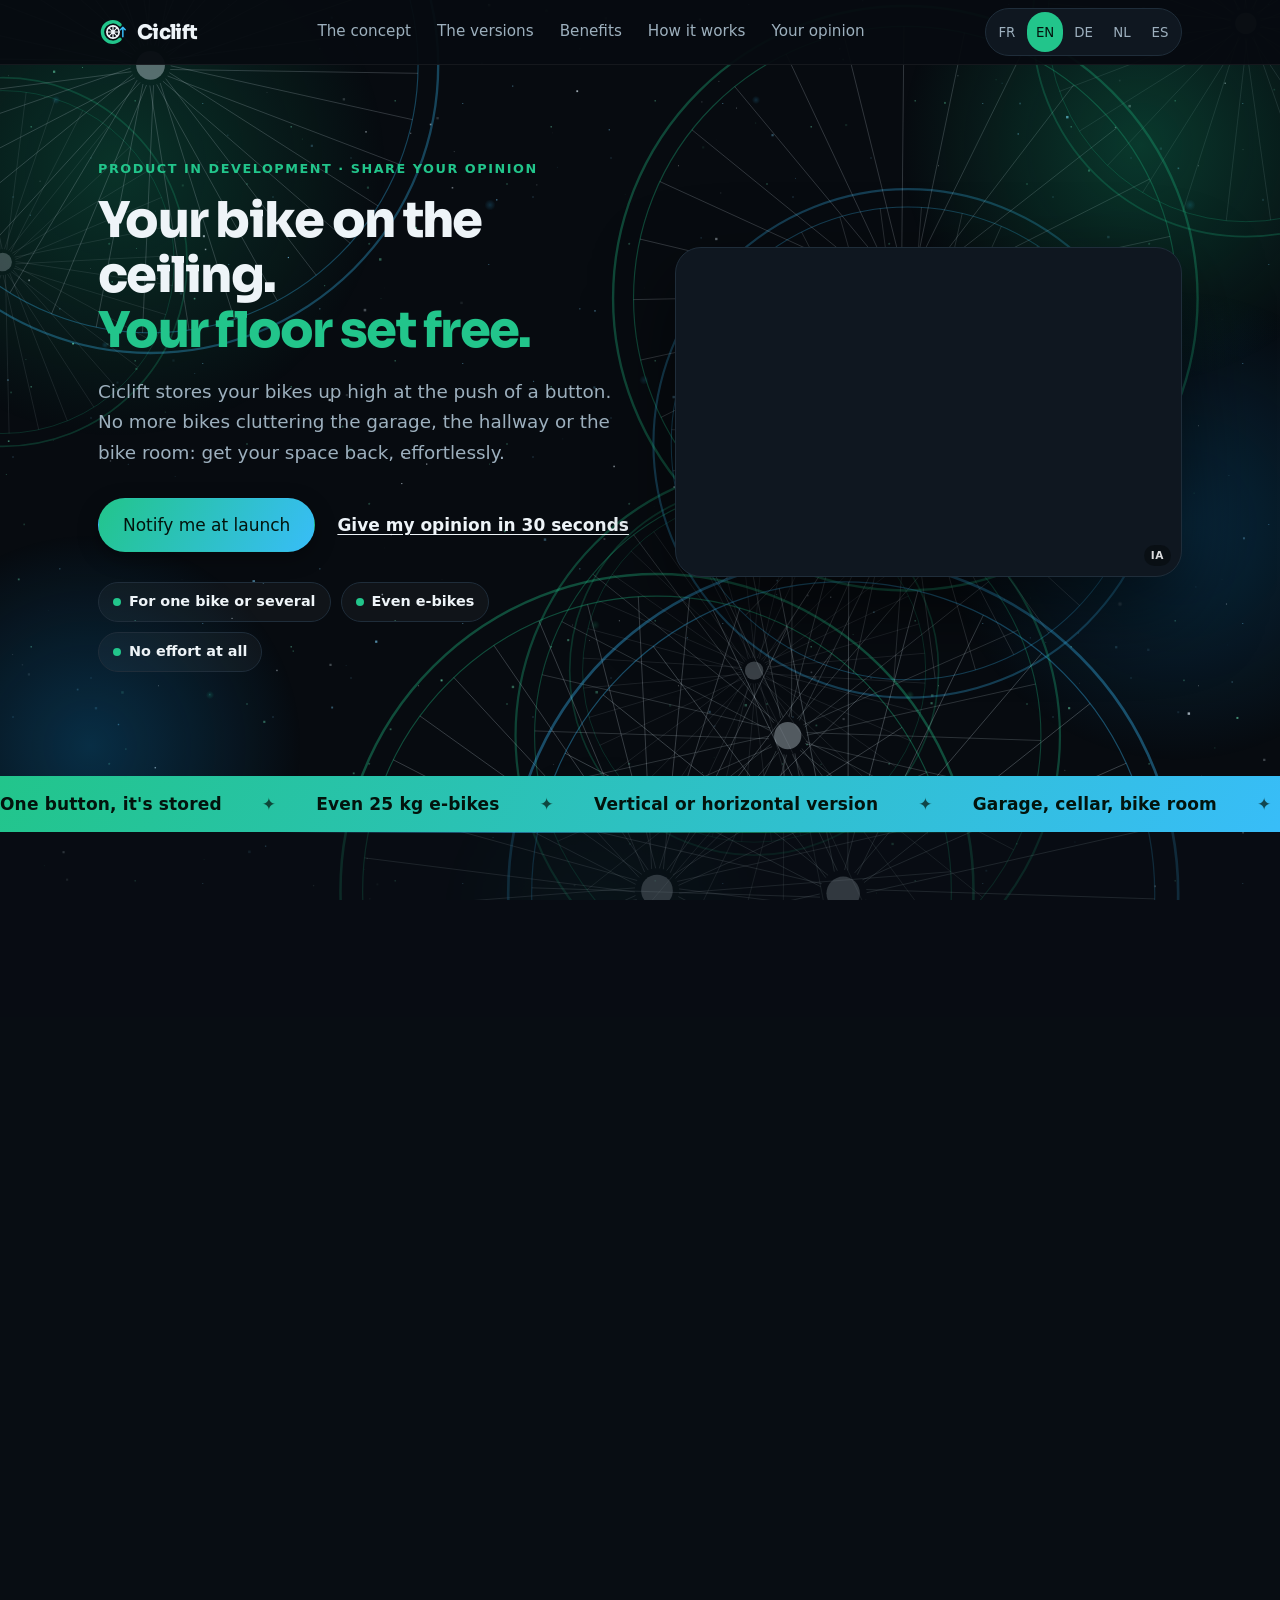
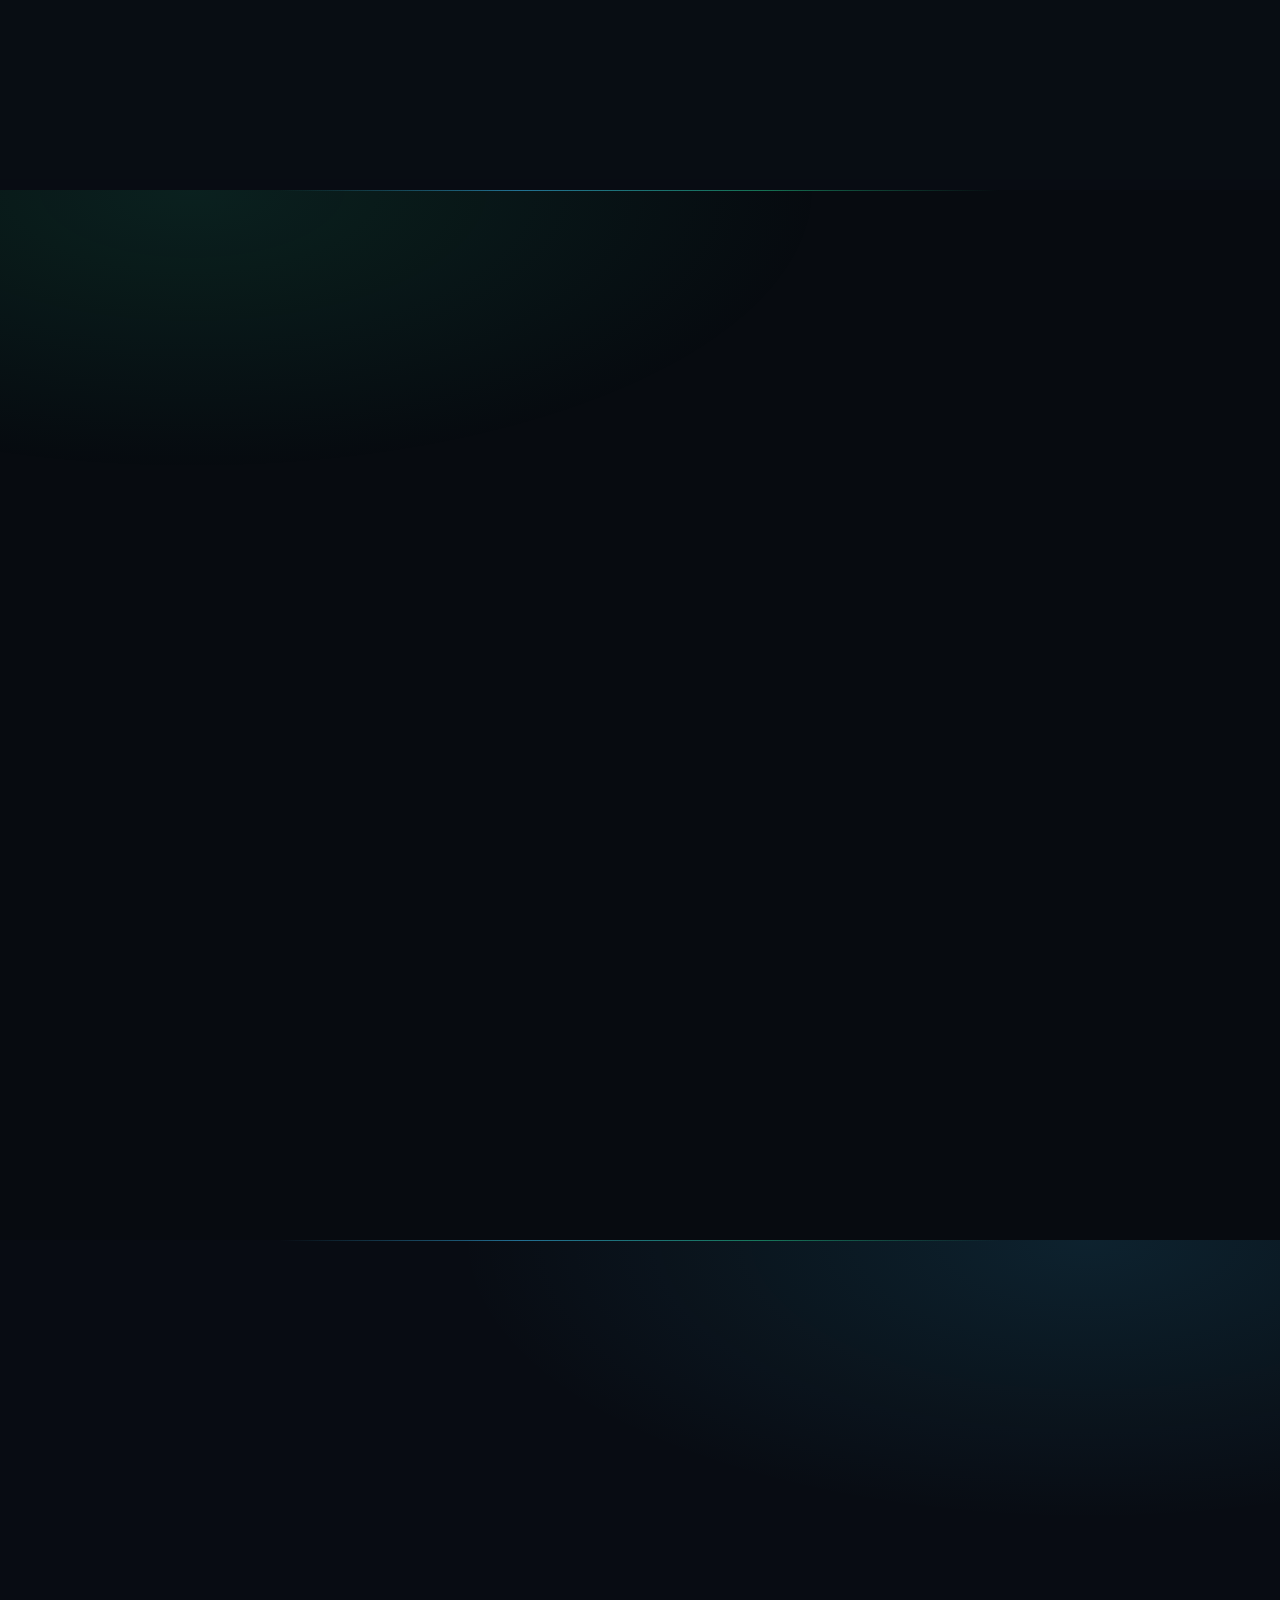
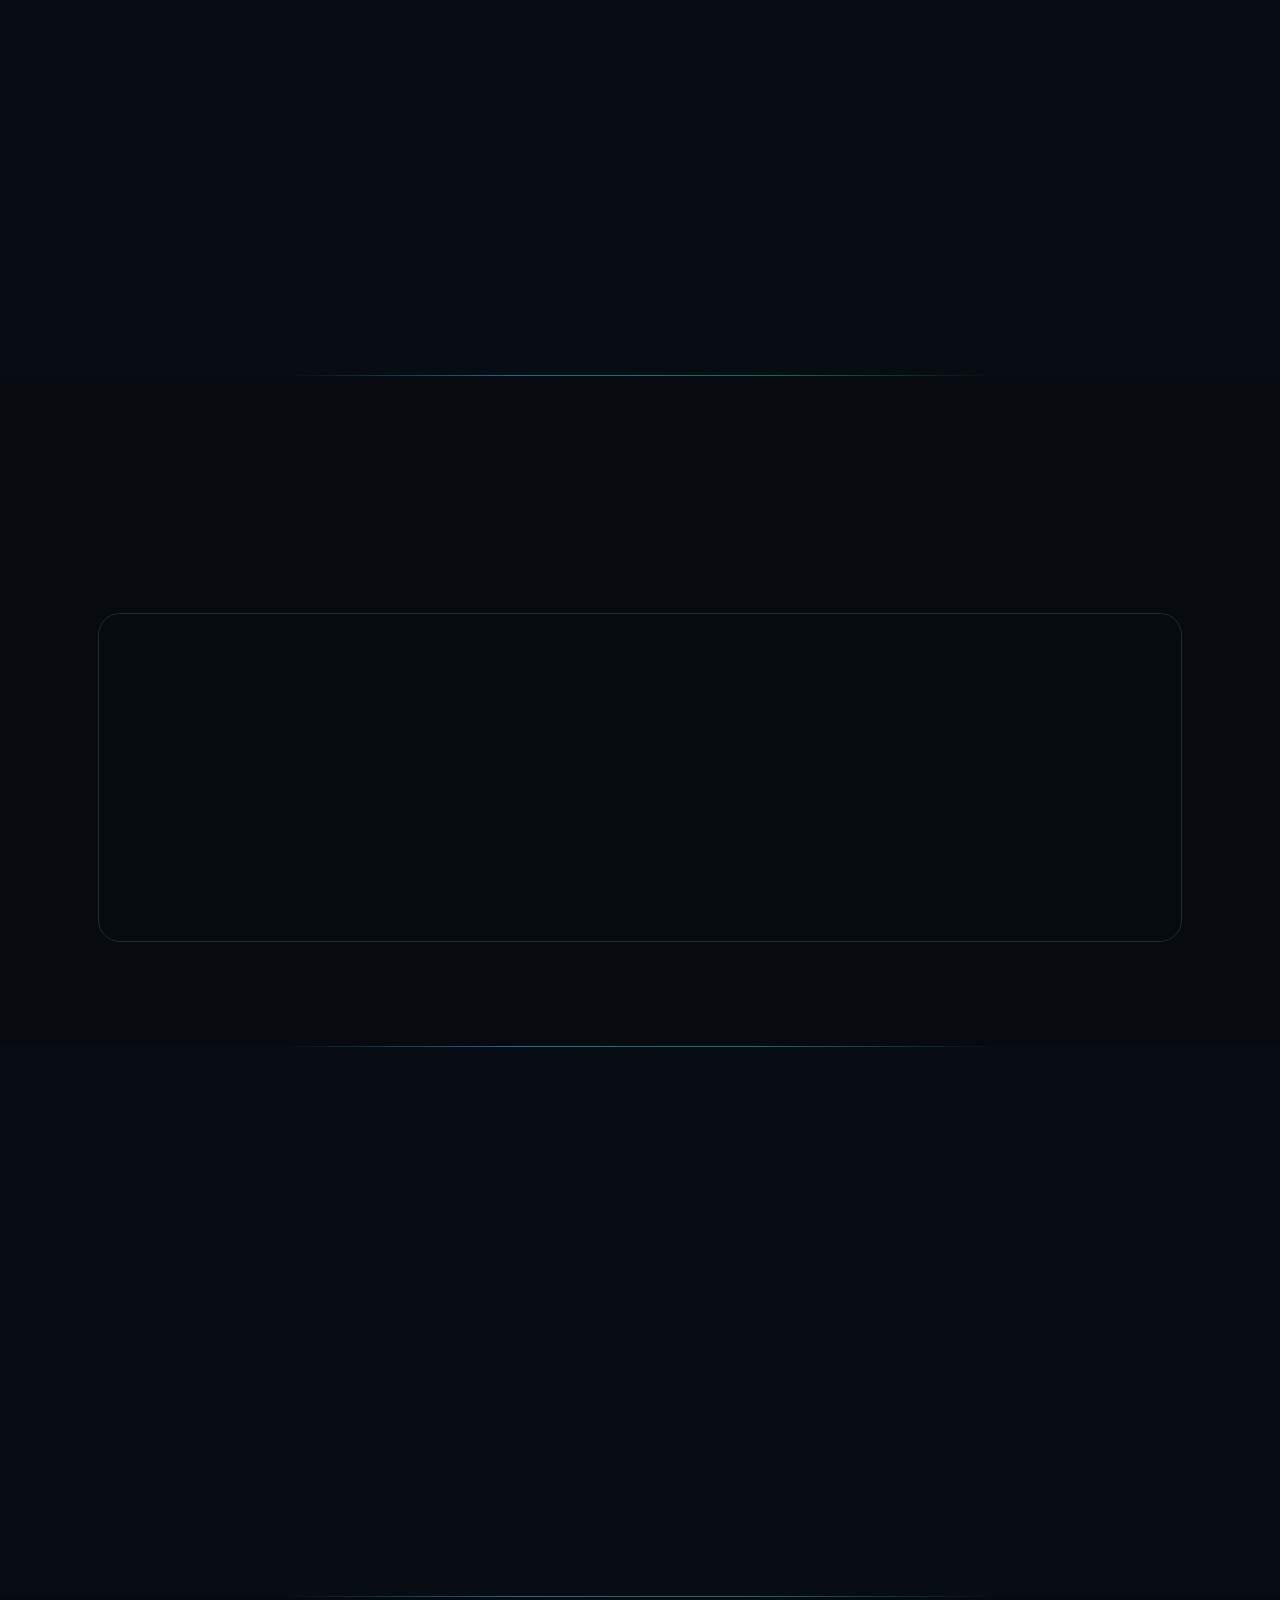
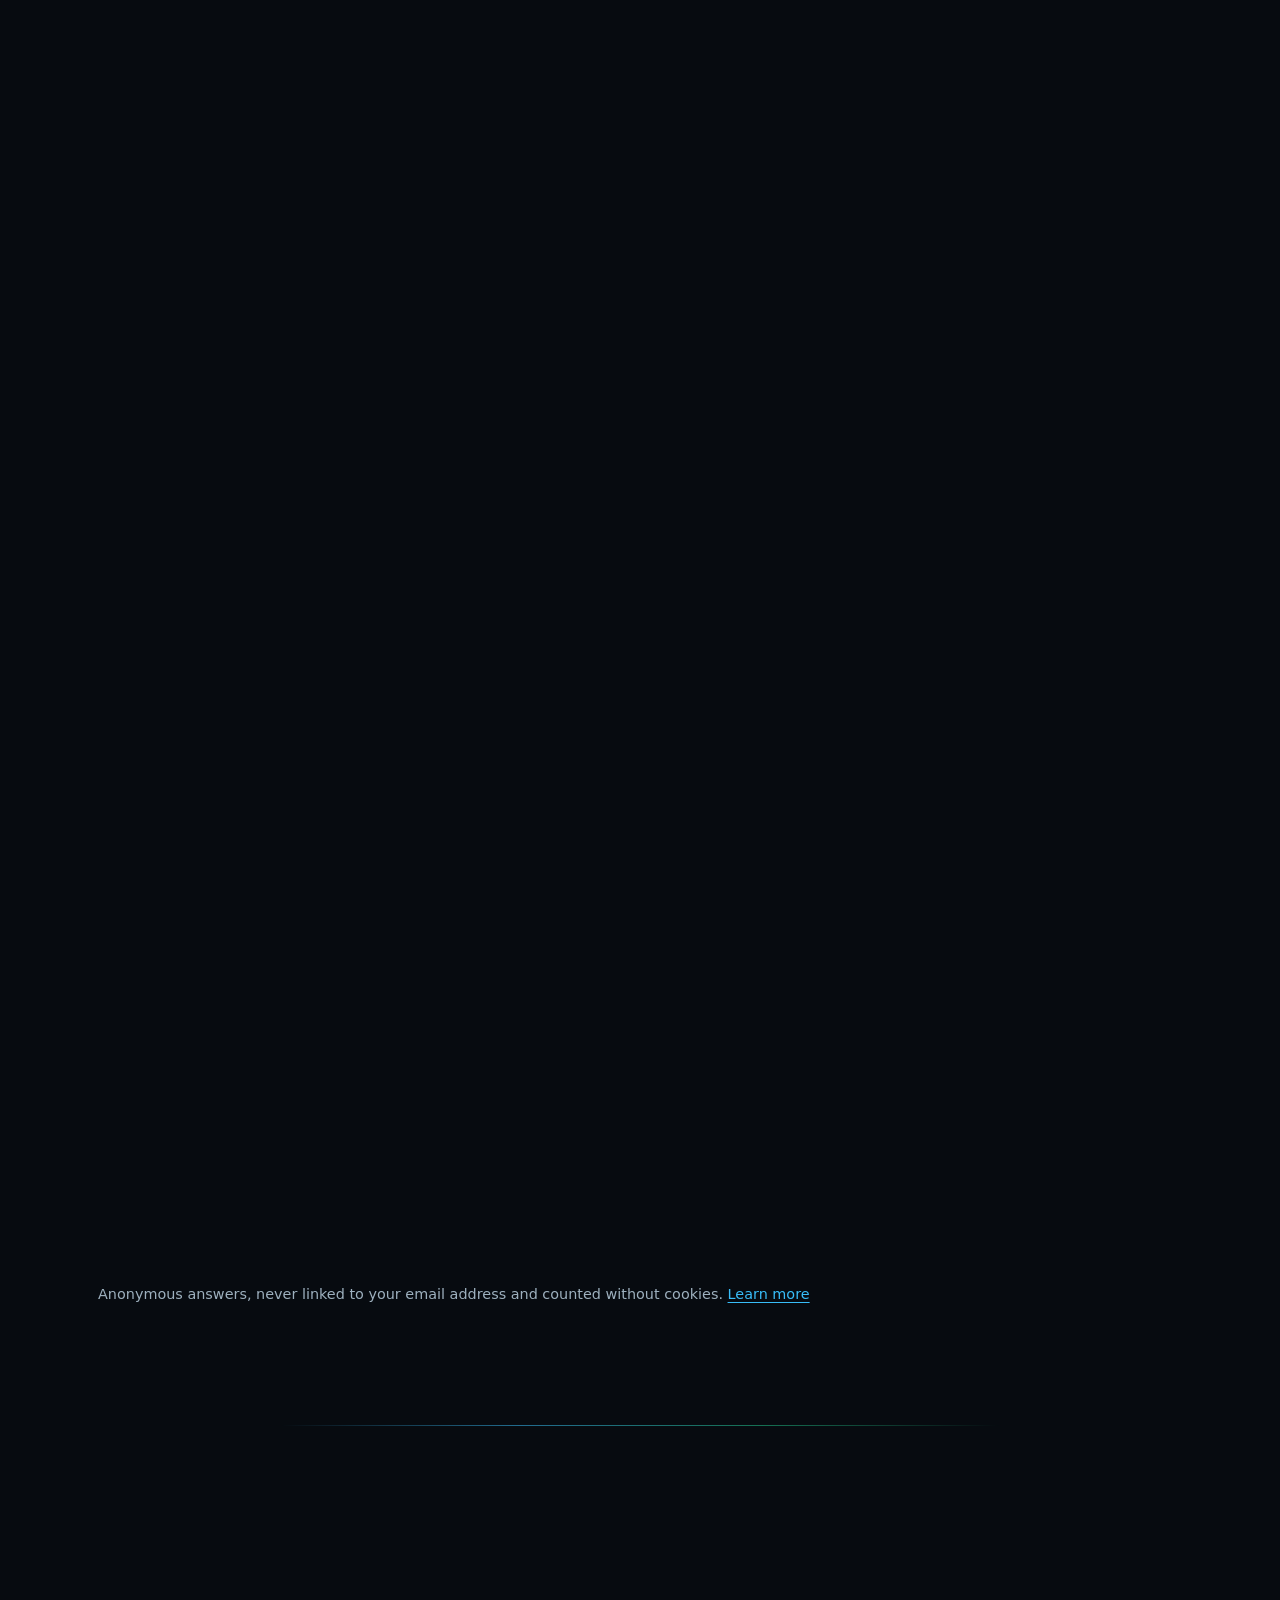
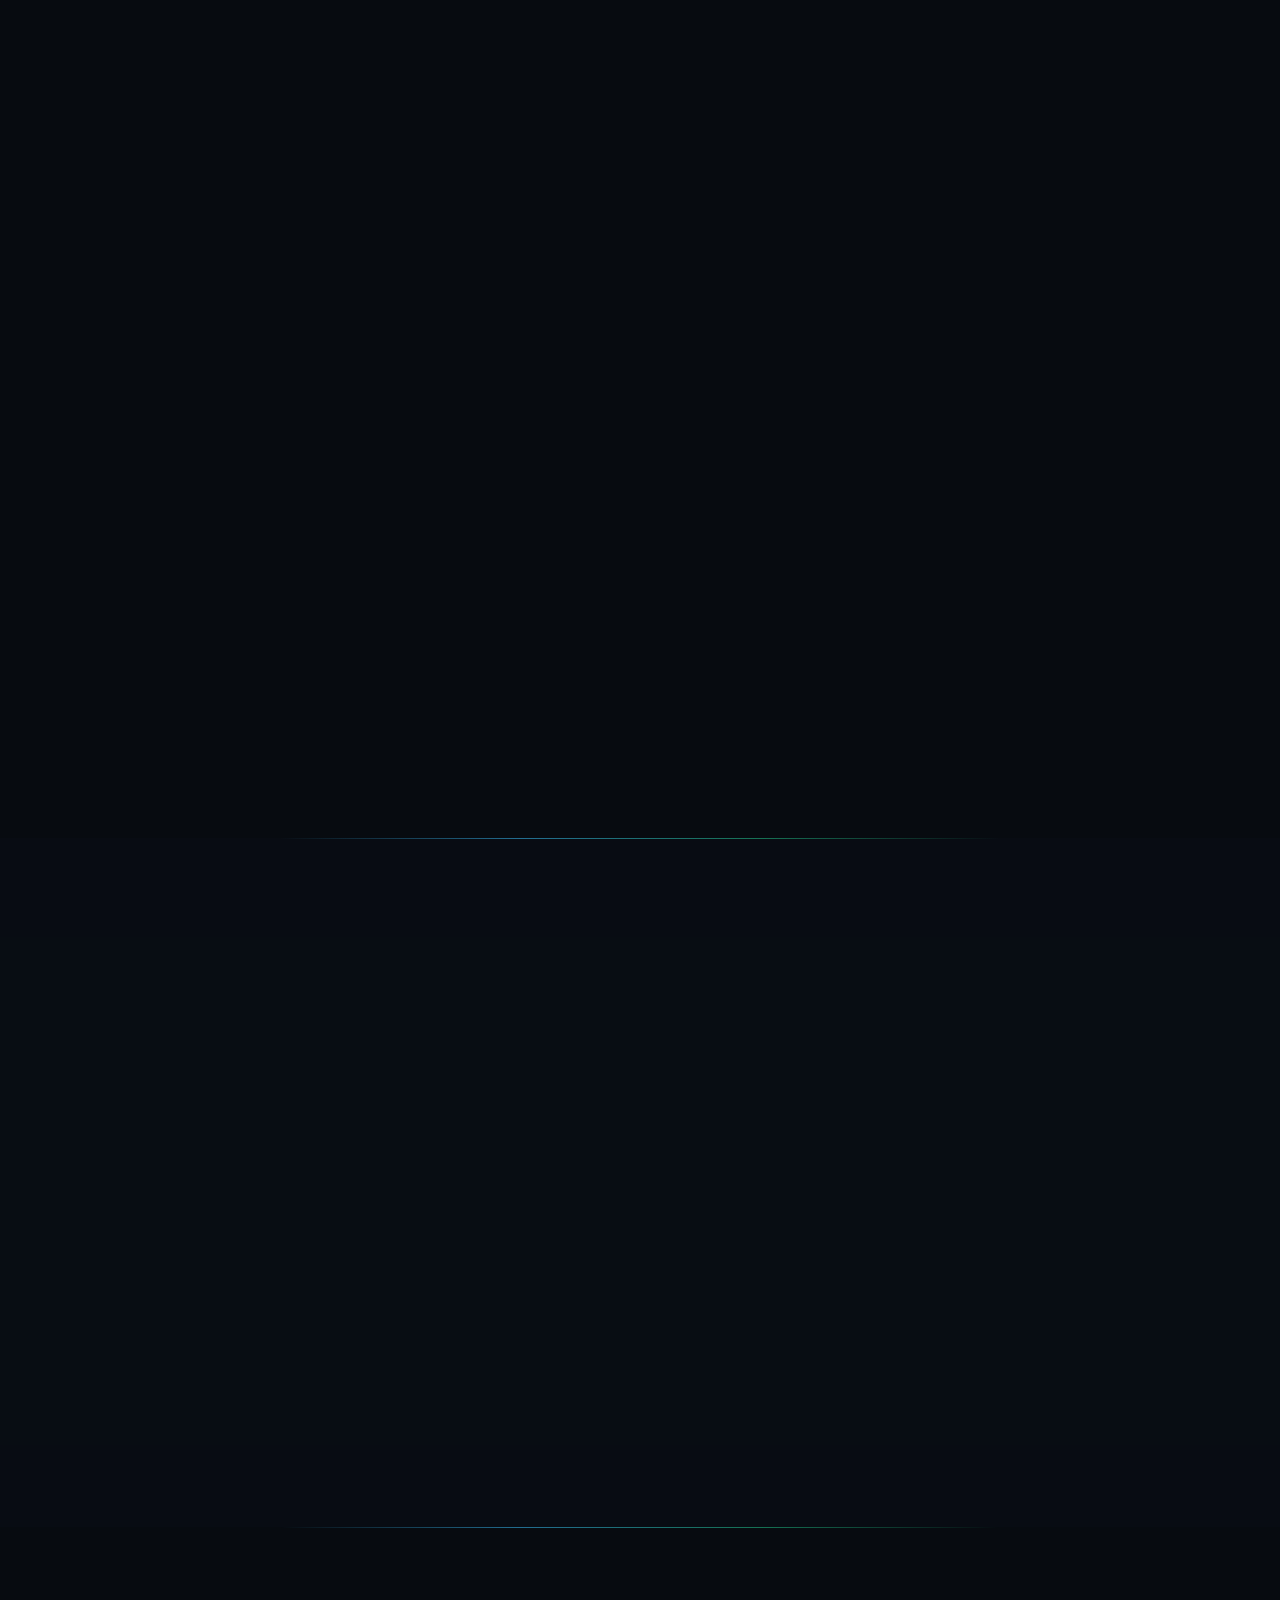
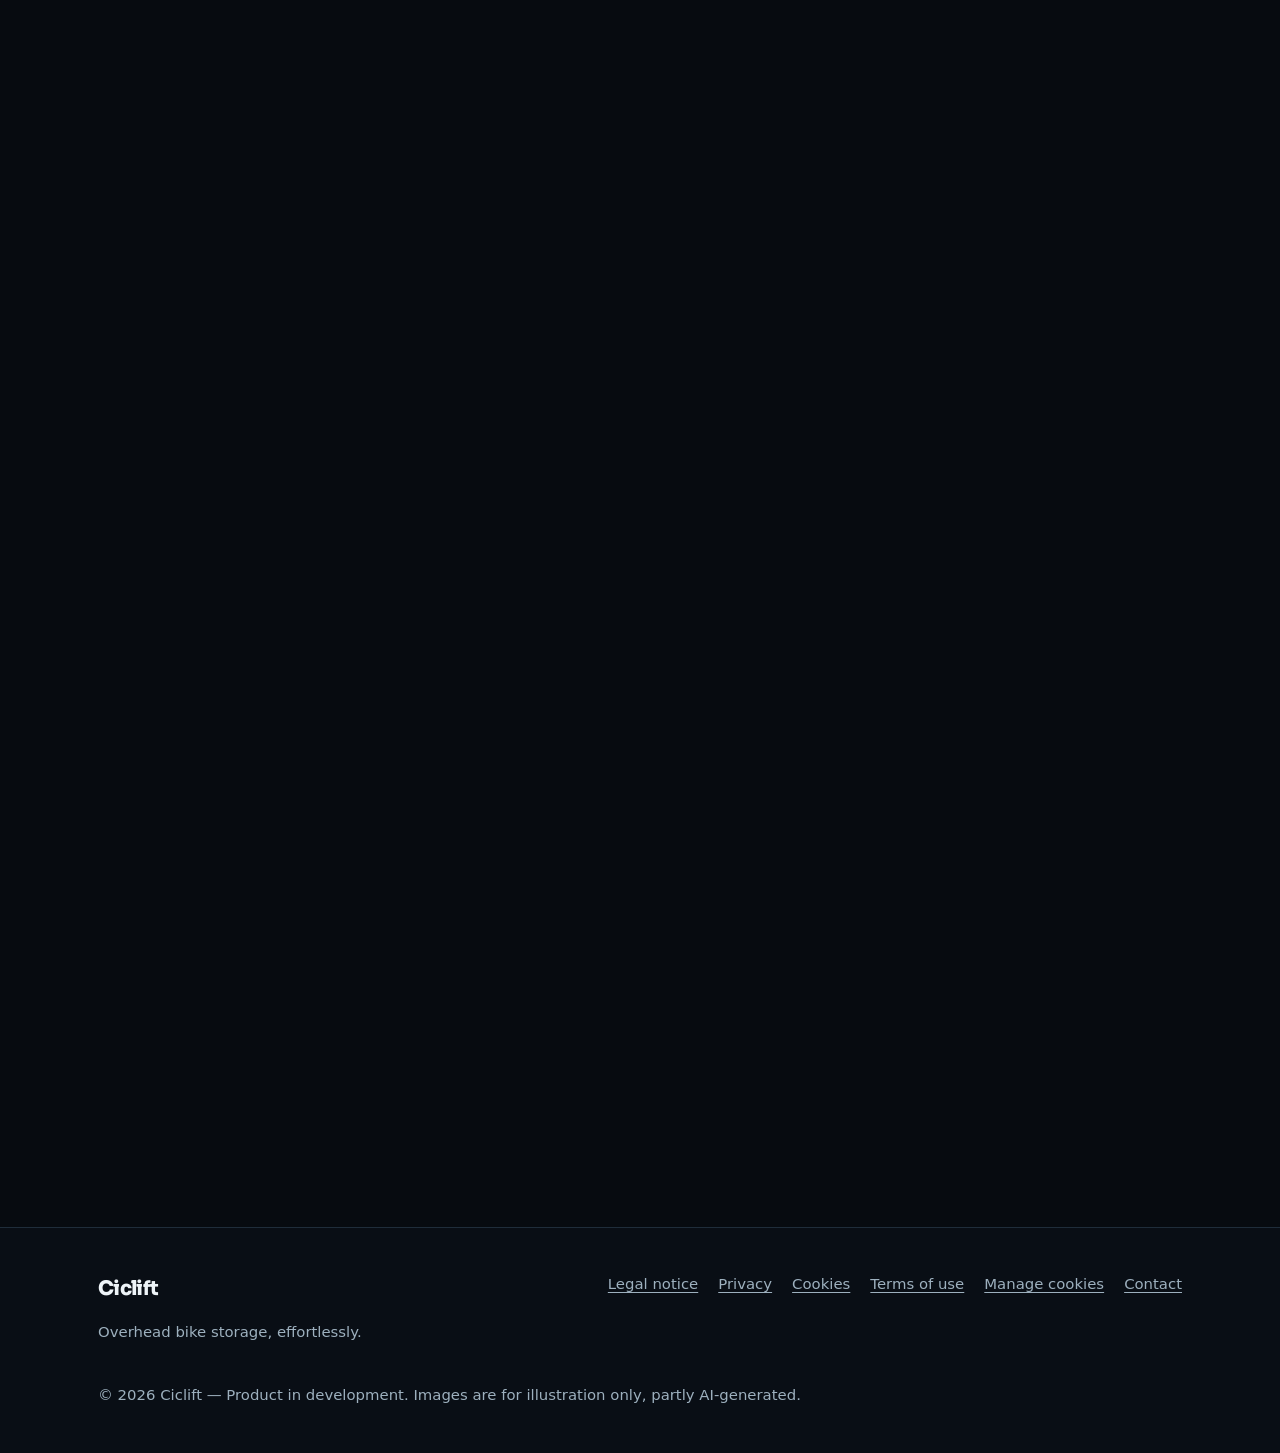
==== index.html @ 85c477ce "Version anti-cache après mesure d'audience exemptée" ====
<!doctype html>
<html lang="fr" data-root="./">
<head>
  <meta charset="utf-8">
  <meta name="viewport" content="width=device-width, initial-scale=1">
  <meta http-equiv="Content-Security-Policy" content="default-src 'self'; script-src 'self' https://gc.zgo.at; connect-src 'self' https://*.goatcounter.com https://*.sibforms.com https://api.web3forms.com; img-src 'self' data: https://*.goatcounter.com; style-src 'self'; font-src 'self'; form-action 'self' https://*.sibforms.com; base-uri 'self'; object-src 'none'">
  <meta name="referrer" content="strict-origin-when-cross-origin">
  <title>Ciclift – Votre vélo au plafond, d'un simple bouton</title>
  <meta name="description" content="Ciclift range vos vélos en hauteur d'une simple pression sur un bouton. Libérez votre garage, même avec un vélo électrique. Projet en développement : donnez votre avis.">
  <meta name="theme-color" content="#070b10">
  <link rel="canonical" href="https://ciclift.fr/">
  <link rel="alternate" hreflang="fr" href="https://ciclift.fr/">
  <link rel="alternate" hreflang="en" href="https://ciclift.fr/?lang=en">
  <link rel="alternate" hreflang="de" href="https://ciclift.fr/?lang=de">
  <link rel="alternate" hreflang="nl" href="https://ciclift.fr/?lang=nl">
  <link rel="alternate" hreflang="es" href="https://ciclift.fr/?lang=es">
  <link rel="alternate" hreflang="x-default" href="https://ciclift.fr/">
  <meta property="og:type" content="website">
  <meta property="og:site_name" content="Ciclift">
  <meta property="og:title" content="Ciclift – Votre vélo au plafond, d'un simple bouton">
  <meta property="og:description" content="Rangez vos vélos en hauteur sans effort et libérez votre sol. Donnez votre avis sur ce projet en développement.">
  <meta property="og:url" content="https://ciclift.fr/">
  <meta property="og:image" content="https://ciclift.fr/assets/img/og-image.png">
  <meta property="og:image:width" content="1200">
  <meta property="og:image:height" content="630">
  <meta property="og:image:alt" content="Ciclift – votre vélo au plafond, d'un simple bouton">
  <meta property="og:locale" content="fr_FR">
  <meta name="twitter:card" content="summary_large_image">
  <link rel="icon" href="assets/img/favicon.svg" type="image/svg+xml">
  <link rel="icon" href="assets/img/favicon-32.png" sizes="32x32" type="image/png">
  <link rel="apple-touch-icon" href="assets/img/apple-touch-icon.png">
  <link rel="preload" href="assets/fonts/sora-latin-wght-normal.woff2" as="font" type="font/woff2" crossorigin>
  <link rel="stylesheet" href="assets/css/style.css?v=202610181421">
  <script src="assets/js/config.js?v=202610181421" defer></script>
  <script src="assets/js/lang/fr.js?v=202610181421" defer></script>
  <script src="assets/js/i18n.js?v=202610181421" defer></script>
  <script src="assets/js/consent.js?v=202610181421" defer></script>
  <script src="assets/js/main.js?v=202610181421" defer></script>
</head>
<body data-page="index">
  <a class="skip-link" href="#contenu" data-i18n="skip">Aller au contenu</a>

  <header class="site-header">
    <div class="container">
      <a class="logo" href="./" data-keep-lang aria-label="Ciclift">
        <svg viewBox="0 0 32 32" aria-hidden="true"><path d="M23.5 8.2A11 11 0 1 0 23.5 23.8" fill="none" stroke="#22c58b" stroke-width="3.6" stroke-linecap="round"/><g stroke="#eef4f8" stroke-width="1.3" stroke-linecap="round"><path d="M16 9.5v13M9.5 16h13M11.4 11.4l9.2 9.2M20.6 11.4l-9.2 9.2"/></g><circle cx="16" cy="16" r="6.5" fill="none" stroke="#eef4f8" stroke-width="1.8"/><circle cx="16" cy="16" r="1.8" fill="#eef4f8"/><path d="M26.5 21V11M24 13.5l2.5-2.5 2.5 2.5" fill="none" stroke="#38bdf8" stroke-width="1.6" stroke-linecap="round" stroke-linejoin="round"/></svg>
        Ciclift
      </a>
      <nav class="nav" aria-label="Navigation principale" data-i18n-attr="aria-label:nav.label">
        <a href="#concept" data-i18n="nav.concept">Le concept</a>
        <a href="#versions" data-i18n="nav.versions">Les versions</a>
        <a href="#avantages" data-i18n="nav.benefits">Avantages</a>
        <a href="#fonctionnement" data-i18n="nav.how">Comment ça marche</a>
        <a href="#avis" data-i18n="nav.opinion">Votre avis</a>
      </nav>
      <div class="header-right">
        <div class="lang-switch" role="group" aria-label="Langue / Language"></div>
        <button type="button" class="menu-toggle" aria-expanded="false" aria-controls="mobile-menu" aria-label="Menu" data-i18n-attr="aria-label:nav.menu">
          <span></span><span></span><span></span>
        </button>
      </div>
    </div>
    <nav id="mobile-menu" class="mobile-menu" aria-label="Menu" data-i18n-attr="aria-label:nav.menu" hidden>
      <a href="#concept" data-i18n="nav.concept">Le concept</a>
      <a href="#versions" data-i18n="nav.versions">Les versions</a>
      <a href="#velos" data-i18n="nav.bikes">Pour tous les vélos</a>
      <a href="#avantages" data-i18n="nav.benefits">Avantages</a>
      <a href="#fonctionnement" data-i18n="nav.how">Comment ça marche</a>
      <a href="#avis" data-i18n="nav.opinion">Votre avis</a>
      <a href="#faq" data-i18n="nav.faq">Questions fréquentes</a>
      <a href="#inscription" class="btn btn-primary" data-i18n="hero.cta">Être prévenu du lancement</a>
    </nav>
  </header>

  <main id="contenu">
    <!-- ===== Accroche ===== -->
    <section class="hero">
      <div class="container">
        <div class="reveal from-left">
          <p class="eyebrow" data-i18n="hero.eyebrow">Projet en développement · Donnez votre avis</p>
          <h1 data-i18n="hero.title">Votre vélo au plafond. <span class="hl">Votre sol libéré.</span></h1>
          <p class="lead" data-i18n="hero.text">Ciclift range vos vélos en hauteur d'une simple pression sur un bouton. Fini les vélos qui encombrent le garage, l'entrée ou le local : récupérez votre espace, sans effort.</p>
          <div class="hero-actions">
            <a class="btn btn-primary" href="#inscription" data-i18n="hero.cta">Être prévenu du lancement</a>
            <a href="#avis" data-i18n="hero.secondary">Donner mon avis en 30 secondes</a>
          </div>
          <ul class="hero-points">
            <li data-i18n="hero.p1">Pour un ou plusieurs vélos</li>
            <li data-i18n="hero.p2">Même les vélos électriques</li>
            <li data-i18n="hero.p3">Sans aucun effort</li>
          </ul>
        </div>
        <div class="hero-visual reveal zoom d2" data-photo="hero">
          <svg viewBox="0 0 480 360" role="img" aria-label="Illustration : un vélo rangé près du plafond, le sol du garage est entièrement libre" data-i18n-attr="aria-label:hero.imgLabel">
            <defs>
              <symbol id="bike" viewBox="0 0 120 70">
                <circle cx="24" cy="48" r="19"/><circle cx="96" cy="48" r="19"/>
                <path d="M24 48 L52 48 L44 22 Z M52 48 L82 24 L44 22 M82 24 L96 48 M79 14 L82 24 M73 13 H85 M38 19 H51"/>
              </symbol>
            </defs>
            <rect class="ill-room" x="10" y="10" width="460" height="340" rx="18"/>
            <path class="ill-line" d="M30 40 H450"/>
            <path class="ill-line" d="M30 320 H450"/>
            <rect class="ill-floor" x="40" y="296" width="400" height="20" rx="6"/>
            <ellipse class="ill-glow" cx="240" cy="110" rx="160" ry="62"/>
            <use href="#bike" class="ill-bike-up float" x="150" y="58" width="180" height="105"/>
            <path class="ill-arrow" d="M240 286 V196"/>
            <polygon class="ill-arrow-head" points="240,180 230,198 250,198"/>
          </svg>
        </div>
      </div>
    </section>

    <!-- ===== Bandeau défilant ===== -->
    <div class="ribbon" aria-hidden="true">
      <div class="ribbon-track">
        <span data-i18n="ribbon.1">Un bouton, c'est rangé</span><span data-i18n="ribbon.2">Même les VAE de 25 kg</span><span data-i18n="ribbon.3">Version verticale ou horizontale</span><span data-i18n="ribbon.4">Garage, cave, local vélo</span><span data-i18n="ribbon.5">Plusieurs vélos, une télécommande</span>
        <span data-i18n="ribbon.1">Un bouton, c'est rangé</span><span data-i18n="ribbon.2">Même les VAE de 25 kg</span><span data-i18n="ribbon.3">Version verticale ou horizontale</span><span data-i18n="ribbon.4">Garage, cave, local vélo</span><span data-i18n="ribbon.5">Plusieurs vélos, une télécommande</span>
      </div>
    </div>

    <!-- ===== Avant / après ===== -->
    <section id="concept" class="section-alt">
      <div class="container">
        <div class="section-head reveal">
          <p class="eyebrow" data-i18n="problem.eyebrow">Le constat</p>
          <h2 data-i18n="problem.title">Les vélos prennent toute la place</h2>
          <p class="lead" data-i18n="problem.text">Garage, cave, entrée, local vélo : un vélo occupe plus d'un mètre carré au sol. Avec deux ou trois vélos, c'est vite l'encombrement. Ciclift utilise l'espace que personne n'utilise : le plafond.</p>
        </div>
        <div class="compare">
          <figure class="reveal from-left" data-photo="before">
            <span class="tag tag-before" data-i18n="before.tag">Avant</span>
            <svg viewBox="0 0 300 200" role="img" aria-label="Avant : trois vélos encombrent le sol du garage" data-i18n-attr="aria-label:before.imgLabel">
              <rect class="ill-room" x="0" y="0" width="300" height="200" rx="12"/>
              <path class="ill-line" d="M12 22 H288 M12 182 H288"/>
              <use href="#bike" class="ill-bike" x="8" y="115" width="110" height="64"/>
              <use href="#bike" class="ill-bike" x="78" y="112" width="110" height="64"/>
              <use href="#bike" class="ill-bike" x="150" y="116" width="110" height="64"/>
              <path class="ill-mess" d="M70 96 l10 -10 M84 96 l10 -10 M150 92 l10 -10 M164 92 l10 -10 M226 98 l10 -10"/>
            </svg>
            <figcaption><strong data-i18n="before.title">Le sol encombré</strong><span data-i18n="before.text">On se cogne dans les pédales, on manœuvre la voiture en évitant les guidons, on soulève 25 kg pour accrocher un vélo électrique.</span></figcaption>
          </figure>
          <figure class="reveal from-right d1" data-photo="after">
            <span class="tag tag-after" data-i18n="after.tag">Avec Ciclift</span>
            <svg viewBox="0 0 300 200" role="img" aria-label="Avec Ciclift : les vélos sont rangés en hauteur et la voiture a toute la place" data-i18n-attr="aria-label:after.imgLabel">
              <rect class="ill-room" x="0" y="0" width="300" height="200" rx="12"/>
              <path class="ill-line" d="M12 22 H288 M12 182 H288"/>
              <ellipse class="ill-glow" cx="150" cy="48" rx="140" ry="30"/>
              <use href="#bike" class="ill-bike-up" x="14" y="26" width="86" height="50"/>
              <use href="#bike" class="ill-bike-up" x="107" y="26" width="86" height="50"/>
              <use href="#bike" class="ill-bike-up" x="200" y="26" width="86" height="50"/>
              <rect class="ill-floor" x="20" y="168" width="260" height="12" rx="4"/>
              <path class="ill-car" d="M70 176 V150 Q76 124 110 121 H180 Q214 124 228 150 V176 Z"/>
              <circle class="ill-car" cx="100" cy="178" r="11"/><circle class="ill-car" cx="198" cy="178" r="11"/>
            </svg>
            <figcaption><strong data-i18n="after.title">Le sol libéré</strong><span data-i18n="after.text">Les vélos attendent en hauteur. Le sol est libre pour la voiture, les rangements… ou rien du tout.</span></figcaption>
          </figure>
        </div>
      </div>
    </section>

    <!-- ===== Deux versions ===== -->
    <section id="versions" class="section-sun">
      <div class="container">
        <div class="section-head reveal">
          <p class="eyebrow" data-i18n="versions.eyebrow">Deux versions</p>
          <h2 data-i18n="versions.title">Vertical ou horizontal : à vous de choisir</h2>
          <p class="lead" data-i18n="versions.text">Selon la hauteur sous plafond, Ciclift existera en deux versions.</p>
        </div>
        <div class="versions">
          <article class="version v-vertical reveal from-left">
            <span class="badge" data-i18n="vv.badge">Ultra compact</span>
            <div class="version-visual" data-photo="vertical">
              <svg viewBox="0 0 300 220" role="img" aria-label="Version verticale : le vélo est rangé debout, en hauteur, le long du mur" data-i18n-attr="aria-label:vv.imgLabel">
                <rect class="ill-room" x="0" y="0" width="300" height="220" rx="12"/>
                <path class="ill-line" d="M12 22 H288 M12 202 H262 M262 22 V202"/>
                <ellipse class="ill-glow" cx="214" cy="92" rx="58" ry="72"/>
                <g class="float"><use href="#bike" class="ill-bike-up" x="0" y="0" width="120" height="70" transform="translate(250 30) rotate(90)"/></g>
                <rect class="ill-floor" x="22" y="186" width="230" height="12" rx="4"/>
                <path class="ill-arrow" d="M110 176 V96"/>
                <polygon class="ill-arrow-head" points="110,82 101,98 119,98"/>
              </svg>
            </div>
            <h3 data-i18n="vv.title">Ciclift Vertical</h3>
            <p data-i18n="vv.text">Le vélo se range à la verticale, en hauteur, le long du mur. Une solution simple et compacte, idéale quand le plafond est haut.</p>
            <ul>
              <li data-i18n="vv.l1">Roue avant en haut ou en bas, au choix</li>
              <li data-i18n="vv.l2">Idéal avec une bonne hauteur sous plafond</li>
              <li data-i18n="vv.l3">Très peu de place prise, au sol comme en largeur</li>
            </ul>
          </article>
          <article class="version v-horizontal reveal from-right d1">
            <span class="badge" data-i18n="vh.badge">Spécial plafonds bas</span>
            <div class="version-visual" data-photo="horizontal">
              <svg viewBox="0 0 300 220" role="img" aria-label="Version horizontale : le vélo reste à plat, juste sous un plafond bas" data-i18n-attr="aria-label:vh.imgLabel">
                <rect class="ill-room" x="0" y="0" width="300" height="220" rx="12"/>
                <path class="ill-line" d="M12 62 H288 M12 202 H288"/>
                <path class="ill-wall" d="M12 40 H288"/>
                <ellipse class="ill-glow" cx="160" cy="98" rx="110" ry="36"/>
                <g class="float"><use href="#bike" class="ill-bike-up" x="100" y="66" width="120" height="70"/></g>
                <rect class="ill-floor" x="22" y="186" width="256" height="12" rx="4"/>
                <path class="ill-arrow" d="M48 192 V80"/>
                <polygon class="ill-arrow-head" points="48,66 40,80 56,80"/>
                <polygon class="ill-arrow-head" points="48,200 40,186 56,186"/>
              </svg>
            </div>
            <h3 data-i18n="vh.title">Ciclift Horizontal</h3>
            <p data-i18n="vh.text">Le vélo reste à plat et vient se ranger juste sous le plafond. La solution quand la hauteur est limitée.</p>
            <ul>
              <li data-i18n="vh.l1">Adapté aux plafonds bas</li>
              <li data-i18n="vh.l2">Le vélo reste à plat, comme au sol</li>
              <li data-i18n="vh.l3">Passage libre juste en dessous</li>
            </ul>
          </article>
        </div>
        <p class="swipe-hint" data-i18n="swipe">Faites glisser pour voir la suite</p>
      </div>
    </section>

    <!-- ===== Types de vélos ===== -->
    <section id="velos" class="section-sky">
      <div class="container">
        <div class="section-head reveal">
          <p class="eyebrow" data-i18n="types.eyebrow">Pour tous les vélos</p>
          <h2 data-i18n="types.title">VTT, vélo de ville ou électrique</h2>
          <p class="lead" data-i18n="types.text">Ciclift est pensé pour les vélos que vous utilisez vraiment, y compris les plus lourds.</p>
        </div>
        <div class="bike-types">
          <article class="bike-type reveal d1">
            <div class="bt-visual" data-photo="vtt">
              <svg class="bt-svg" viewBox="0 0 160 100" role="img" aria-label="Un VTT avec de gros pneus et une fourche suspendue" data-i18n-attr="aria-label:t1.imgLabel">
                <circle class="tyre-fat" cx="38" cy="68" r="25"/><circle class="tyre-fat" cx="122" cy="68" r="25"/>
                <path class="frame" d="M38 68 L72 70 L62 38 Z M72 70 L106 40 L62 38 M54 32 H70 M110 28 L106 40 M100 26 H120"/>
                <path class="accent-line" d="M106 40 L122 68"/>
              </svg>
            </div>
            <h3 data-i18n="t1.title">VTT</h3>
            <p data-i18n="t1.text">Pneus larges, suspensions, un peu de boue : Ciclift range aussi les vélos tout-terrain.</p>
          </article>
          <article class="bike-type reveal d2">
            <div class="bt-visual" data-photo="ville">
              <svg class="bt-svg" viewBox="0 0 160 100" role="img" aria-label="Un vélo de ville avec panier et garde-boue" data-i18n-attr="aria-label:t2.imgLabel">
                <circle class="tyre" cx="38" cy="68" r="25"/><circle class="tyre" cx="122" cy="68" r="25"/>
                <path class="frame" d="M38 68 L74 70 L64 36 M38 68 L64 36 M74 70 Q88 56 110 38 L122 68 M56 32 H72 M110 38 Q108 24 96 24"/>
                <path class="accent-line" d="M9.8 57.7 A30 30 0 0 1 53 42 M107 42 A30 30 0 0 1 150.2 57.7"/>
                <rect class="accent" x="112" y="20" width="30" height="16" rx="3"/>
              </svg>
            </div>
            <h3 data-i18n="t2.title">Vélo de ville</h3>
            <p data-i18n="t2.text">Panier, garde-boue, cadre bas : Ciclift range aussi le vélo du quotidien.</p>
          </article>
          <article class="bike-type reveal d3">
            <div class="bt-visual" data-photo="vae">
              <svg class="bt-svg" viewBox="0 0 160 100" role="img" aria-label="Un vélo électrique avec sa batterie" data-i18n-attr="aria-label:t3.imgLabel">
                <circle class="tyre" cx="38" cy="68" r="25"/><circle class="tyre" cx="122" cy="68" r="25"/>
                <circle class="accent" cx="38" cy="68" r="6"/>
                <path class="frame" d="M38 68 L74 70 L64 36 Z M74 70 L108 40 L64 36 M108 40 L122 68 M56 32 H72 M112 28 L108 40 M104 26 H120"/>
                <rect class="battery" x="79" y="50" width="24" height="10" rx="3" transform="rotate(-41.4 91 55)"/>
                <path class="bolt" d="M88 4 l-8 14 h7 l-3 12 l10 -16 h-7 l4 -10z"/>
              </svg>
            </div>
            <h3 data-i18n="t3.title">Vélo électrique</h3>
            <p data-i18n="t3.text">Plus besoin de soulever 25 kg au-dessus de votre tête : c'est Ciclift qui fait l'effort.</p>
          </article>
        </div>
        <p class="swipe-hint" data-i18n="swipe">Faites glisser pour voir la suite</p>
      </div>
    </section>

    <!-- ===== Avantages ===== -->
    <section id="avantages">
      <div class="container">
        <div class="section-head reveal">
          <p class="eyebrow" data-i18n="benefits.eyebrow">Les avantages</p>
          <h2 data-i18n="benefits.title">Pensé pour la vraie vie</h2>
        </div>
        <div class="cards cards-4">
          <article class="card reveal d1">
            <div class="card-icon"><svg viewBox="0 0 24 24" aria-hidden="true"><circle cx="12" cy="12" r="9"/><path d="M12 16V8M8.5 11.5 12 8l3.5 3.5"/></svg></div>
            <h3 data-i18n="b1.title">Un bouton, c'est rangé</h3>
            <p data-i18n="b1.text">Une pression sur la télécommande : le vélo monte tout seul. Une autre : il redescend à hauteur de main. Une application smartphone est aussi à l'étude.</p>
          </article>
          <article class="card reveal d2">
            <div class="card-icon"><svg viewBox="0 0 24 24" aria-hidden="true"><path d="M13 2 4 14h7l-1 8 9-12h-7z"/></svg></div>
            <h3 data-i18n="b2.title">Même les vélos lourds</h3>
            <p data-i18n="b2.text">Vélo électrique, VTT, vélo de ville : plus besoin de soulever 25 kg au-dessus de votre tête.</p>
          </article>
          <article class="card reveal d3">
            <div class="card-icon"><svg viewBox="0 0 24 24" aria-hidden="true"><rect x="3" y="4" width="18" height="4" rx="1"/><rect x="3" y="10" width="18" height="4" rx="1"/><rect x="3" y="16" width="18" height="4" rx="1"/></svg></div>
            <h3 data-i18n="b3.title">Plusieurs vélos, une télécommande</h3>
            <p data-i18n="b3.text">Chaque vélo se commande indépendamment, depuis la même télécommande.</p>
          </article>
          <article class="card reveal d4">
            <div class="card-icon"><svg viewBox="0 0 24 24" aria-hidden="true"><path d="M14.7 6.3a4 4 0 0 0-5.4 5.4L3 18l3 3 6.3-6.3a4 4 0 0 0 5.4-5.4l-2.5 2.5-2.4-.6-.6-2.4z"/></svg></div>
            <h3 data-i18n="b4.title">Installation simple</h3>
            <p data-i18n="b4.text">Se fixe au plafond et se règle tout seul à la première utilisation. Aucun réglage compliqué.</p>
          </article>
        </div>
        <p class="swipe-hint" data-i18n="swipe">Faites glisser pour voir la suite</p>
      </div>
    </section>

    <!-- ===== Fonctionnement ===== -->
    <section id="fonctionnement" class="section-alt">
      <div class="container">
        <div class="section-head reveal">
          <p class="eyebrow" data-i18n="how.eyebrow">Comment ça marche</p>
          <h2 data-i18n="how.title">Trois étapes, c'est tout</h2>
        </div>
        <div class="cards cards-3">
          <article class="card reveal d1"><span class="step-num">1</span><h3 data-i18n="s1.title">Installez</h3><p data-i18n="s1.text">Fixez Ciclift au plafond de votre garage, de votre cave ou de votre local vélo.</p></article>
          <article class="card reveal d2"><span class="step-num">2</span><h3 data-i18n="s2.title">Appuyez</h3><p data-i18n="s2.text">Accrochez votre vélo et appuyez sur le bouton de la télécommande.</p></article>
          <article class="card reveal d3"><span class="step-num">3</span><h3 data-i18n="s3.title">Profitez</h3><p data-i18n="s3.text">Votre vélo monte se ranger tout seul. Le sol est à vous.</p></article>
        </div>
        <p class="swipe-hint" data-i18n="swipe">Faites glisser pour voir la suite</p>
      </div>
    </section>

    <!-- ===== Avis / sondage ===== -->
    <section id="avis">
      <div class="container">
        <div class="section-head reveal">
          <p class="eyebrow" data-i18n="opinion.eyebrow">Votre avis</p>
          <h2 data-i18n="opinion.title">Aidez-nous à construire Ciclift</h2>
          <p class="lead" data-i18n="opinion.text">Ciclift est encore en développement. Répondez à quelques questions en 30 secondes : vos réponses, totalement anonymes, nous permettront de savoir si le projet répond à un vrai besoin.</p>
        </div>
        <div class="poll-grid">
          <div class="poll poll-interest reveal zoom" data-poll="interet">
            <p data-i18n="interest.q">Ce produit vous intéresse ?</p>
            <div class="poll-options">
              <button type="button" data-value="oui" data-i18n="interest.yes">👍 Oui, ça m'intéresse</button>
              <button type="button" data-value="non" data-i18n="interest.no">Pas pour moi</button>
            </div>
            <p class="poll-feedback" aria-live="polite"></p>
          </div>

          <div class="poll reveal" data-poll="prix">
            <fieldset>
              <legend data-i18n="price.q">Combien seriez-vous prêt à payer pour ranger un vélo avec Ciclift ?</legend>
              <div class="poll-options">
                <button type="button" data-value="moins-150" data-i18n="price.o1">Moins de 150 €</button>
                <button type="button" data-value="150-250" data-i18n="price.o2">150 à 250 €</button>
                <button type="button" data-value="250-400" data-i18n="price.o3">250 à 400 €</button>
                <button type="button" data-value="plus-400" data-i18n="price.o4">Plus de 400 €</button>
              </div>
            </fieldset>
            <p class="poll-feedback" aria-live="polite"></p>
          </div>

          <div class="poll reveal" data-poll="version">
            <fieldset>
              <legend data-i18n="version.q">Quelle version vous intéresse le plus ?</legend>
              <div class="poll-options">
                <button type="button" data-value="verticale" data-i18n="version.o1">Verticale</button>
                <button type="button" data-value="horizontale" data-i18n="version.o2">Horizontale (plafond bas)</button>
                <button type="button" data-value="les-deux" data-i18n="version.o3">Les deux me vont</button>
                <button type="button" data-value="ne-sait-pas" data-i18n="version.o4">Je ne sais pas</button>
              </div>
            </fieldset>
            <p class="poll-feedback" aria-live="polite"></p>
          </div>

          <div class="poll reveal" data-poll="hauteur">
            <fieldset>
              <legend data-i18n="height.q">De quelle hauteur sous plafond disposez-vous ?</legend>
              <div class="measure">
                <label class="measure-field" for="ceiling-height">
                  <span class="visually-hidden" data-i18n="height.label">Hauteur en mètres</span>
                  <input id="ceiling-height" type="text" inputmode="decimal" autocomplete="off" maxlength="5" placeholder="2,50" data-poll-input aria-describedby="ceiling-hint">
                  <span class="unit" aria-hidden="true">m</span>
                </label>
                <button type="button" class="btn btn-primary" data-poll-send data-i18n="height.send">Envoyer</button>
              </div>
              <p id="ceiling-hint" class="measure-hint" data-i18n="height.hint">Mesurez du sol au plafond, à l'endroit où vous rangez vos vélos (ex. 2,50).</p>
              <div class="poll-options">
                <button type="button" data-value="ne-sait-pas" data-i18n="height.o4">Je ne sais pas</button>
              </div>
            </fieldset>
            <p class="poll-feedback" aria-live="polite"></p>
          </div>

          <div class="poll reveal" data-poll="nombre">
            <fieldset>
              <legend data-i18n="bikes.q">Combien de vélos avez-vous à ranger ?</legend>
              <div class="poll-options">
                <button type="button" data-value="1">1</button>
                <button type="button" data-value="2">2</button>
                <button type="button" data-value="3">3</button>
                <button type="button" data-value="4-plus" data-i18n="bikes.o4">4 ou plus</button>
              </div>
            </fieldset>
            <p class="poll-feedback" aria-live="polite"></p>
          </div>

          <div class="poll reveal" data-poll="lieu">
            <fieldset>
              <legend data-i18n="place.q">Où rangez-vous vos vélos ?</legend>
              <div class="poll-options">
                <button type="button" data-value="garage" data-i18n="place.o1">Garage</button>
                <button type="button" data-value="cave" data-i18n="place.o2">Cave ou cellier</button>
                <button type="button" data-value="local" data-i18n="place.o3">Local vélo / parking</button>
                <button type="button" data-value="appartement" data-i18n="place.o4">Appartement</button>
                <button type="button" data-value="abri" data-i18n="place.o5">Abri de jardin</button>
              </div>
            </fieldset>
            <p class="poll-feedback" aria-live="polite"></p>
          </div>

          <div class="poll reveal" data-poll="type">
            <fieldset>
              <legend data-i18n="type.q">Quel est votre vélo principal ?</legend>
              <div class="poll-options">
                <button type="button" data-value="vae" data-i18n="type.o1">Électrique (VAE)</button>
                <button type="button" data-value="vtt" data-i18n="type.o2">VTT</button>
                <button type="button" data-value="route" data-i18n="type.o3">Route</button>
                <button type="button" data-value="ville" data-i18n="type.o4">Ville / loisir</button>
              </div>
            </fieldset>
            <p class="poll-feedback" aria-live="polite"></p>
          </div>
        </div>
        <p class="poll-note" data-i18n="poll.note">Réponses anonymes, jamais reliées à votre adresse email, et comptées sans cookie. <a href="confidentialite.html" data-keep-lang>En savoir plus</a></p>
      </div>
    </section>

    <!-- ===== Qui porte le projet ? (vraies photos : pas de pastille IA) ===== -->
    <section id="porteur">
      <div class="container founder">
        <figure class="founder-photo reveal from-left">
          <img src="assets/img/photos/louis-vtt.jpg" width="1400" height="933" loading="lazy" decoding="async" alt="Louis en VTT au bord d'un lac de montagne, pendant la Mégavalanche à l'Alpe d'Huez" data-i18n-attr="alt:founder.photoAlt">
        </figure>
        <div class="founder-text reveal from-right">
          <p class="eyebrow" data-i18n="founder.eyebrow">Le porteur du projet</p>
          <h2 data-i18n="founder.title">Qui porte le projet ?</h2>
          <div class="founder-id">
            <img class="founder-avatar" src="assets/img/photos/louis.jpg" width="400" height="400" loading="lazy" decoding="async" alt="">
            <p><strong data-cfg="ownerName">Louis Desarmenien</strong><span data-i18n="founder.role">Créateur de Ciclift · Lyon</span></p>
          </div>
          <p data-i18n="founder.p1">Je m'appelle Louis, j'habite à Lyon, et Ciclift est né dans mon propre garage. Passionné de VTT, j'ai couru plusieurs fois la Mégavalanche à l'Alpe d'Huez.</p>
          <p data-i18n="founder.p2">Les vélos dont on ne se sert presque jamais, je les ai montés au grenier. C'est contraignant, mais on y va rarement. Pour ceux qu'on prend tous les week-ends, il me fallait autre chose : un rangement qui ne gêne pas au quotidien, mais qui rend le vélo sans effort, dès qu'on veut rouler.</p>
          <p data-i18n="founder.p3">Une partie de mon garage avait près de 4 mètres de hauteur libre. Je me suis dit : et si le vélo montait tout seul là-haut, et redescendait d'une simple pression ?</p>
          <p data-i18n="founder.p4">Avant d'aller plus loin, je veux savoir si cette idée peut aussi vous rendre service. <strong>Je lis toutes vos réponses et toutes vos questions.</strong></p>
        </div>
      </div>
    </section>

    <!-- ===== Inscription ===== -->
    <section id="inscription" class="section-alt">
      <div class="container">
        <div class="signup reveal zoom">
          <div>
            <p class="eyebrow" data-i18n="signup.eyebrow">Lancement</p>
            <h2 data-i18n="signup.title">Soyez parmi les premiers informés</h2>
            <p class="lead" data-i18n="signup.text">Laissez votre adresse email : nous vous préviendrons dès que Ciclift sera disponible. Pas de spam, désinscription en un clic.</p>
          </div>
          <form id="signup-form" class="form" novalidate>
            <div class="field">
              <label for="email" data-i18n="form.label">Votre adresse email</label>
              <input id="email" name="EMAIL" type="email" autocomplete="email" inputmode="email" maxlength="254" required placeholder="vous@exemple.fr" data-i18n-attr="placeholder:form.placeholder">
            </div>
            <div class="hp" aria-hidden="true">
              <label for="hp-field">Ne pas remplir</label>
              <input id="hp-field" type="text" name="email_address_check" tabindex="-1" autocomplete="off">
            </div>
            <div class="field">
              <label class="check">
                <input id="signup-consent" type="checkbox" required>
                <span data-i18n="form.consent">J'accepte que Ciclift utilise mon adresse email uniquement pour m'informer du lancement du produit. Je peux me désinscrire à tout moment. Voir la <a href="confidentialite.html" data-keep-lang>politique de confidentialité</a>.</span>
              </label>
            </div>
            <button class="btn btn-primary" type="submit" data-i18n="form.submit">Me prévenir du lancement</button>
            <p class="form-msg" role="status" aria-live="polite"></p>
            <p class="form-small" data-i18n="form.small">Vos données ne sont jamais vendues ni partagées à des fins commerciales.</p>
          </form>
        </div>
      </div>
    </section>

    <!-- ===== FAQ ===== -->
    <section id="faq">
      <div class="container">
        <div class="section-head reveal">
          <p class="eyebrow" data-i18n="faq.eyebrow">Questions fréquentes</p>
          <h2 data-i18n="faq.title">Vous vous demandez peut-être…</h2>
        </div>
        <div class="faq reveal">
          <details><summary data-i18n="faq.q1">Ciclift est-il déjà en vente ?</summary><p data-i18n="faq.a1">Pas encore. Le produit est en cours de développement. Inscrivez-vous pour être prévenu de son lancement.</p></details>
          <details><summary data-i18n="faq.q2">Combien coûtera Ciclift ?</summary><p data-i18n="faq.a2">Le prix n'est pas encore fixé. Vos réponses au sondage nous aident justement à le définir au plus juste.</p></details>
          <details><summary data-i18n="faq.q3">Quels vélos seront compatibles ?</summary><p data-i18n="faq.a3">L'objectif : vélos de ville, VTT, vélos de route et vélos à assistance électrique.</p></details>
          <details><summary data-i18n="faq.q4">Où sera-t-il disponible ?</summary><p data-i18n="faq.a4">D'abord en France, puis dans d'autres pays d'Europe selon l'intérêt suscité.</p></details>
          <details><summary data-i18n="faq.q5">Que faites-vous de mes données ?</summary><p data-i18n="faq.a5">Votre email sert uniquement à vous prévenir du lancement. Les réponses au sondage sont anonymes. Tout est expliqué dans notre <a href="confidentialite.html" data-keep-lang>politique de confidentialité</a>.</p></details>
        </div>

        <form id="ask-form" class="ask reveal" novalidate>
          <h3 data-i18n="ask.title">Vous avez une question ?</h3>
          <p class="ask-text" data-i18n="ask.text">Écrivez-la ici : nous vous répondrons personnellement par email.</p>
          <label for="ask-message" class="visually-hidden" data-i18n="ask.label">Votre question</label>
          <textarea id="ask-message" rows="4" maxlength="1500" placeholder="Par exemple : est-ce compatible avec un vélo cargo ?" data-i18n-attr="placeholder:ask.placeholder"></textarea>
          <div class="field">
            <label for="ask-email" data-i18n="ask.emailLabel">Votre email, pour que l'on vous réponde</label>
            <input id="ask-email" type="email" autocomplete="email" inputmode="email" maxlength="254" placeholder="vous@exemple.fr" data-i18n-attr="placeholder:form.placeholder">
          </div>
          <input type="checkbox" name="botcheck" class="hp" tabindex="-1" aria-hidden="true">
          <div class="field">
            <label class="check">
              <input id="ask-consent" type="checkbox">
              <span data-i18n="ask.consent">J'accepte que mon email et ma question soient utilisés uniquement pour me répondre. <a href="confidentialite.html" data-keep-lang>En savoir plus</a></span>
            </label>
          </div>
          <button type="submit" class="btn btn-primary" data-i18n="ask.send">Envoyer ma question</button>          <p class="form-msg" role="status" aria-live="polite"></p>
          <p class="form-small" data-i18n="ask.note">Votre question nous arrive directement. Nous vous répondons personnellement, en général sous quelques jours.</p>
        </form>
      </div>
    </section>
  </main>

  <footer class="site-footer">
    <div class="container">
      <div class="footer-top">
        <div>
          <a class="logo" href="./" data-keep-lang>Ciclift</a>
          <p data-i18n="footer.tagline">Le rangement vélo en hauteur, sans effort.</p>
        </div>
        <ul class="footer-links">
          <li><a href="mentions-legales.html" data-keep-lang data-i18n="footer.legal">Mentions légales</a></li>
          <li><a href="confidentialite.html" data-keep-lang data-i18n="footer.privacy">Confidentialité</a></li>
          <li><a href="cookies.html" data-keep-lang data-i18n="footer.cookies">Cookies</a></li>
          <li><a href="cgu.html" data-keep-lang data-i18n="footer.terms">Conditions d'utilisation</a></li>
          <li><button type="button" class="link-btn" data-consent-open data-i18n="footer.manage">Gérer mes cookies</button></li>
          <li><a data-cfg-mailto data-i18n="footer.contact">Contact</a></li>
        </ul>
      </div>
      <p>© <span data-year>2026</span> Ciclift — <span data-i18n="footer.copy">Projet en développement. Visuels non contractuels, en partie générés par IA.</span></p>
    </div>
  </footer>
  <noscript><p class="container">Certaines fonctions (langues, sondage, inscription) nécessitent JavaScript.</p></noscript>
</body>
</html>
---- assets/css/style.css ----
/* Ciclift — feuille de style unique.
   Thème sombre, accents vert et bleu. Police Sora hébergée sur le site : aucun appel à Google Fonts (pas de transfert de données). */

:root {
  --bg: #070b10;
  --bg-2: #0a1017;
  --surface: #0f1720;
  --surface-2: #15202b;
  --ink: #eef4f8;
  --muted: #9db0be;
  --line: #1f2d3a;
  --green: #22c58b;
  --blue: #38bdf8;
  --brand: var(--green);
  --brand-ink: #03140d;
  --brand-dark: #5fe3b2;
  --grad: linear-gradient(120deg, #22c58b 0%, #38bdf8 100%);
  --grad-soft: linear-gradient(120deg, rgba(34, 197, 139, .16), rgba(56, 189, 248, .16));
  --green-tint: #0d2a20;
  --blue-tint: #0b2233;
  --warn: #fbbf24;
  --radius: 16px;
  --shadow: 0 10px 40px rgba(0, 0, 0, .45);
  --max: 1140px;
  color-scheme: dark;
}

*, *::before, *::after { box-sizing: border-box; }
html { scroll-behavior: smooth; -webkit-text-size-adjust: 100%; background: var(--bg); }


body {
  margin: 0;
  background: transparent;
  color: var(--ink);
  font: 17px/1.65 system-ui, -apple-system, "Segoe UI", Roboto, "Helvetica Neue", Arial, sans-serif;
  -webkit-font-smoothing: antialiased;
}

img, svg { max-width: 100%; height: auto; display: block; }
a { color: var(--blue); text-underline-offset: 3px; }
a:hover { color: var(--green); }
:focus-visible { outline: 3px solid var(--blue); outline-offset: 3px; border-radius: 6px; }
[hidden] { display: none !important; }
::selection { background: rgba(56, 189, 248, .35); }
.visually-hidden { position: absolute !important; width: 1px; height: 1px; overflow: hidden; clip: rect(0 0 0 0); white-space: nowrap; }

.skip-link { position: absolute; left: -999px; top: 8px; background: var(--green); color: var(--brand-ink); padding: 8px 14px; border-radius: 8px; z-index: 100; }
.skip-link:focus { left: 8px; }

.container { width: 100%; max-width: var(--max); margin: 0 auto; padding: 0 16px; }
@media (min-width: 720px) { .container { padding: 0 28px; } }

/* Barre de progression de lecture */
.progress { position: fixed; top: 0; left: 0; right: 0; height: 3px; z-index: 60; background: var(--grad); transform-origin: 0 50%; transform: scaleX(0); box-shadow: 0 0 12px rgba(56, 189, 248, .6); }

/* ---------- En-tête ---------- */
.site-header { position: sticky; top: 0; z-index: 50; background: rgba(7, 11, 16, .72); backdrop-filter: blur(14px) saturate(140%); border-bottom: 1px solid rgba(255, 255, 255, .06); }
.site-header .container { display: flex; align-items: center; justify-content: space-between; gap: 12px; min-height: 64px; }
.logo { display: inline-flex; align-items: center; gap: 9px; font-weight: 800; font-size: 1.25rem; letter-spacing: -.02em; color: var(--ink); text-decoration: none; }
.logo:hover { color: var(--ink); }
.logo svg { width: 30px; height: 30px; }
.nav { display: none; gap: 26px; }
.nav a { color: var(--muted); text-decoration: none; font-weight: 500; font-size: .95rem; position: relative; }
.nav a::after { content: ""; position: absolute; left: 0; right: 0; bottom: -6px; height: 2px; background: var(--grad); transform: scaleX(0); transform-origin: left; transition: transform .3s ease; }
.nav a:hover { color: var(--ink); }
.nav a:hover::after { transform: scaleX(1); }
@media (min-width: 980px) { .nav { display: flex; } }

.lang-switch { display: flex; gap: 2px; padding: 3px; background: var(--surface); border: 1px solid var(--line); border-radius: 999px; }
.lang-switch button { appearance: none; border: 0; background: transparent; color: var(--muted); font: 700 .78rem/1 inherit; font-family: inherit; padding: 8px 9px; min-width: 36px; min-height: 32px; border-radius: 999px; cursor: pointer; transition: color .2s, background .2s; }
.lang-switch button[aria-pressed="true"] { background: var(--grad); color: var(--brand-ink); }
.lang-switch button:hover:not([aria-pressed="true"]) { color: var(--ink); }

/* ---------- Boutons ---------- */
.btn { position: relative; display: inline-flex; align-items: center; justify-content: center; gap: 8px; min-height: 48px; padding: 12px 24px; border-radius: 999px; border: 1px solid transparent; font: 700 1rem/1.2 inherit; font-family: inherit; text-decoration: none; cursor: pointer; transition: transform .2s ease, box-shadow .25s ease, background .2s ease, border-color .2s ease; overflow: hidden; }
.btn:active { transform: translateY(1px) scale(.99); }
.btn-primary { background: var(--grad); color: var(--brand-ink); box-shadow: 0 6px 24px rgba(34, 197, 139, .25); }
.btn-primary:hover { color: var(--brand-ink); box-shadow: 0 8px 34px rgba(56, 189, 248, .45); transform: translateY(-2px); }
/* Reflet lumineux qui traverse le bouton au survol */
.btn-primary::after { content: ""; position: absolute; top: 0; bottom: 0; left: -60%; width: 40%; background: linear-gradient(100deg, transparent, rgba(255, 255, 255, .55), transparent); transform: skewX(-20deg); transition: left .6s ease; }
.btn-primary:hover::after { left: 130%; }
.btn-outline { background: rgba(255, 255, 255, .03); color: var(--ink); border-color: var(--line); }
.btn-outline:hover { border-color: var(--blue); color: var(--ink); }
.btn[disabled] { opacity: .55; cursor: default; transform: none; box-shadow: none; }

/* ---------- Sections ---------- */
section { position: relative; padding: 72px 0; }
@media (min-width: 720px) { section { padding: 104px 0; } }
.section-alt { background: rgba(10, 16, 23, .55); }
/* Fine ligne lumineuse en haut de chaque section */
section + section::before, .ribbon + section::before { content: ""; position: absolute; top: 0; left: 50%; width: min(720px, 80%); height: 1px; transform: translateX(-50%); background: linear-gradient(90deg, transparent, rgba(56, 189, 248, .55), rgba(34, 197, 139, .55), transparent); }

.eyebrow { display: inline-block; font-size: .8rem; font-weight: 800; letter-spacing: .12em; text-transform: uppercase; margin: 0 0 14px; background: var(--grad); -webkit-background-clip: text; background-clip: text; color: transparent; }
h1, h2, h3 { line-height: 1.12; letter-spacing: -.025em; margin: 0 0 16px; }
h1 { font-size: clamp(2.3rem, 6.4vw, 4.2rem); font-weight: 800; }
h2 { font-size: clamp(1.8rem, 4.2vw, 2.8rem); font-weight: 800; }
h3 { font-size: 1.2rem; }
.lead { font-size: 1.15rem; color: var(--muted); max-width: 62ch; }
.section-head { max-width: 760px; margin-bottom: 44px; }
.grad-text, .hero h1 .hl { background: var(--grad); -webkit-background-clip: text; background-clip: text; color: transparent; }

/* Titre de section : éclat de lumière à l'apparition */
.js .section-head.is-visible h2 { background: linear-gradient(100deg, var(--ink) 0%, var(--ink) 40%, #7dd3fc 48%, #6ee7b7 52%, var(--ink) 60%, var(--ink) 100%); background-size: 260% 100%; background-position: 100% 0; -webkit-background-clip: text; background-clip: text; color: transparent; animation: shine 1.6s ease .25s forwards; }
@keyframes shine { to { background-position: 0 0; } }

/* ---------- Accroche ---------- */
.hero { padding-top: 56px; overflow: hidden; isolation: isolate; }
.hero .container { display: grid; gap: 44px; align-items: center; }
@media (min-width: 900px) { .hero .container { grid-template-columns: 1.05fr 1fr; } .hero { padding-top: 88px; } }
/* Aurores lumineuses qui bougent lentement */
.hero::before, .hero::after { content: ""; position: absolute; border-radius: 50%; filter: blur(80px); z-index: -1; pointer-events: none; opacity: .55; }
.hero::before { width: 520px; height: 520px; background: #0f8f63; top: -180px; right: -120px; animation: drift 14s ease-in-out infinite alternate; }
.hero::after { width: 460px; height: 460px; background: #0b6fa8; bottom: -200px; left: -140px; animation: drift 18s ease-in-out infinite alternate-reverse; }
@keyframes drift { from { transform: translate(0, 0) scale(1); } to { transform: translate(60px, 40px) scale(1.12); } }
.hero-actions { display: flex; flex-wrap: wrap; align-items: center; gap: 16px 22px; margin: 30px 0; }
.hero-actions > a:not(.btn) { color: var(--ink); font-weight: 600; }
.hero-points { list-style: none; padding: 0; margin: 0; display: flex; flex-wrap: wrap; gap: 10px; }
.hero-points li { display: inline-flex; align-items: center; gap: 8px; padding: 7px 14px; border-radius: 999px; background: rgba(255, 255, 255, .04); border: 1px solid var(--line); font-size: .9rem; font-weight: 600; }
.hero-points li::before { content: ""; width: 8px; height: 8px; border-radius: 50%; background: var(--grad); box-shadow: 0 0 10px var(--green); }
.hero-visual { position: relative; border-radius: 26px; padding: 18px; background: linear-gradient(var(--surface), var(--surface)) padding-box, var(--grad) border-box; border: 1px solid transparent; box-shadow: 0 30px 80px rgba(0, 0, 0, .55), 0 0 60px rgba(56, 189, 248, .12); }

/* Illustrations SVG */
.ill-room { fill: var(--surface-2); }
.ill-wall { fill: none; stroke: var(--line); stroke-width: 3; }
.ill-line { fill: none; stroke: #c9d6df; stroke-width: 4; stroke-linecap: round; stroke-linejoin: round; }
.ill-bike { fill: none; stroke: #8fa3b1; stroke-width: 4; stroke-linecap: round; stroke-linejoin: round; }
.ill-bike-up { fill: none; stroke: var(--green); stroke-width: 4; stroke-linecap: round; stroke-linejoin: round; filter: drop-shadow(0 0 6px rgba(34, 197, 139, .55)); }
.ill-glow { fill: var(--blue); opacity: .12; }
.ill-arrow { fill: none; stroke: var(--blue); stroke-width: 3; stroke-dasharray: 6 8; stroke-linecap: round; animation: dash 1.6s linear infinite; }
@keyframes dash { to { stroke-dashoffset: -28; } }
.ill-arrow-head { fill: var(--blue); }
.ill-floor { fill: var(--green); opacity: .22; }
.ill-car { fill: #2a3a48; }
.ill-mess { fill: none; stroke: var(--warn); stroke-width: 3; stroke-linecap: round; opacity: .7; }

.float { animation: float 4.5s ease-in-out infinite; transform-origin: center; transform-box: fill-box; }
@keyframes float { 0%, 100% { transform: translateY(0); } 50% { transform: translateY(-8px); } }

/* ---------- Bandeau défilant ---------- */
.ribbon { background: var(--grad); color: var(--brand-ink); overflow: hidden; padding: 14px 0; font-weight: 800; letter-spacing: .01em; }
.ribbon-track { display: flex; gap: 40px; width: max-content; animation: ribbon 34s linear infinite; }
.ribbon-track span { white-space: nowrap; display: inline-flex; align-items: center; gap: 40px; }
.ribbon-track span::after { content: "✦"; opacity: .7; }
@keyframes ribbon { to { transform: translateX(-50%); } }


/* ---------- Surfaces avec halo qui suit la souris ---------- */
.card, .version, .bike-type, .poll, .compare figure {
  position: relative;
  background: linear-gradient(var(--surface), var(--surface)) padding-box, linear-gradient(var(--line), var(--line)) border-box;
  border: 1px solid transparent;
  border-radius: var(--radius);
  transition: transform .3s ease, box-shadow .3s ease, background .3s ease;
}
.card::before, .version::before, .bike-type::before, .poll::before {
  content: ""; position: absolute; inset: 0; border-radius: inherit; pointer-events: none; opacity: 0; transition: opacity .3s ease;
  background: radial-gradient(420px circle at var(--mx, 50%) var(--my, 50%), rgba(56, 189, 248, .14), transparent 60%);
}
.card:hover, .version:hover, .bike-type:hover, .poll:hover {
  background: linear-gradient(var(--surface), var(--surface)) padding-box, var(--grad) border-box;
  transform: translateY(-4px);
  box-shadow: var(--shadow), 0 0 40px rgba(34, 197, 139, .12);
}
.card:hover::before, .version:hover::before, .bike-type:hover::before, .poll:hover::before { opacity: 1; }
.card > *, .version > *, .bike-type > *, .poll > * { position: relative; }

/* ---------- Avant / après ---------- */
.compare { display: grid; gap: 24px; }
@media (min-width: 760px) { .compare { grid-template-columns: 1fr 1fr; } }
.compare figure { margin: 0; padding: 18px; }
.compare figcaption { margin-top: 14px; color: var(--muted); }
.compare figcaption strong { display: block; color: var(--ink); font-size: 1.1rem; margin-bottom: 4px; }
.tag { display: inline-block; font-size: .75rem; font-weight: 800; text-transform: uppercase; letter-spacing: .08em; padding: 5px 11px; border-radius: 999px; margin-bottom: 12px; }
.tag-before { background: rgba(255, 255, 255, .06); color: var(--muted); border: 1px solid var(--line); }
.tag-after { background: var(--grad); color: var(--brand-ink); }

/* ---------- Cartes ---------- */
.cards { display: grid; gap: 18px; }
@media (min-width: 640px) { .cards { grid-template-columns: repeat(2, 1fr); } }
@media (min-width: 1000px) { .cards.cards-4 { grid-template-columns: repeat(4, 1fr); } .cards.cards-3 { grid-template-columns: repeat(3, 1fr); } }
.card { padding: 26px; }
.card p { margin: 0; color: var(--muted); }
.card-icon { width: 48px; height: 48px; border-radius: 14px; display: grid; place-items: center; margin-bottom: 18px; color: var(--green); background: var(--green-tint); box-shadow: inset 0 0 0 1px rgba(34, 197, 139, .25); }
.cards > .card:nth-child(even) .card-icon { color: var(--blue); background: var(--blue-tint); box-shadow: inset 0 0 0 1px rgba(56, 189, 248, .25); }
.card-icon svg { width: 24px; height: 24px; fill: none; stroke: currentColor; stroke-width: 2; stroke-linecap: round; stroke-linejoin: round; }
.step-num { display: inline-grid; place-items: center; width: 44px; height: 44px; border-radius: 50%; background: var(--grad); color: var(--brand-ink); font-weight: 900; margin-bottom: 16px; box-shadow: 0 0 0 6px rgba(56, 189, 248, .12), 0 0 24px rgba(34, 197, 139, .35); }

/* ---------- Sections teintées ---------- */
.section-sun { background: radial-gradient(900px 400px at 15% 0%, rgba(34, 197, 139, .12), transparent 70%); }
.section-sky { background: radial-gradient(900px 400px at 85% 0%, rgba(56, 189, 248, .12), transparent 70%), rgba(10, 16, 23, .55); }

/* ---------- Deux versions ---------- */
.versions { display: grid; gap: 22px; }
@media (min-width: 820px) { .versions { grid-template-columns: 1fr 1fr; } }
.version { border-radius: 24px; padding: 26px; display: flex; flex-direction: column; gap: 14px; }
.version h3 { font-size: 1.5rem; margin: 0; }
.version p { margin: 0; color: var(--muted); }
.version .badge { align-self: flex-start; font-size: .78rem; font-weight: 800; letter-spacing: .04em; padding: 6px 12px; border-radius: 999px; }
.v-vertical .badge { background: var(--blue-tint); color: var(--blue); box-shadow: inset 0 0 0 1px rgba(56, 189, 248, .35); }
.v-horizontal .badge { background: var(--green-tint); color: var(--green); box-shadow: inset 0 0 0 1px rgba(34, 197, 139, .35); }
.version ul { list-style: none; margin: 0; padding: 0; display: grid; gap: 8px; }
.version li { display: flex; gap: 10px; align-items: flex-start; }
.version li::before { content: "✓"; flex: none; width: 22px; height: 22px; display: grid; place-items: center; border-radius: 50%; font-size: .78rem; font-weight: 900; background: var(--grad); color: var(--brand-ink); margin-top: 3px; }
.version-visual { background: var(--bg); border-radius: 16px; padding: 12px; }

/* ---------- Types de vélos ---------- */
.bike-types { display: grid; gap: 18px; }
@media (min-width: 720px) { .bike-types { grid-template-columns: repeat(3, 1fr); } }
.bike-type { text-align: center; border-radius: 22px; padding: 22px 18px; }
.bike-type .bt-visual { border-radius: 14px; padding: 14px; margin-bottom: 16px; background: var(--bg); }
.bike-type h3 { margin-bottom: 6px; }
.bike-type p { margin: 0; color: var(--muted); font-size: .95rem; }
.bt-svg .frame { fill: none; stroke: var(--ink); stroke-width: 4; stroke-linecap: round; stroke-linejoin: round; }
.bt-svg .tyre { fill: none; stroke: var(--ink); stroke-width: 4; }
.bt-svg .tyre-fat { fill: none; stroke: var(--ink); stroke-width: 7; }
.bt-svg .accent { fill: var(--blue); }
.bt-svg .accent-line { fill: none; stroke: var(--blue); stroke-width: 4; stroke-linecap: round; }
.bt-svg .battery { fill: var(--green); }
.bt-svg .bolt { fill: var(--green); }
.bike-type:nth-child(1) .bt-svg .accent-line { stroke: var(--green); }

/* ---------- Images (photos / IA) ---------- */
.photo { margin: 0; position: relative; }
.photo img { width: 100%; height: auto; border-radius: 14px; object-fit: cover; }
.photo figcaption { position: absolute; right: 10px; bottom: 10px; font-size: .72rem; padding: 3px 9px; border-radius: 999px; background: rgba(0, 0, 0, .6); color: #fff; backdrop-filter: blur(6px); }
.has-photo > svg { display: none; }

/* ---------- Sondage ---------- */
.poll-grid { display: grid; gap: 18px; }
@media (min-width: 760px) { .poll-grid { grid-template-columns: repeat(2, 1fr); } }
.poll { padding: 24px; }
.poll fieldset { border: 0; margin: 0; padding: 0; min-width: 0; }
.poll legend { font-weight: 700; font-size: 1.05rem; margin-bottom: 14px; padding: 0; }
.poll-options { display: flex; flex-wrap: wrap; gap: 10px; }
.poll-options button { appearance: none; font: 600 .95rem/1.2 inherit; font-family: inherit; color: var(--ink); background: rgba(255, 255, 255, .04); border: 1px solid var(--line); border-radius: 999px; padding: 10px 16px; min-height: 44px; cursor: pointer; transition: border-color .2s, background .2s, transform .15s; }
.poll-options button:hover:not([disabled]) { border-color: var(--blue); background: rgba(56, 189, 248, .08); }
.poll-options button:active:not([disabled]) { transform: scale(.97); }
.poll-options button[aria-pressed="true"] { background: var(--grad); border-color: transparent; color: var(--brand-ink); box-shadow: 0 0 20px rgba(34, 197, 139, .35); animation: pop .45s ease; }
@keyframes pop { 0% { transform: scale(.9); } 60% { transform: scale(1.06); } 100% { transform: scale(1); } }
.poll-options button[disabled]:not([aria-pressed="true"]) { opacity: .45; cursor: default; }
.poll-feedback { margin: 12px 0 0; font-weight: 700; min-height: 1.6em; background: var(--grad); -webkit-background-clip: text; background-clip: text; color: transparent; }
.poll-feedback.warn { background: none; color: var(--warn); }
.poll-interest { grid-column: 1 / -1; display: flex; flex-wrap: wrap; align-items: center; justify-content: space-between; gap: 16px; }
.poll-interest > p:first-child { margin: 0; font-weight: 800; font-size: 1.2rem; }
.poll-interest .poll-feedback, .poll-interest .consent-inline { flex-basis: 100%; margin-top: 0; }
.poll-interest .poll-feedback:empty { display: none; }
.poll-note { margin-top: 18px; font-size: .9rem; color: var(--muted); }
.consent-inline { margin-top: 12px; padding: 14px; border-radius: 12px; background: var(--bg); border: 1px solid var(--line); font-size: .93rem; }
.consent-inline p { margin: 0 0 10px; color: var(--muted); }
.consent-inline .row { display: flex; flex-wrap: wrap; gap: 8px; }
.consent-inline .btn { min-height: 40px; padding: 8px 16px; font-size: .9rem; }

/* Saisie de la hauteur en mètres */
.measure { display: flex; flex-wrap: wrap; gap: 10px; align-items: stretch; margin-bottom: 8px; }
.measure-field { position: relative; display: flex; align-items: center; flex: 1 1 140px; max-width: 200px; }
.measure-field input { width: 100%; min-height: 48px; padding: 10px 40px 10px 16px; font: 700 1.15rem/1 inherit; font-family: inherit; color: var(--ink); background: var(--bg); border: 1px solid var(--line); border-radius: 999px; }
.measure-field input:focus { outline: none; border-color: var(--blue); box-shadow: 0 0 0 3px rgba(56, 189, 248, .25); }
.measure-field input[aria-invalid="true"] { border-color: var(--warn); }
.measure-field input:disabled { opacity: .7; }
.measure-field .unit { position: absolute; right: 16px; color: var(--muted); font-weight: 700; pointer-events: none; }
.measure .btn { min-height: 48px; }
.measure-hint { margin: 0 0 12px; font-size: .85rem; color: var(--muted); }

/* ---------- Inscription ---------- */
.signup { position: relative; border-radius: 28px; padding: 36px 22px; display: grid; gap: 28px; overflow: hidden; isolation: isolate;
  background: radial-gradient(600px 300px at 0% 0%, rgba(34, 197, 139, .28), transparent 70%), radial-gradient(600px 300px at 100% 100%, rgba(56, 189, 248, .28), transparent 70%), var(--surface);
  border: 1px solid rgba(56, 189, 248, .3); box-shadow: 0 0 80px rgba(56, 189, 248, .12); }
@media (min-width: 900px) { .signup { grid-template-columns: 1fr 1fr; padding: 56px; align-items: center; } }
.signup .lead { color: var(--muted); }
.form { background: var(--bg); color: var(--ink); border-radius: var(--radius); padding: 24px; border: 1px solid var(--line); box-shadow: var(--shadow); }
.field { margin-bottom: 16px; }
.field label { display: block; font-weight: 700; margin-bottom: 6px; }
.field input[type="email"] { width: 100%; min-height: 52px; padding: 12px 16px; font: inherit; color: var(--ink); background: var(--surface); border: 1px solid var(--line); border-radius: 12px; }
.field input[type="email"]:focus { border-color: var(--blue); outline: none; box-shadow: 0 0 0 3px rgba(56, 189, 248, .25); }
.field input[aria-invalid="true"] { border-color: var(--warn); }
.check { display: flex; gap: 10px; align-items: flex-start; font-size: .9rem; color: var(--muted); }
.check input { width: 22px; height: 22px; margin: 2px 0 0; flex: none; accent-color: var(--green); }
.form .btn { width: 100%; }
.form-msg { margin: 12px 0 0; font-weight: 600; min-height: 1.4em; }
.form-msg.error { color: var(--warn); }
.form-msg.ok { color: var(--green); }
.form-small { font-size: .82rem; color: var(--muted); margin: 12px 0 0; }
.hp { position: absolute !important; left: -10000px !important; width: 1px; height: 1px; overflow: hidden; }

/* ---------- FAQ ---------- */
.faq { max-width: 820px; }
.faq details { border-bottom: 1px solid var(--line); padding: 6px 0; }
.faq summary { cursor: pointer; font-weight: 700; font-size: 1.05rem; padding: 16px 36px 16px 0; position: relative; list-style: none; transition: color .2s; }
.faq summary:hover { color: var(--blue); }
.faq summary::-webkit-details-marker { display: none; }
.faq summary::after { content: "+"; position: absolute; right: 4px; top: 10px; font-size: 1.6rem; color: var(--green); transition: transform .3s ease; }
.faq details[open] summary::after { transform: rotate(45deg); }
.faq details p { margin: 0 0 18px; color: var(--muted); }

/* ---------- Pied de page ---------- */
.site-footer { border-top: 1px solid var(--line); padding: 44px 0 30px; font-size: .93rem; color: var(--muted); background: rgba(10, 16, 23, .85); }
.footer-top { display: flex; flex-wrap: wrap; justify-content: space-between; gap: 24px; margin-bottom: 24px; }
.footer-links { list-style: none; margin: 0; padding: 0; display: flex; flex-wrap: wrap; gap: 10px 20px; }
.footer-links a, .link-btn { color: var(--muted); }
.footer-links a:hover, .link-btn:hover { color: var(--ink); }
.link-btn { appearance: none; background: none; border: 0; padding: 0; font: inherit; text-decoration: underline; text-underline-offset: 3px; cursor: pointer; }

/* ---------- Pages légales ---------- */
.legal { padding: 56px 0 80px; }
.legal .container { max-width: 820px; }
.legal h1 { font-size: clamp(2rem, 5vw, 2.8rem); background: var(--grad); -webkit-background-clip: text; background-clip: text; color: transparent; }
.legal h2 { font-size: 1.35rem; margin-top: 40px; }
.legal p, .legal li { color: #d3dee6; }
.legal .updated { color: var(--muted); font-size: .92rem; }
.table-wrap { overflow-x: auto; margin: 16px 0; border: 1px solid var(--line); border-radius: 12px; }
.legal table { width: 100%; border-collapse: collapse; font-size: .93rem; min-width: 520px; }
.legal th, .legal td { text-align: left; vertical-align: top; padding: 11px 13px; border-bottom: 1px solid var(--line); }
.legal tr:last-child td { border-bottom: 0; }
.legal th { background: var(--surface); color: var(--ink); }
.back-link { display: inline-block; margin-bottom: 24px; }

/* ---------- Pages simples (merci / 404) ---------- */
.simple { min-height: 62vh; display: grid; place-items: center; text-align: center; padding: 72px 0; overflow: hidden; }
.simple .big { font-size: clamp(4.5rem, 16vw, 8rem); font-weight: 900; line-height: 1; margin-bottom: 8px; background: var(--grad); -webkit-background-clip: text; background-clip: text; color: transparent; }
.simple .lead { margin-left: auto; margin-right: auto; }

/* ---------- Bandeau cookies ---------- */
.consent { position: fixed; z-index: 90; left: 12px; right: 12px; bottom: 12px; max-width: 560px; margin: 0 auto; background: rgba(15, 23, 32, .96); backdrop-filter: blur(12px); color: var(--ink); border: 1px solid rgba(56, 189, 248, .3); border-radius: 20px; box-shadow: 0 20px 60px rgba(0, 0, 0, .6); padding: 20px; max-height: calc(100vh - 24px); overflow: auto; animation: slideup .45s cubic-bezier(.2, .7, .2, 1); }
@keyframes slideup { from { transform: translateY(24px); opacity: 0; } to { transform: none; opacity: 1; } }
@media (min-width: 720px) { .consent { left: 24px; right: auto; bottom: 24px; margin: 0; } }
.consent h2 { font-size: 1.15rem; margin-bottom: 8px; }
.consent p { margin: 0 0 14px; font-size: .93rem; color: var(--muted); }
.consent-actions { display: grid; gap: 8px; grid-template-columns: 1fr 1fr; }
.consent-actions .btn { min-height: 44px; padding: 10px 14px; font-size: .93rem; }
.consent-actions .full { grid-column: 1 / -1; }
.consent-prefs { border-top: 1px solid var(--line); margin: 6px 0 14px; padding-top: 12px; }
.pref { display: flex; justify-content: space-between; gap: 16px; padding: 10px 0; border-bottom: 1px solid var(--line); }
.pref:last-child { border-bottom: 0; }
.pref strong { display: block; font-size: .95rem; }
.pref span { font-size: .85rem; color: var(--muted); }
.switch { position: relative; flex: none; width: 50px; height: 28px; }
.switch input { opacity: 0; width: 100%; height: 100%; margin: 0; position: absolute; cursor: pointer; z-index: 1; }
.switch .track { position: absolute; inset: 0; background: var(--line); border-radius: 999px; transition: background .2s; }
.switch .track::after { content: ""; position: absolute; top: 3px; left: 3px; width: 22px; height: 22px; border-radius: 50%; background: #fff; transition: transform .2s; box-shadow: 0 1px 3px rgba(0, 0, 0, .4); }
.switch input:checked + .track { background: var(--grad); }
.switch input:checked + .track::after { transform: translateX(22px); }
.switch input:disabled + .track { opacity: .6; }
.switch input:focus-visible + .track { outline: 3px solid var(--blue); outline-offset: 2px; }

/* =========================================================
   Apparition au défilement (uniquement si JavaScript est actif)
   ========================================================= */
main { overflow-x: clip; }
.js .reveal { opacity: 0; transform: translateY(32px); filter: blur(6px); transition: opacity .8s ease, transform .8s cubic-bezier(.2, .7, .2, 1), filter .8s ease; }
.js .reveal.from-left { transform: translateX(-40px); }
.js .reveal.from-right { transform: translateX(40px); }
.js .reveal.zoom { transform: scale(.94); }
.js .reveal.is-visible { opacity: 1; transform: none; filter: none; }
.js .reveal.d1 { transition-delay: .1s; }
.js .reveal.d2 { transition-delay: .2s; }
.js .reveal.d3 { transition-delay: .3s; }
.js .reveal.d4 { transition-delay: .4s; }
/* Une fois apparues, les cartes réagissent vite au survol */
.js .reveal.is-visible.card, .js .reveal.is-visible.version, .js .reveal.is-visible.bike-type, .js .reveal.is-visible.poll { transition: opacity .8s ease, transform .3s ease, filter .8s ease, box-shadow .3s ease, background .3s ease; transition-delay: 0s; }

@media print { .js .reveal { opacity: 1; transform: none; filter: none; } .consent, .progress, .ribbon { display: none; } }


/* =========================================================
   Fond vivant : halos de couleur qui bougent avec le défilement
   (ordinateur ET téléphone). --p = progression de 0 à 1 dans la page.
   ========================================================= */
.bg-fx { position: fixed; inset: 0; z-index: -1; pointer-events: none; overflow: hidden; }
.bg-fx .orb-wrap { position: absolute; will-change: transform; transition: transform .25s linear; }
.bg-fx .orb { width: 100%; height: 100%; border-radius: 50%; filter: blur(90px); opacity: .32; animation: breathe 12s ease-in-out infinite alternate; }
.bg-fx .w1 { width: 46vmax; height: 46vmax; left: -14vmax; top: -10vmax; transform: translate(calc(var(--p, 0) * 55vw), calc(var(--p, 0) * 70vh)); }
.bg-fx .w2 { width: 40vmax; height: 40vmax; right: -12vmax; top: 30vh; transform: translate(calc(var(--p, 0) * -50vw), calc(var(--p, 0) * -25vh)); }
.bg-fx .w3 { width: 34vmax; height: 34vmax; left: 30vw; bottom: -18vmax; transform: translate(calc(var(--p, 0) * 20vw), calc(var(--p, 0) * -60vh)) scale(calc(.8 + var(--p, 0) * .5)); }
.bg-fx .w1 .orb { background: #0f9d6c; }
.bg-fx .w2 .orb { background: #0b78b8; animation-delay: -4s; }
.bg-fx .w3 .orb { background: #14b8a6; animation-delay: -8s; opacity: .22; }
@keyframes breathe { from { transform: scale(1); } to { transform: scale(1.18); } }
/* Fine grille lumineuse qui défile très légèrement */
/* Poussière lumineuse (petits points flous verts et bleus) sur deux plans qui défilent à des vitesses différentes */
.bg-fx::before, .bg-fx::after { content: ""; position: absolute; left: 0; right: 0; top: -20%; height: 260%; pointer-events: none; }
.bg-fx::before {
  background-image:
    radial-gradient(2px 2px at 12% 18%, rgba(110, 231, 183, .55), transparent 60%),
    radial-gradient(1.5px 1.5px at 78% 9%, rgba(125, 211, 252, .5), transparent 60%),
    radial-gradient(2.5px 2.5px at 42% 63%, rgba(110, 231, 183, .35), transparent 60%),
    radial-gradient(1.5px 1.5px at 88% 71%, rgba(125, 211, 252, .45), transparent 60%),
    radial-gradient(2px 2px at 23% 88%, rgba(125, 211, 252, .35), transparent 60%),
    radial-gradient(1.5px 1.5px at 61% 33%, rgba(255, 255, 255, .35), transparent 60%),
    radial-gradient(1.5px 1.5px at 5% 45%, rgba(125, 211, 252, .5), transparent 60%),
    radial-gradient(2px 2px at 52% 8%, rgba(110, 231, 183, .45), transparent 60%),
    radial-gradient(1px 1px at 70% 92%, rgba(255, 255, 255, .5), transparent 60%),
    radial-gradient(2px 2px at 95% 40%, rgba(110, 231, 183, .4), transparent 60%),
    radial-gradient(1.5px 1.5px at 35% 30%, rgba(125, 211, 252, .4), transparent 60%),
    radial-gradient(1px 1px at 48% 80%, rgba(255, 255, 255, .45), transparent 60%);
  background-size: 260px 260px;
  transform: translateY(calc(var(--p, 0) * -38%));
  animation: twinkle 7s ease-in-out infinite alternate;
}
.bg-fx::after {
  background-image:
    radial-gradient(6px 6px at 30% 25%, rgba(34, 197, 139, .22), transparent 70%),
    radial-gradient(8px 8px at 70% 55%, rgba(56, 189, 248, .2), transparent 70%),
    radial-gradient(5px 5px at 15% 75%, rgba(56, 189, 248, .18), transparent 70%),
    radial-gradient(7px 7px at 85% 15%, rgba(34, 197, 139, .16), transparent 70%),
    radial-gradient(5px 5px at 50% 90%, rgba(34, 197, 139, .2), transparent 70%),
    radial-gradient(6px 6px at 8% 40%, rgba(56, 189, 248, .18), transparent 70%),
    radial-gradient(4px 4px at 60% 12%, rgba(255, 255, 255, .14), transparent 70%),
    radial-gradient(7px 7px at 92% 80%, rgba(56, 189, 248, .16), transparent 70%);
  background-size: 700px 700px;
  filter: blur(1.5px);
  transform: translateY(calc(var(--p, 0) * -18%));
}
@keyframes twinkle { from { opacity: .55; } to { opacity: 1; } }

/* Sur téléphone (pas de souris) : le halo des cartes suit le défilement */
@media (hover: none) {
  .card::before, .version::before, .bike-type::before, .poll::before { opacity: .9; }
}

/* Mention IA discrète sur les images */
.photo figcaption { font-size: .66rem; font-weight: 800; letter-spacing: .06em; padding: 2px 7px; opacity: .85; }
/* Pastille « IA » dans le coin du cadre (même rendu que l'avant/après) */
.hero-visual .photo, .version-visual .photo, .bt-visual .photo { position: static; }
.version-visual, .bike-type .bt-visual { position: relative; }
.hero-visual .photo figcaption { right: 10px; bottom: 10px; }
.version-visual .photo figcaption { right: 4px; bottom: 4px; }
.bt-visual .photo figcaption { right: 6px; bottom: 6px; }
/* Roues à rayons (dessinées par main.js) */
.bg-fx .stars { position: absolute; inset: 0; width: 100%; height: 100%; }

/* =========================================================
   Menu à 3 barres (téléphone et tablette)
   ========================================================= */
.header-right { display: flex; align-items: center; gap: 10px; }
.menu-toggle { position: relative; display: block; flex: none; width: 44px; height: 44px; padding: 0; border-radius: 12px; border: 1px solid var(--line); background: rgba(255, 255, 255, .06); cursor: pointer; -webkit-appearance: none; appearance: none; }
.menu-toggle span { position: absolute; left: 11px; width: 22px; height: 2px; border-radius: 2px; background: #eef4f8; transition: transform .3s ease, opacity .2s ease; }
.menu-toggle span:nth-child(1) { top: 14px; } .menu-toggle span:nth-child(2) { top: 20px; } .menu-toggle span:nth-child(3) { top: 26px; }
.menu-toggle[aria-expanded="true"] span:nth-child(1) { transform: translateY(6px) rotate(45deg); }
.menu-toggle[aria-expanded="true"] span:nth-child(2) { opacity: 0; }
.menu-toggle[aria-expanded="true"] span:nth-child(3) { transform: translateY(-6px) rotate(-45deg); }
@media (min-width: 980px) { .menu-toggle, .mobile-menu { display: none !important; } }
.mobile-menu { position: absolute; top: 100%; left: 0; right: 0; display: grid; gap: 4px; padding: 14px 16px 22px; background: rgba(7, 11, 16, .97); backdrop-filter: blur(14px); border-bottom: 1px solid var(--line); box-shadow: 0 20px 40px rgba(0, 0, 0, .5); animation: menu-in .25s ease; max-height: calc(100vh - 64px); overflow-y: auto; }
.mobile-menu a:not(.btn) { color: var(--ink); text-decoration: none; font-weight: 600; font-size: 1.05rem; padding: 12px 6px; border-bottom: 1px solid var(--line); }
.mobile-menu a:not(.btn):hover { color: var(--blue); }
.mobile-menu .btn { margin-top: 12px; }
@keyframes menu-in { from { opacity: 0; transform: translateY(-8px); } to { opacity: 1; transform: none; } }
@media (max-width: 400px) { .lang-switch button { min-width: 30px; padding: 8px 6px; } }

/* =========================================================
   Téléphone : cartes en carrousels qu'on fait glisser (page plus courte)
   ========================================================= */
@media (max-width: 719px) {
  .bike-types, .cards, .versions {
    display: flex; gap: 14px; overflow-x: auto; scroll-snap-type: x mandatory; -webkit-overflow-scrolling: touch;
    margin: 0 -16px; padding: 6px 16px 18px; scrollbar-width: none;
  }
  .bike-types::-webkit-scrollbar, .cards::-webkit-scrollbar, .versions::-webkit-scrollbar { display: none; }
  .bike-types > *, .cards > *, .versions > * { flex: 0 0 82%; scroll-snap-align: center; }
  .js .bike-types > .reveal, .js .cards > .reveal, .js .versions > .reveal { transform: none; }
  .swipe-hint { display: flex; }
}
.swipe-hint { display: none; align-items: center; justify-content: center; gap: 8px; margin-top: 4px; font-size: .82rem; color: var(--muted); }
.swipe-hint::after { content: "→"; animation: nudge 1.4s ease-in-out infinite; }
@keyframes nudge { 0%, 100% { transform: translateX(0); } 50% { transform: translateX(6px); } }
/* ---------- « Vous avez une question ? » ---------- */
.ask { max-width: 820px; margin-top: 40px; padding: 26px; border-radius: 20px; background: linear-gradient(var(--surface), var(--surface)) padding-box, var(--grad) border-box; border: 1px solid transparent; }
.ask h3 { margin-bottom: 6px; font-size: 1.35rem; }
.ask-text { margin: 0 0 14px; color: var(--muted); }
.ask textarea { width: 100%; min-height: 110px; padding: 12px 14px; font: inherit; color: var(--ink); background: var(--bg); border: 1px solid var(--line); border-radius: 12px; resize: vertical; margin-bottom: 12px; }
.ask textarea:focus { outline: none; border-color: var(--blue); box-shadow: 0 0 0 3px rgba(56, 189, 248, .25); }
/* =========================================================
   Téléphone : effets allégés pour rester fluide
   (les flous en temps réel sont très coûteux pour un téléphone)
   ========================================================= */
@media (hover: none) {
  .bg-fx .orb { filter: none; opacity: .5; animation: none; }
  .bg-fx .w1 .orb { background: radial-gradient(circle, rgba(15, 157, 108, .55), transparent 65%); }
  .bg-fx .w2 .orb { background: radial-gradient(circle, rgba(11, 120, 184, .55), transparent 65%); }
  .bg-fx .w3 .orb { background: radial-gradient(circle, rgba(20, 184, 166, .4), transparent 65%); }
  .bg-fx .orb-wrap { transition: none; }
  .bg-fx::after { filter: none; }
  .bg-fx::before { animation: none; }
  .hero::before, .hero::after { filter: none; animation: none; opacity: .35; }
  .hero::before { background: radial-gradient(circle, #0f8f63, transparent 65%); }
  .hero::after { background: radial-gradient(circle, #0b6fa8, transparent 65%); }
  .site-header, .mobile-menu, .consent, .photo figcaption { backdrop-filter: none; }
  .site-header { background: rgba(7, 11, 16, .94); }
  .js .reveal { filter: none; transition: opacity .6s ease, transform .6s ease; }
  .ill-bike-up { filter: none; }
  .card::before, .version::before, .bike-type::before, .poll::before { display: none; }
  .bg-fx, .bg-fx .stars { will-change: transform; transform: translateZ(0); }
  .bg-fx::before, .bg-fx::after { transform: none; }
  .ribbon-track { animation-duration: 45s; }
}
/* =========================================================
   Audit design du 17/10/2026 (inspiré d'Impeccable, Taste et Emil Kowalski)
   Tout est regroupé ici : supprimer un paragraphe suffit pour revenir en arrière.
   ========================================================= */

/* A1 — Le premier écran se lit tout de suite (pas de fondu ni de flou à l'arrivée) */
.js .hero .reveal { opacity: 1; transform: none; filter: none; transition: none; }

/* A3 — Apparitions plus nettes : sans flou, petit déplacement, départ rapide puis ralenti (ease-out) */
.js .reveal { filter: none; transform: translateY(16px); transition: opacity .6s cubic-bezier(.16, 1, .3, 1), transform .6s cubic-bezier(.16, 1, .3, 1); }
/* Sondage : plus de petit rebond quand on choisit une réponse */
@keyframes pop { from { transform: scale(.96); } to { transform: scale(1); } }

/* A2 — Téléphone : pas de flash au toucher, pas d'effet de survol « coincé » après un appui */
html { -webkit-tap-highlight-color: transparent; }
@media (hover: none) {
  .btn-primary:hover { transform: none; }
  .card:hover, .version:hover, .bike-type:hover, .poll:hover { transform: none; box-shadow: none; background: linear-gradient(var(--surface), var(--surface)) padding-box, linear-gradient(var(--line), var(--line)) border-box; }
  .poll-options button:hover:not([disabled]) { border-color: var(--line); background: rgba(255, 255, 255, .04); }
}
/* Hauteur réelle de l'écran du téléphone (la barre d'adresse ne cache plus le bas) */
.consent { max-height: calc(100dvh - 24px); }
.mobile-menu { max-height: calc(100dvh - 64px); }
/* Zones à toucher plus grandes (sans changer la mise en page) */
.lang-switch button { min-height: 40px; }
.hero-actions > a:not(.btn) { padding-block: 10px; }
.consent a, .ask-text a, .form a, .hero-points a { padding-block: 10px; }

/* B7 — Le dégradé vert → bleu est réservé au bouton principal, au logo et au bandeau défilant */
.eyebrow, .grad-text, .hero h1 .hl, .poll-feedback, .legal h1, .simple .big { background: none; -webkit-background-clip: border-box; background-clip: border-box; color: var(--green); }
.legal h1 { color: var(--ink); }
.js .section-head.is-visible h2 { background: none; -webkit-background-clip: border-box; background-clip: border-box; color: var(--ink); animation: none; }
.lang-switch button[aria-pressed="true"] { background: var(--green); }
.hero-points li::before, .version li::before, .tag-after, .step-num, .poll-options button[aria-pressed="true"] { background: var(--green); }
.hero-visual, .ask { background: var(--surface); border: 1px solid var(--line); }
.card:hover, .version:hover, .bike-type:hover, .poll:hover { background: linear-gradient(var(--surface), var(--surface)) padding-box, linear-gradient(rgba(34, 197, 139, .45), rgba(34, 197, 139, .45)) border-box; }
.btn-primary::after { display: none; }

/* B8 — Moins de halos colorés : des ombres neutres, la couleur reste sur les formes */
.progress, .hero-points li::before, .step-num, .poll-options button[aria-pressed="true"] { box-shadow: none; }
.btn-primary { box-shadow: 0 6px 20px rgba(0, 0, 0, .35); }
.btn-primary:hover { box-shadow: 0 10px 28px rgba(0, 0, 0, .45); }
.hero-visual { box-shadow: 0 30px 80px rgba(0, 0, 0, .55); }
.card:hover, .version:hover, .bike-type:hover, .poll:hover { box-shadow: var(--shadow); }
.signup { box-shadow: none; }
.card::before, .version::before, .bike-type::before, .poll::before { background: radial-gradient(420px circle at var(--mx, 50%) var(--my, 50%), rgba(56, 189, 248, .07), transparent 60%); }

/* C9 — Avantages : une ligne de 4 colonnes éditoriales au lieu de 4 cartes avec icône carrée */
.cards-4 > .card { background: none; border: 0; border-top: 1px solid var(--line); border-radius: 0; padding: 22px 0 0; }
.cards-4 > .card::before { display: none; }
.cards-4 > .card:hover { background: none; transform: none; box-shadow: none; border-top-color: var(--green); }
.cards-4 .card-icon, .cards > .card:nth-child(even) .card-icon { width: auto; height: auto; background: none; box-shadow: none; border-radius: 0; display: block; margin-bottom: 12px; }
.cards-4 .card-icon { display: flex; justify-content: flex-start; }
.cards-4 .card-icon svg { width: 26px; height: 26px; stroke-width: 1.8; margin: 0; }
@media (max-width: 719px) {
  /* Téléphone : une liste simple qu'on lit en descendant, plus besoin de faire glisser */
  .cards.cards-4 { display: grid; overflow: visible; margin: 0; padding: 0; gap: 22px; }
  .cards.cards-4 > * { flex: none; }
  .cards-4 + .swipe-hint { display: none; }
}

/* C10 — Téléphone et tablette : un voile sombre derrière le texte d'accroche pour qu'il reste lisible sur les roues */
@media (max-width: 899px) {
  .hero .container > .reveal:first-child { position: relative; }
  .hero .container > .reveal:first-child::before { content: ""; position: absolute; inset: -28px -16px; z-index: -1; pointer-events: none; background: radial-gradient(ellipse 90% 70% at 40% 45%, rgba(7, 11, 16, .82), rgba(7, 11, 16, .5) 60%, rgba(7, 11, 16, 0) 85%); }
}

/* B6 — Police des titres : Sora, hébergée sur le site (licence SIL OFL 1.1, voir assets/fonts/OFL-Sora.txt) */
@font-face { font-family: "Sora"; src: url("../fonts/sora-latin-wght-normal.woff2") format("woff2"); font-weight: 100 800; font-style: normal; font-display: swap; }
h1, h2, h3, .logo, .simple .big { font-family: "Sora", system-ui, -apple-system, "Segoe UI", Roboto, "Helvetica Neue", Arial, sans-serif; letter-spacing: -.035em; }
h3 { letter-spacing: -.02em; }

/* Qui porte le projet ? — vraies photos (pas de pastille IA) */
.founder { display: grid; gap: 32px; align-items: center; }
@media (min-width: 900px) { .founder { grid-template-columns: 1fr 1.05fr; gap: 56px; } }
.founder-photo { margin: 0; border-radius: 22px; overflow: hidden; border: 1px solid var(--line); box-shadow: 0 30px 80px rgba(0, 0, 0, .5); }
.founder-photo img { width: 100%; height: auto; aspect-ratio: 3 / 2; object-fit: cover; }
.founder-text > p:not(.eyebrow) { color: var(--muted); max-width: 60ch; margin: 0 0 14px; }
.founder-text > p strong { color: var(--ink); }
.founder-id { display: flex; align-items: center; gap: 14px; margin: 0 0 18px; }
.founder-id p { margin: 0; display: grid; line-height: 1.35; }
.founder-id strong { font-family: "Sora", system-ui, sans-serif; font-size: 1.05rem; color: var(--ink); }
.founder-id span { color: var(--muted); font-size: .92rem; }
.founder-avatar { width: 64px; height: 64px; border-radius: 50%; object-fit: cover; flex: none; box-shadow: 0 0 0 2px var(--bg), 0 0 0 4px var(--green); }

/* Fluidité sur ordinateur : mêmes effets allégés que sur téléphone (plus de grands flous recalculés pendant le défilement) */
.bg-fx .orb { filter: none; opacity: .5; animation: none; }
.bg-fx .w1 .orb { background: radial-gradient(circle, rgba(15, 157, 108, .55), transparent 65%); }
.bg-fx .w2 .orb { background: radial-gradient(circle, rgba(11, 120, 184, .55), transparent 65%); }
.bg-fx .w3 .orb { background: radial-gradient(circle, rgba(20, 184, 166, .4), transparent 65%); }
.bg-fx .orb-wrap { transition: none; }
.bg-fx::after { filter: none; }
.hero::before, .hero::after { filter: none; animation: none; opacity: .35; }
.hero::before { background: radial-gradient(circle, #0f8f63, transparent 65%); }
.hero::after { background: radial-gradient(circle, #0b6fa8, transparent 65%); }
.site-header { backdrop-filter: none; background: rgba(7, 11, 16, .94); }
.bg-fx, .bg-fx .stars { will-change: transform; transform: translateZ(0); }

/* Histoire du porteur : texte plus clair et fond sombre derrière, pour bien lire par-dessus les roues */
.founder-text > p:not(.eyebrow) { color: #c6d3dc; }
@media (min-width: 900px) { .founder-text { background: rgba(7, 11, 16, .82); border: 1px solid var(--line); border-radius: 22px; padding: 30px 34px; } }
.photo figcaption { backdrop-filter: none; background: rgba(7, 11, 16, .78); }
.bg-fx::before { animation: none; }

/* Avantages : fond sombre discret et texte plus clair, pour bien lire par-dessus les roues */
.cards-4 > .card p { color: #c6d3dc; }
@media (min-width: 720px) { .cards.cards-4 { background: rgba(7, 11, 16, .82); border: 1px solid var(--line); border-radius: 22px; padding: 30px 32px; } }
@media (max-width: 719px) { .cards.cards-4 { background: rgba(7, 11, 16, .72); border-radius: 18px; padding: 20px 18px; } }

/* Fluidité ordinateur : la poussière du fond ne suit plus le défilement (zone très grande à repeindre à chaque mouvement) */
.bg-fx::before, .bg-fx::after { transform: none; }

/* Accroche : la phrase verte passe à la ligne sous la phrase blanche */
.hero h1 .hl { display: block; }
@media (min-width: 900px) { .hero h1 { font-size: clamp(2.3rem, 3.85vw, 3.1rem); } }
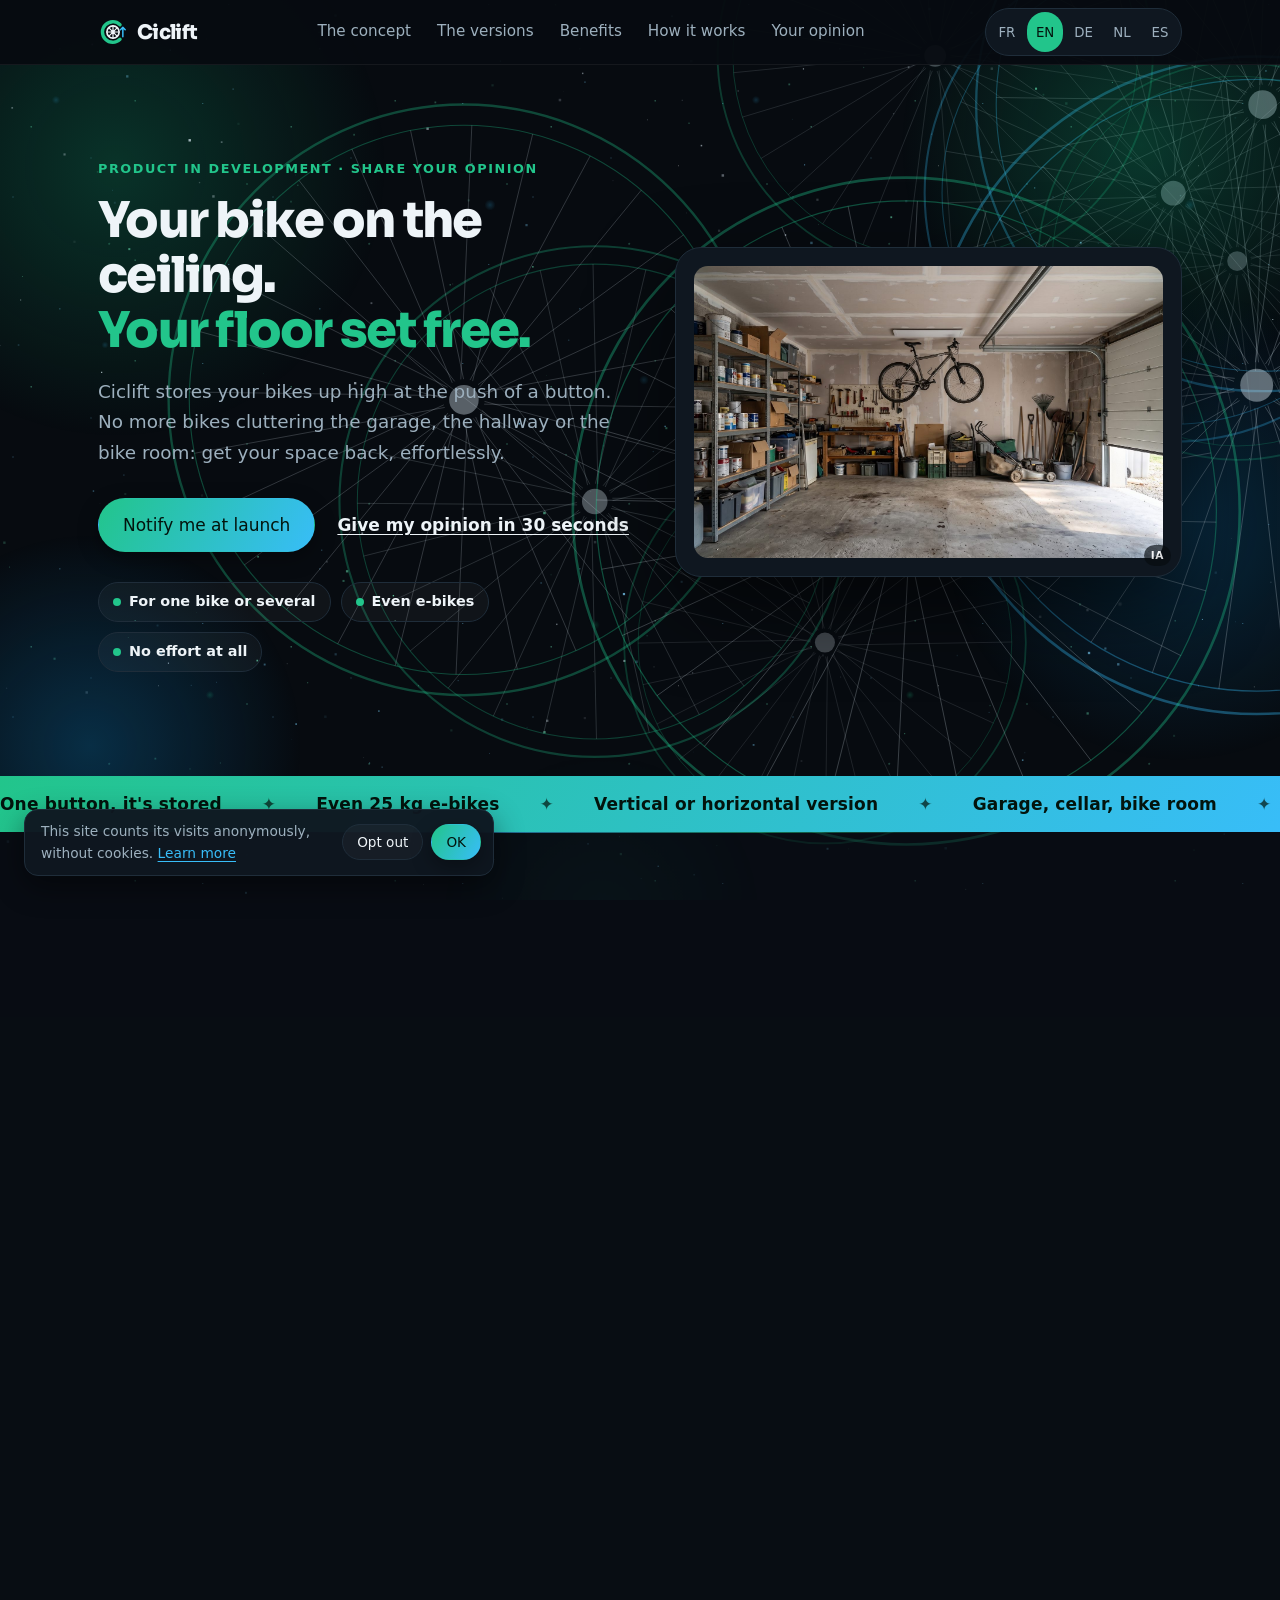
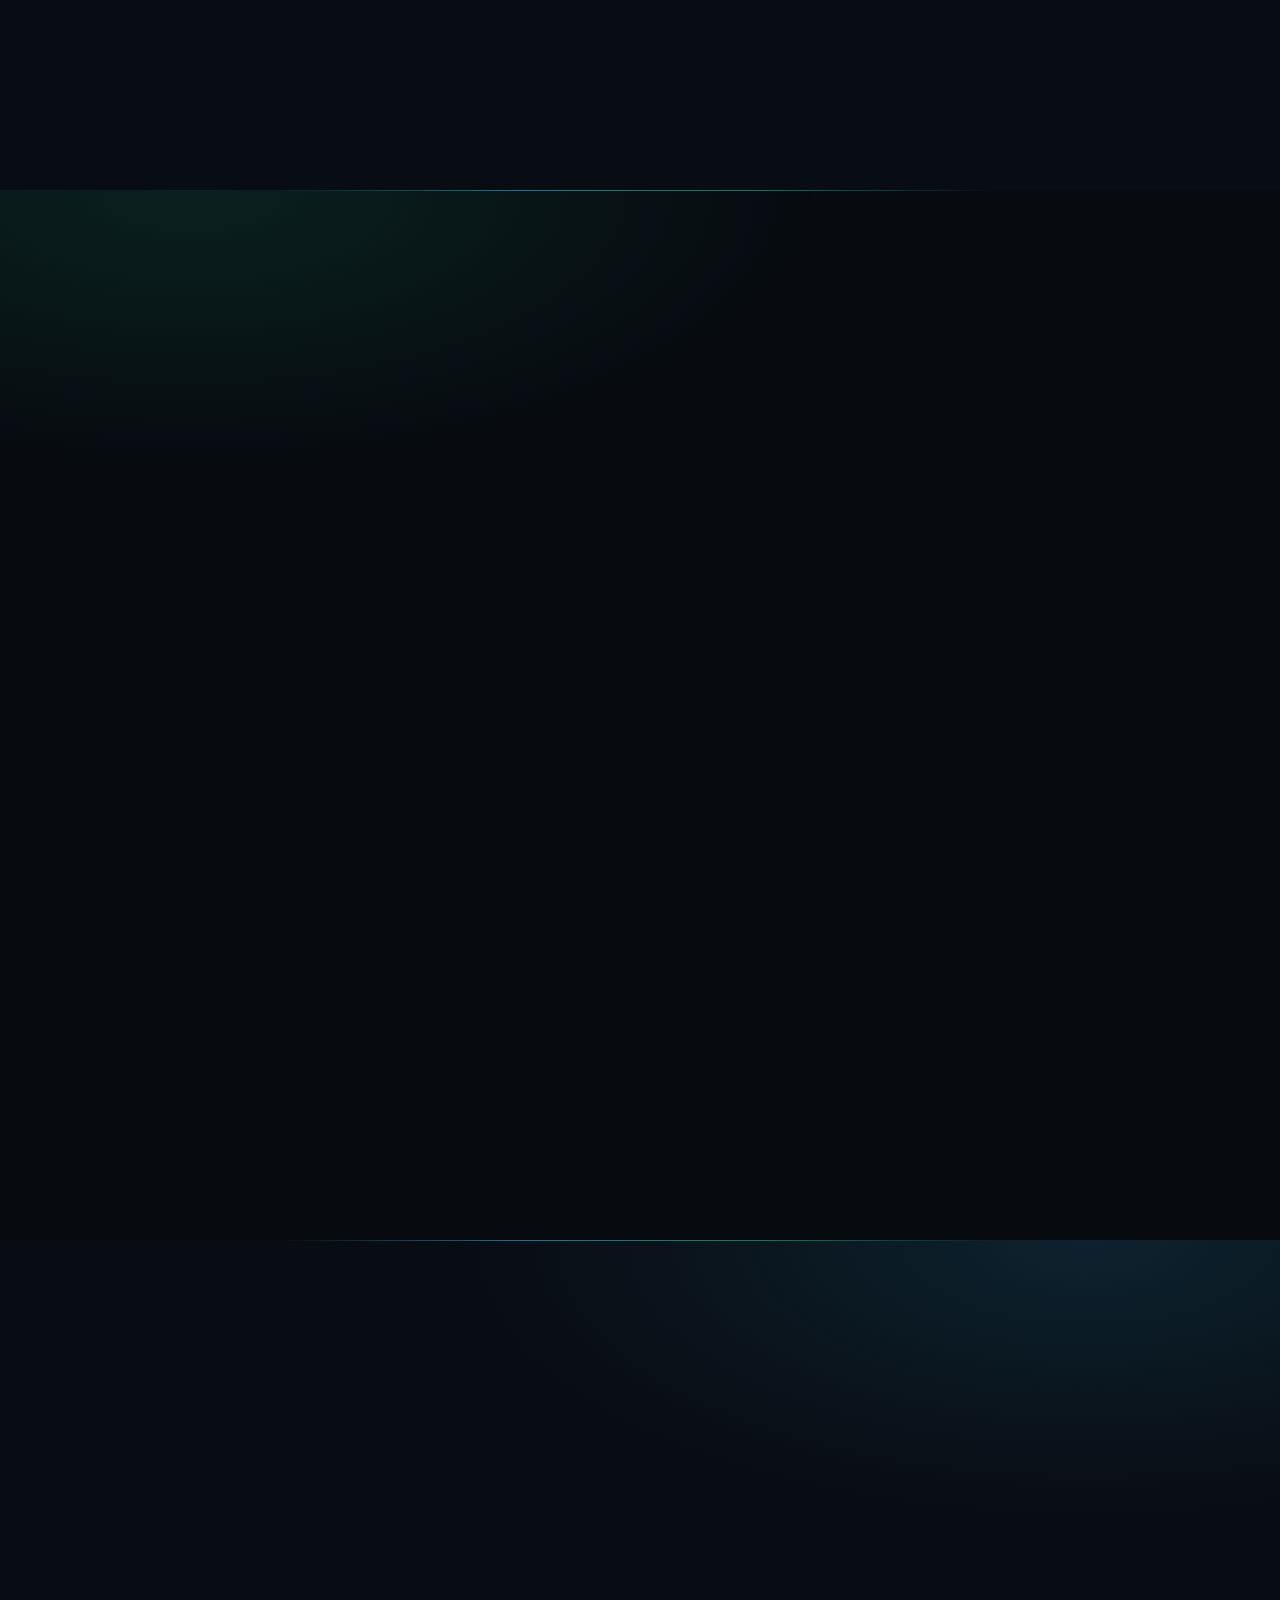
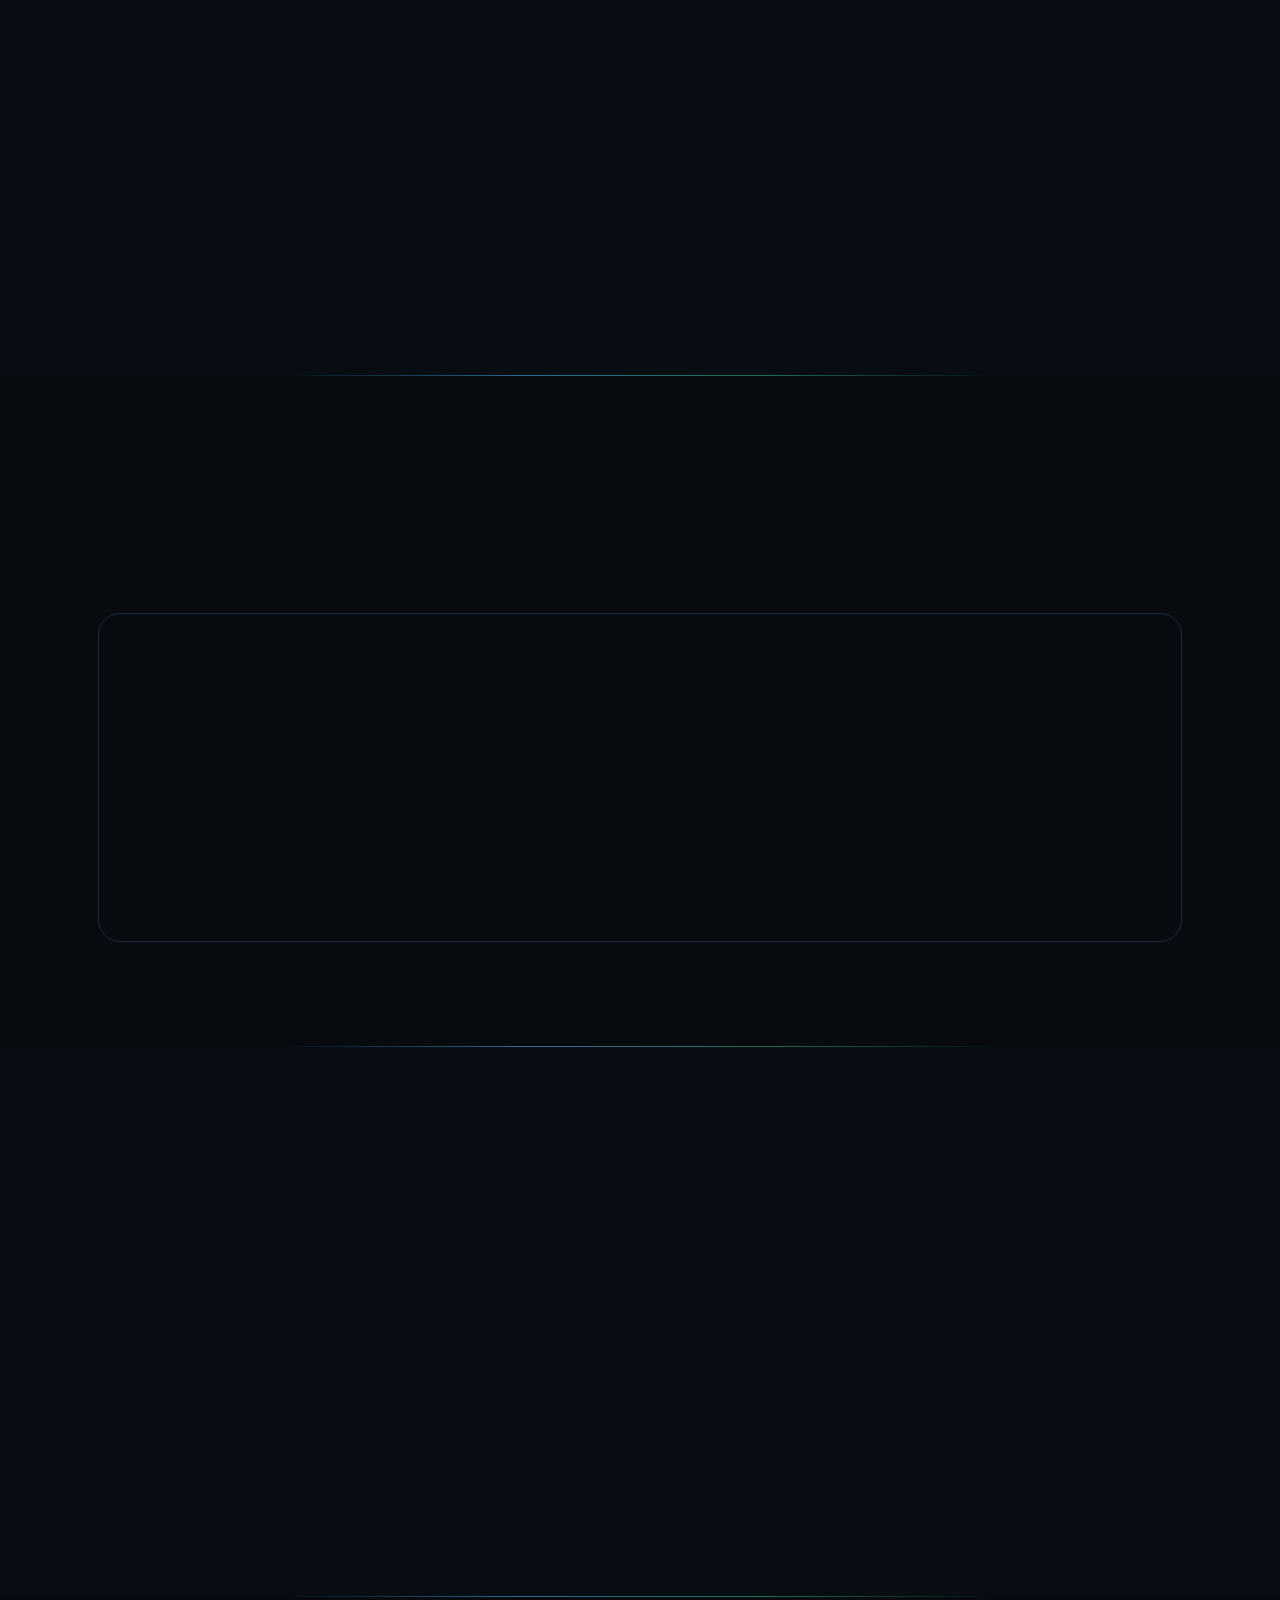
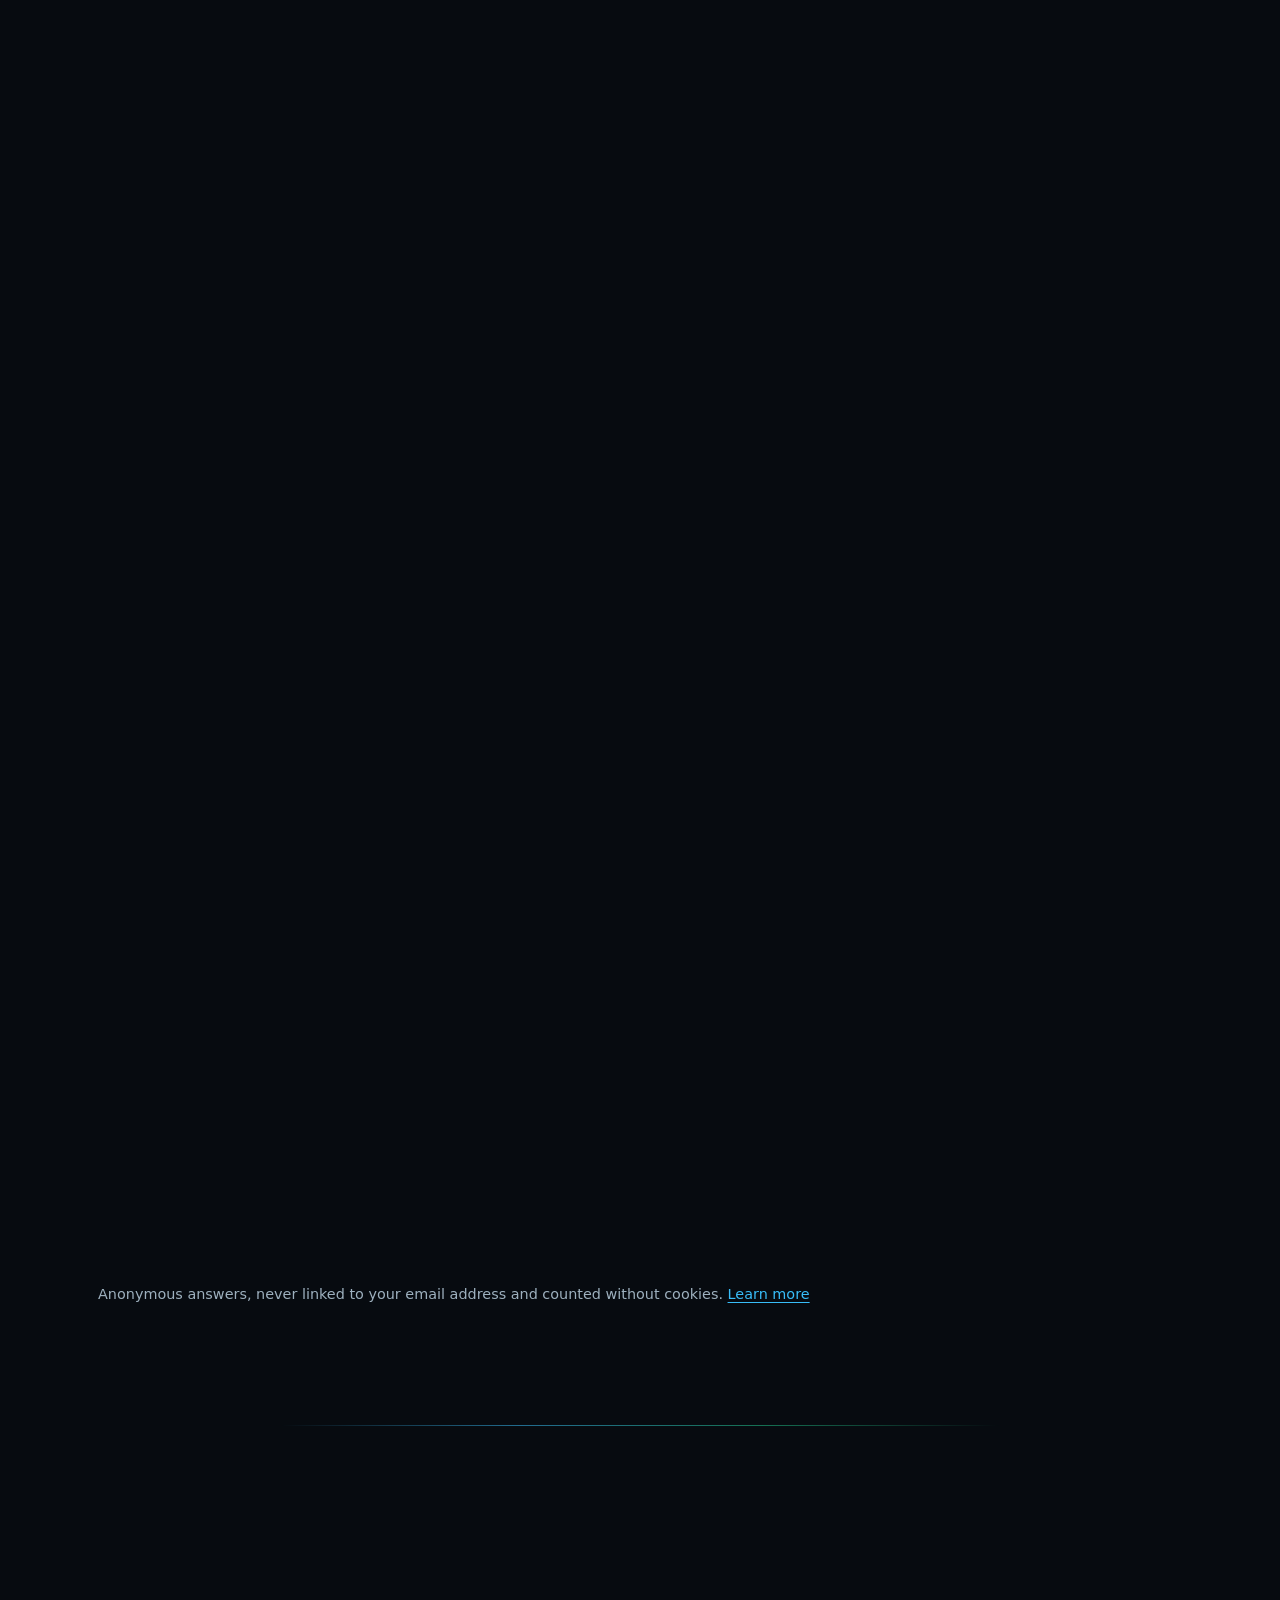
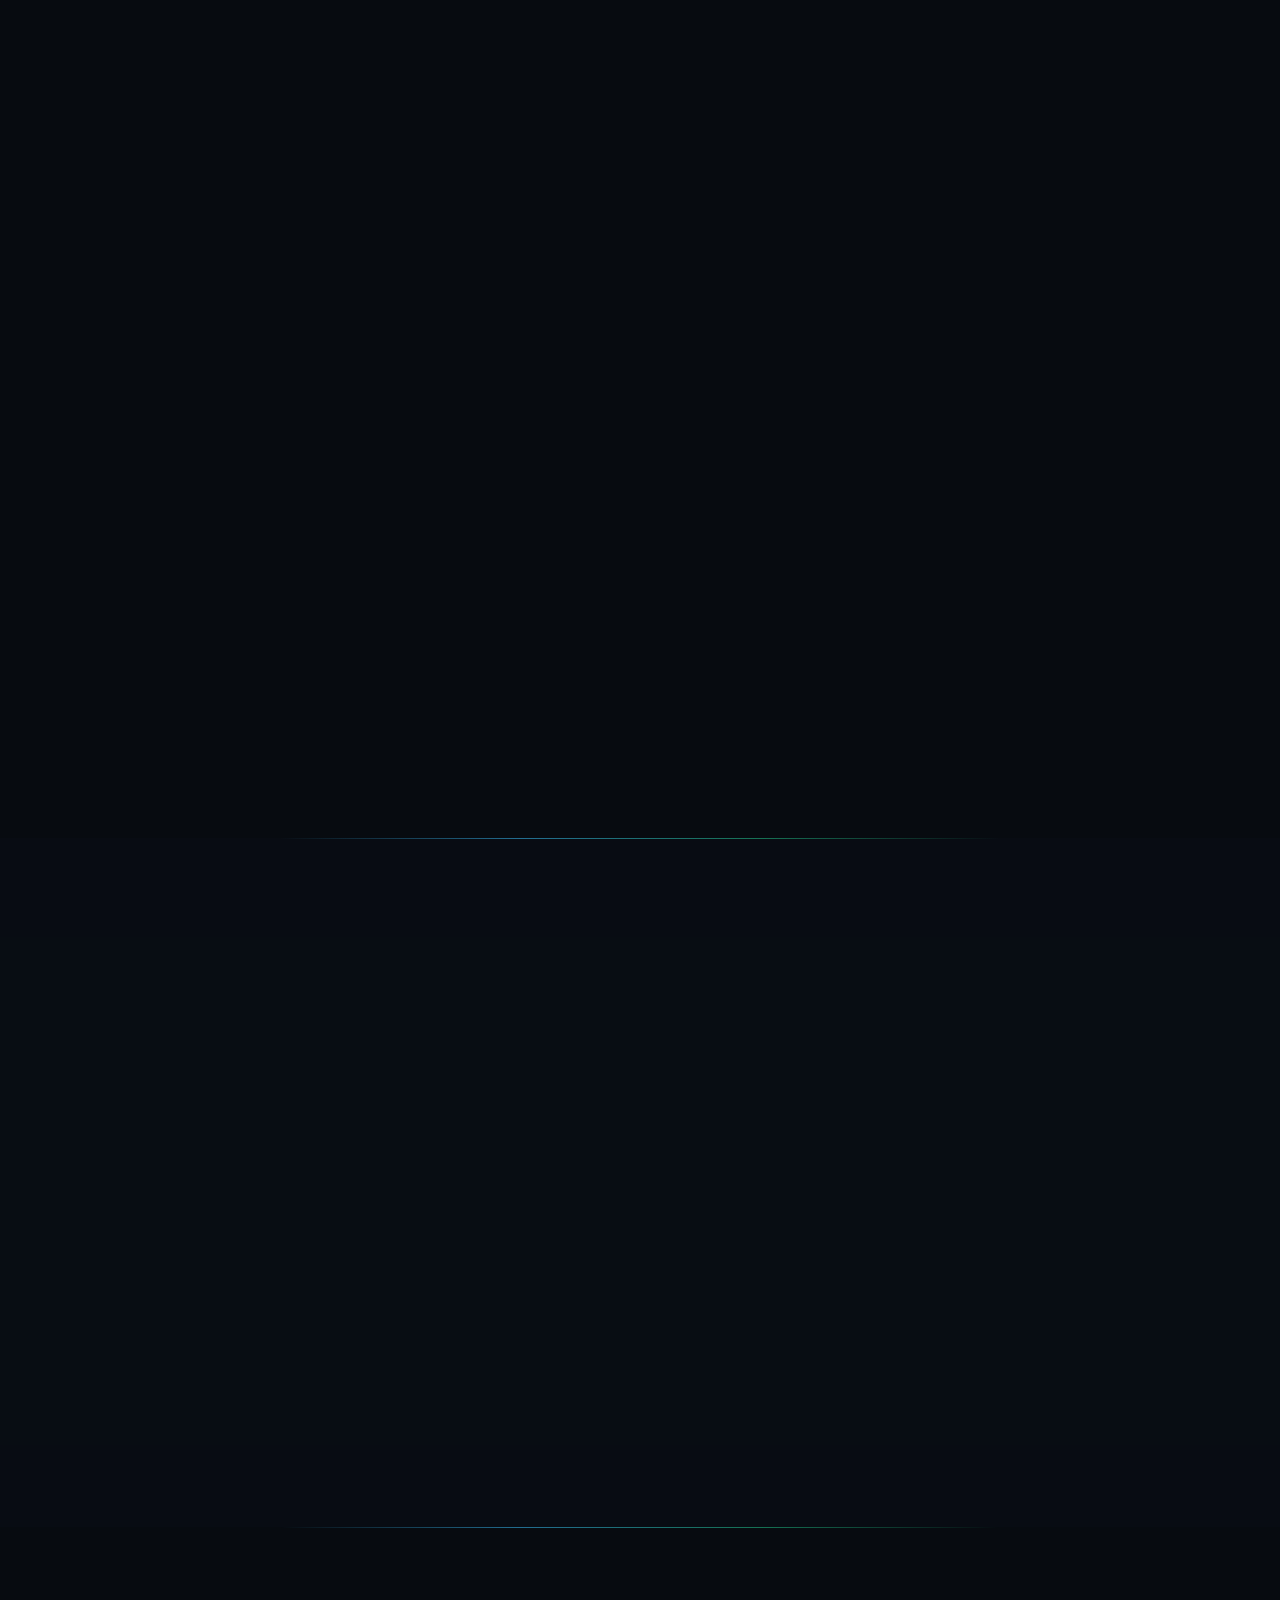
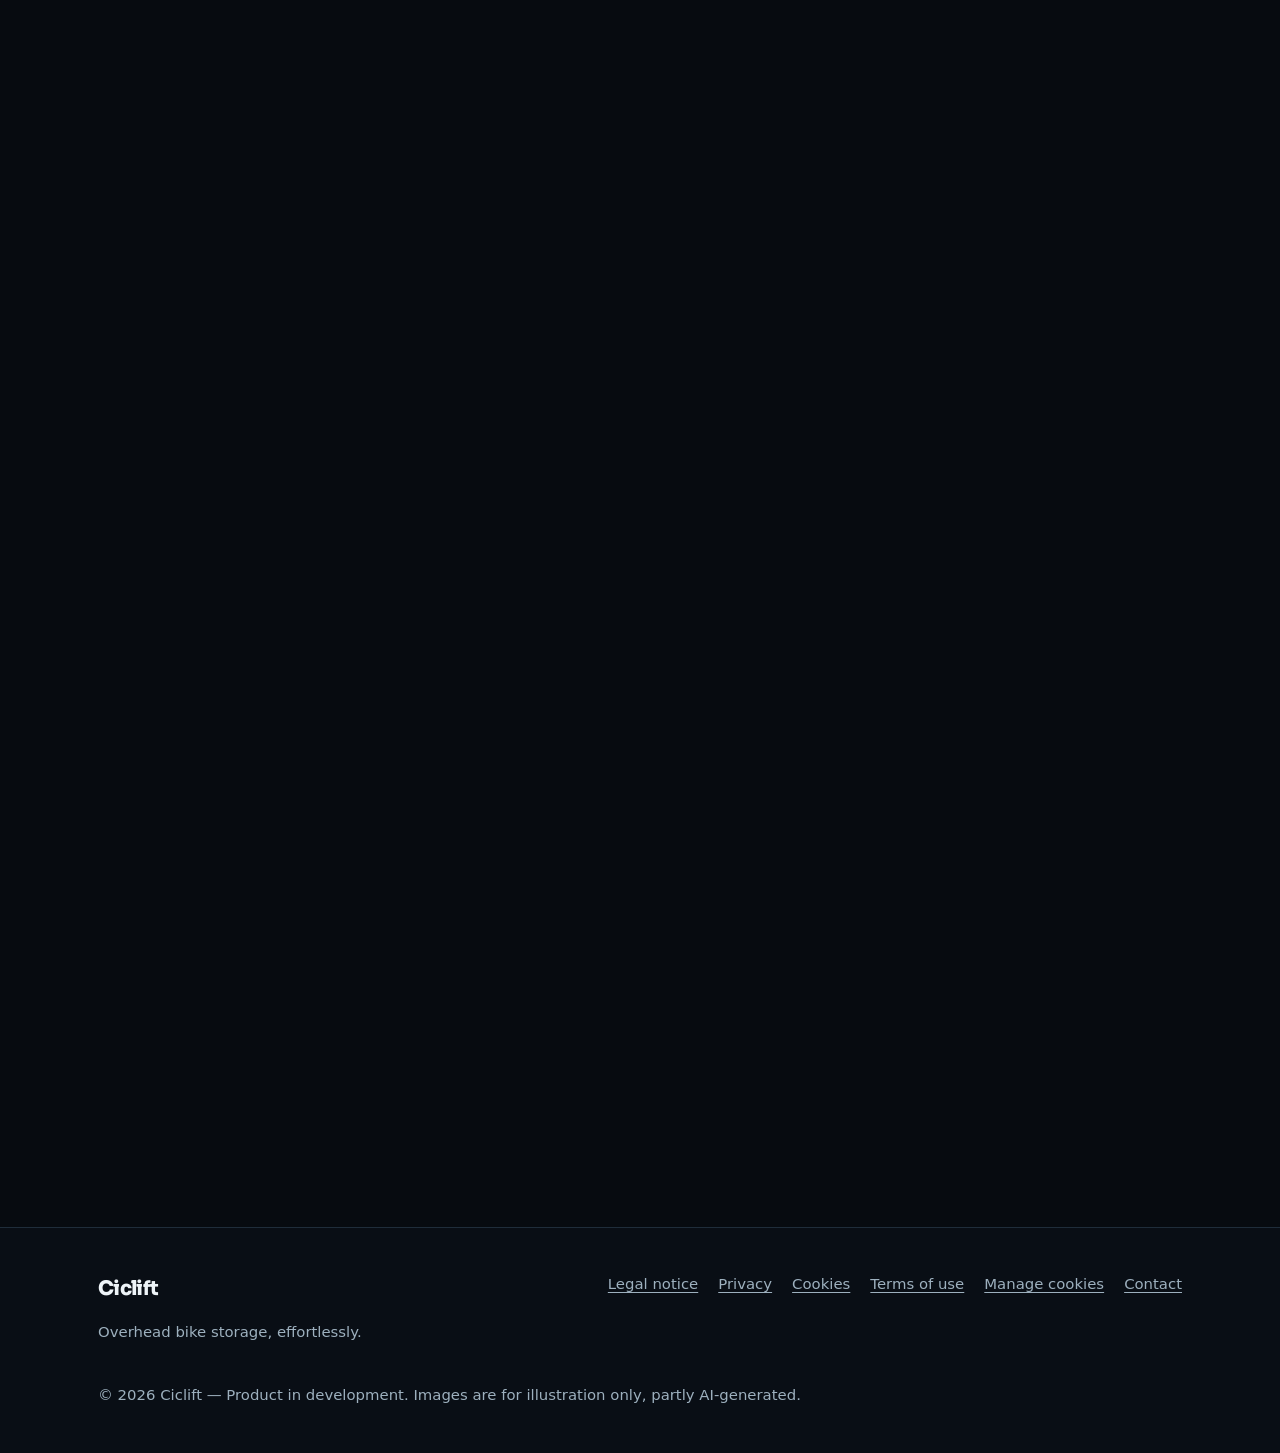
==== commit d132a52b: "Version anti-cache après message d'information" ====
--- a/index.html
+++ b/index.html
@@ -30,12 +30,12 @@
   <link rel="icon" href="assets/img/favicon-32.png" sizes="32x32" type="image/png">
   <link rel="apple-touch-icon" href="assets/img/apple-touch-icon.png">
   <link rel="preload" href="assets/fonts/sora-latin-wght-normal.woff2" as="font" type="font/woff2" crossorigin>
-  <link rel="stylesheet" href="assets/css/style.css?v=202610181421">
-  <script src="assets/js/config.js?v=202610181421" defer></script>
-  <script src="assets/js/lang/fr.js?v=202610181421" defer></script>
-  <script src="assets/js/i18n.js?v=202610181421" defer></script>
-  <script src="assets/js/consent.js?v=202610181421" defer></script>
-  <script src="assets/js/main.js?v=202610181421" defer></script>
+  <link rel="stylesheet" href="assets/css/style.css?v=202610181432">
+  <script src="assets/js/config.js?v=202610181432" defer></script>
+  <script src="assets/js/lang/fr.js?v=202610181432" defer></script>
+  <script src="assets/js/i18n.js?v=202610181432" defer></script>
+  <script src="assets/js/consent.js?v=202610181432" defer></script>
+  <script src="assets/js/main.js?v=202610181432" defer></script>
 </head>
 <body data-page="index">
   <a class="skip-link" href="#contenu" data-i18n="skip">Aller au contenu</a>
--- a/assets/css/style.css
+++ b/assets/css/style.css
@@ -608,3 +608,11 @@
 /* Accroche : la phrase verte passe à la ligne sous la phrase blanche */
 .hero h1 .hl { display: block; }
 @media (min-width: 900px) { .hero h1 { font-size: clamp(2.3rem, 3.85vw, 3.1rem); } }
+
+/* Petit message d'information sur la mesure d'audience (première visite) : discret, sans flou pour rester fluide */
+.notice { position: fixed; z-index: 90; left: 12px; right: 12px; bottom: 12px; max-width: 470px; margin: 0 auto; display: flex; flex-wrap: wrap; align-items: center; gap: 8px 14px; padding: 10px 12px 10px 16px; background: rgba(15, 23, 32, .97); border: 1px solid var(--line); border-radius: 14px; box-shadow: 0 10px 30px rgba(0, 0, 0, .45); font-size: .86rem; color: var(--muted); }
+.notice p { margin: 0; flex: 1 1 230px; }
+.notice .row { display: flex; gap: 8px; margin-left: auto; }
+.notice .btn { min-height: 36px; padding: 6px 14px; font-size: .85rem; }
+@media (min-width: 720px) { .notice { left: 24px; right: auto; bottom: 24px; margin: 0; } }
+@media print { .notice { display: none; } }
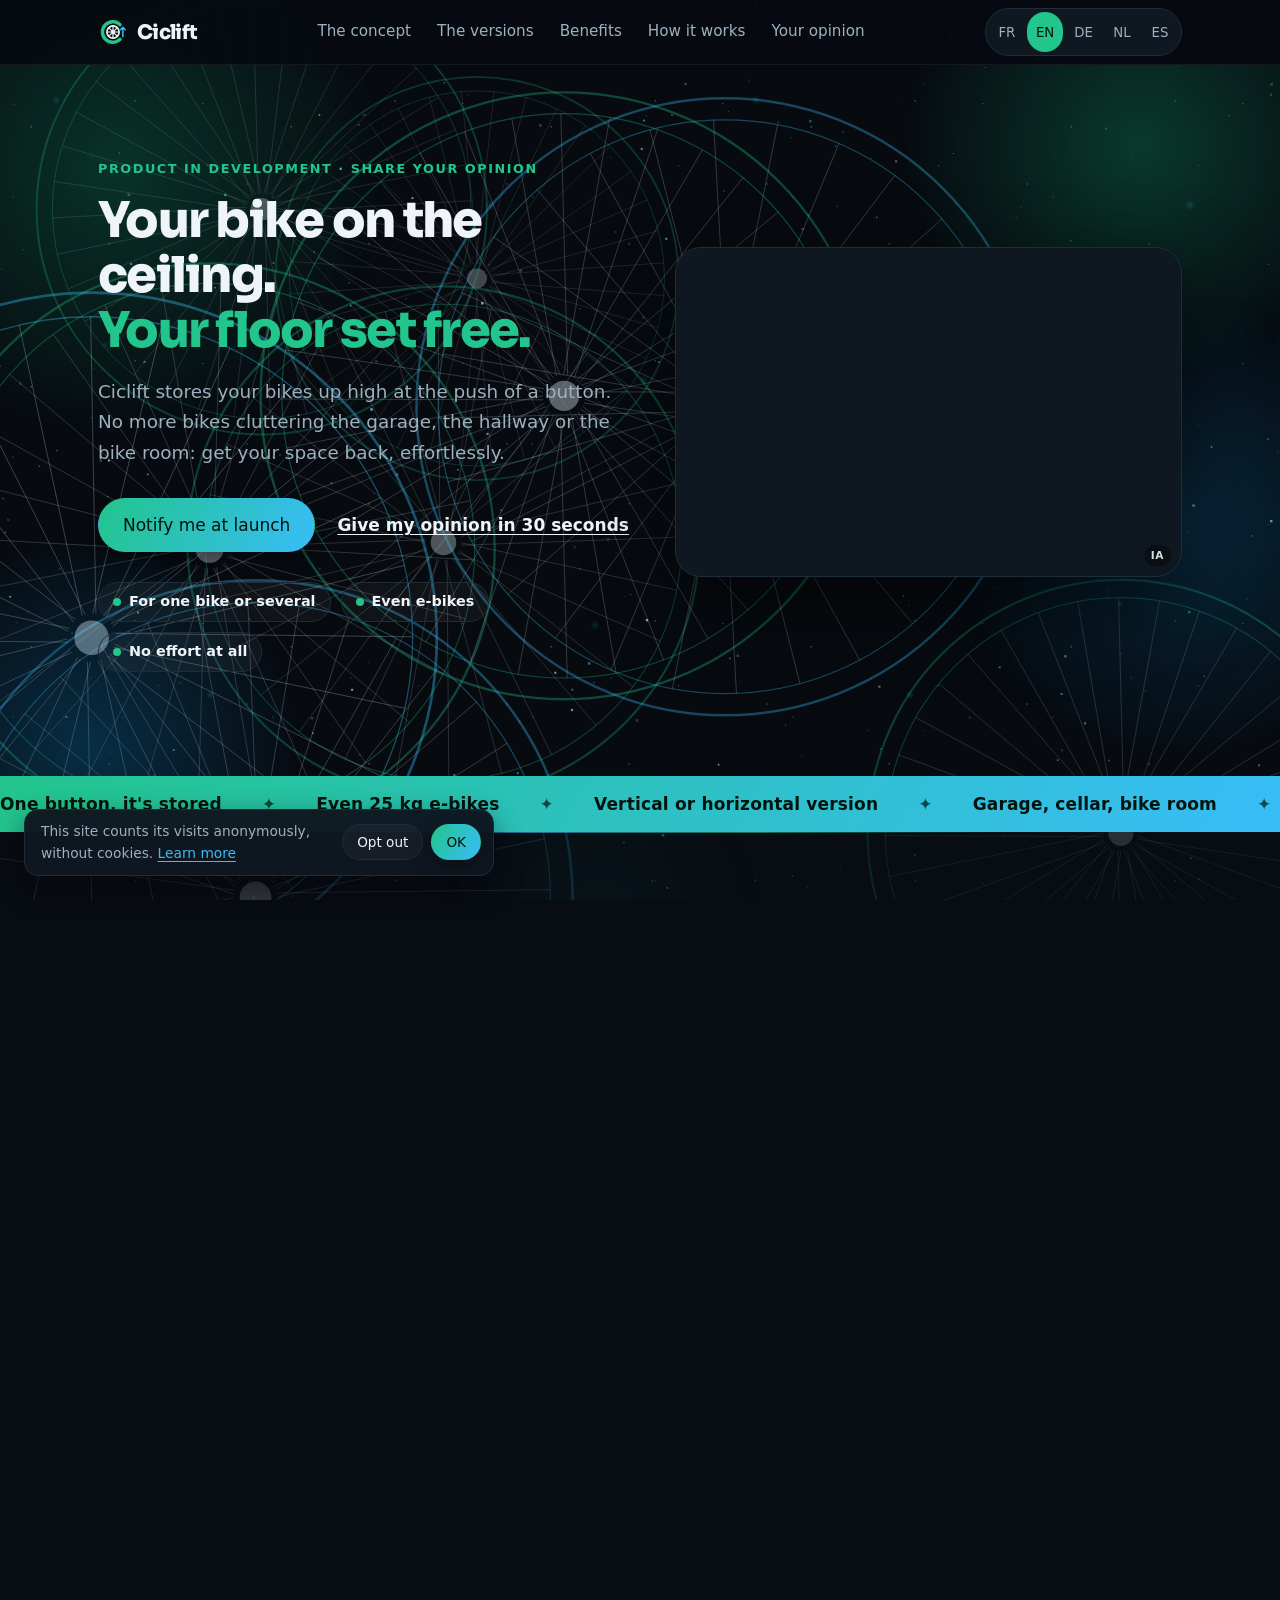
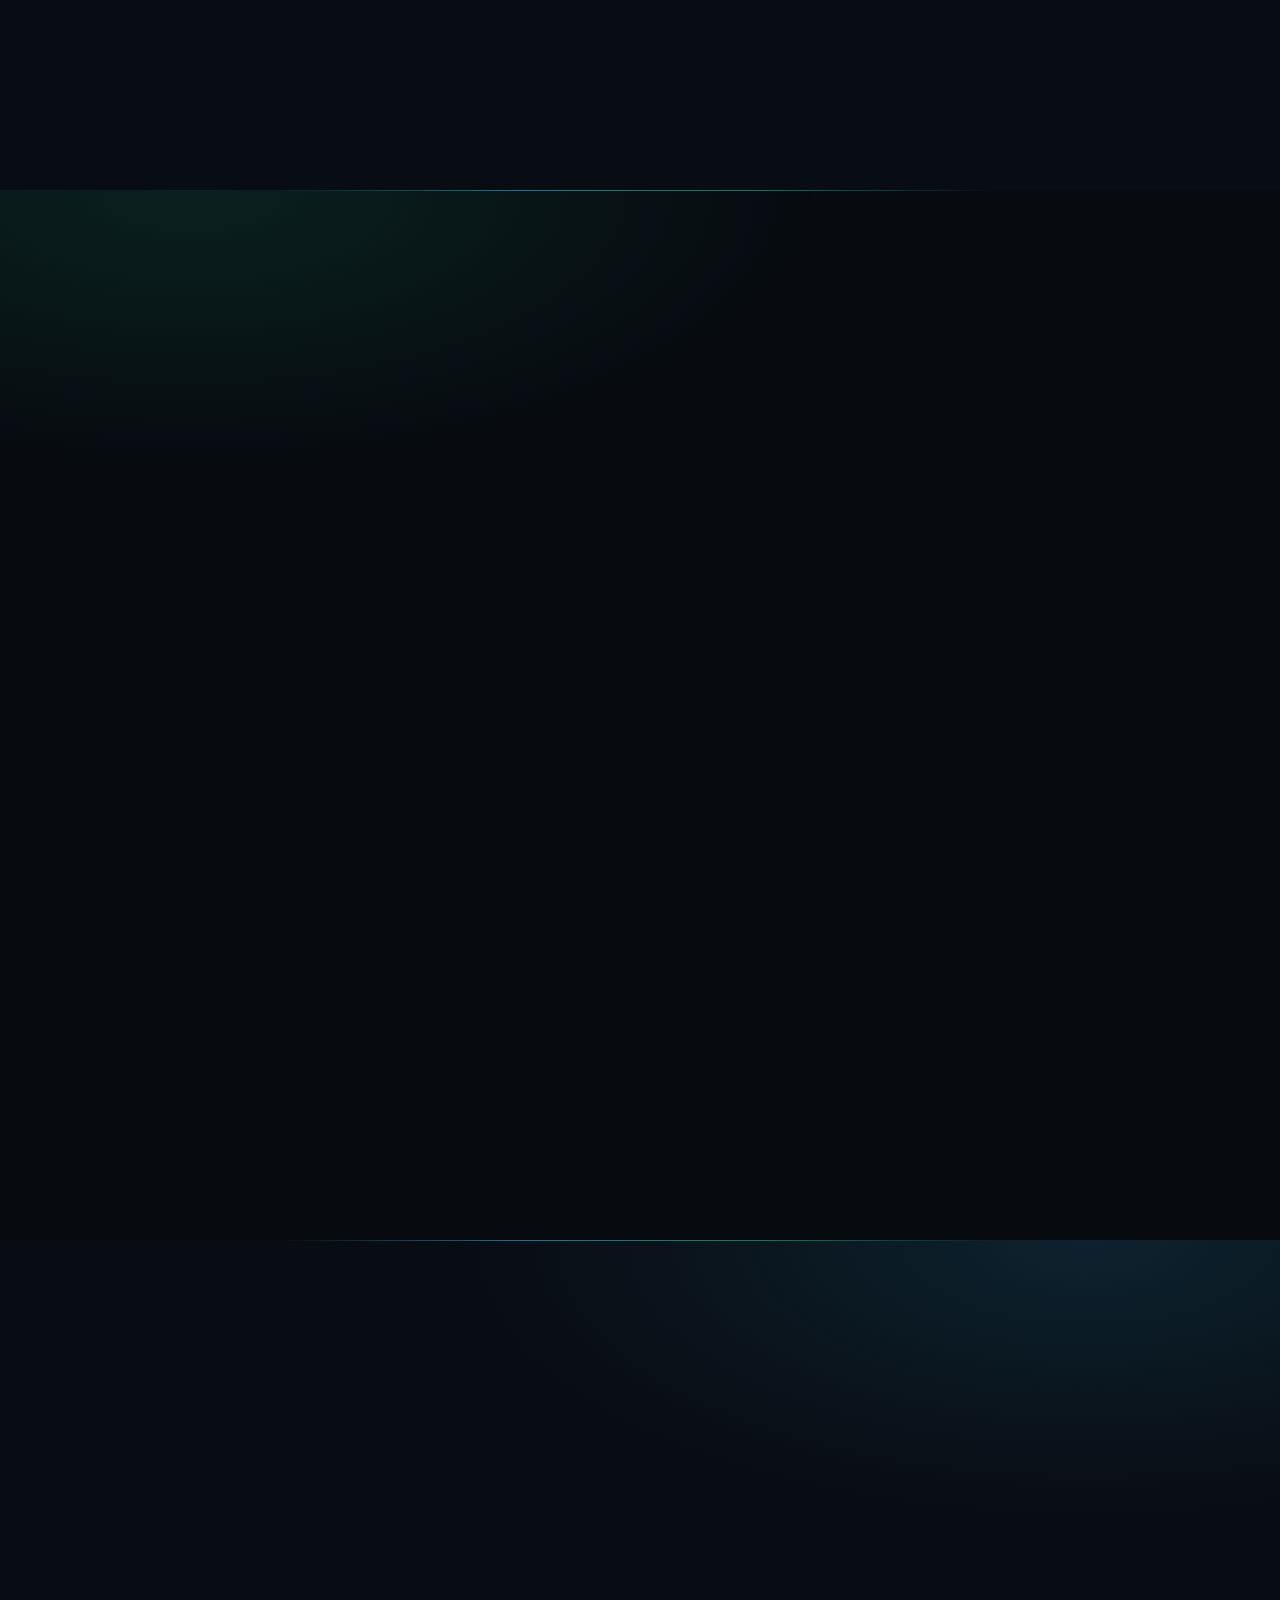
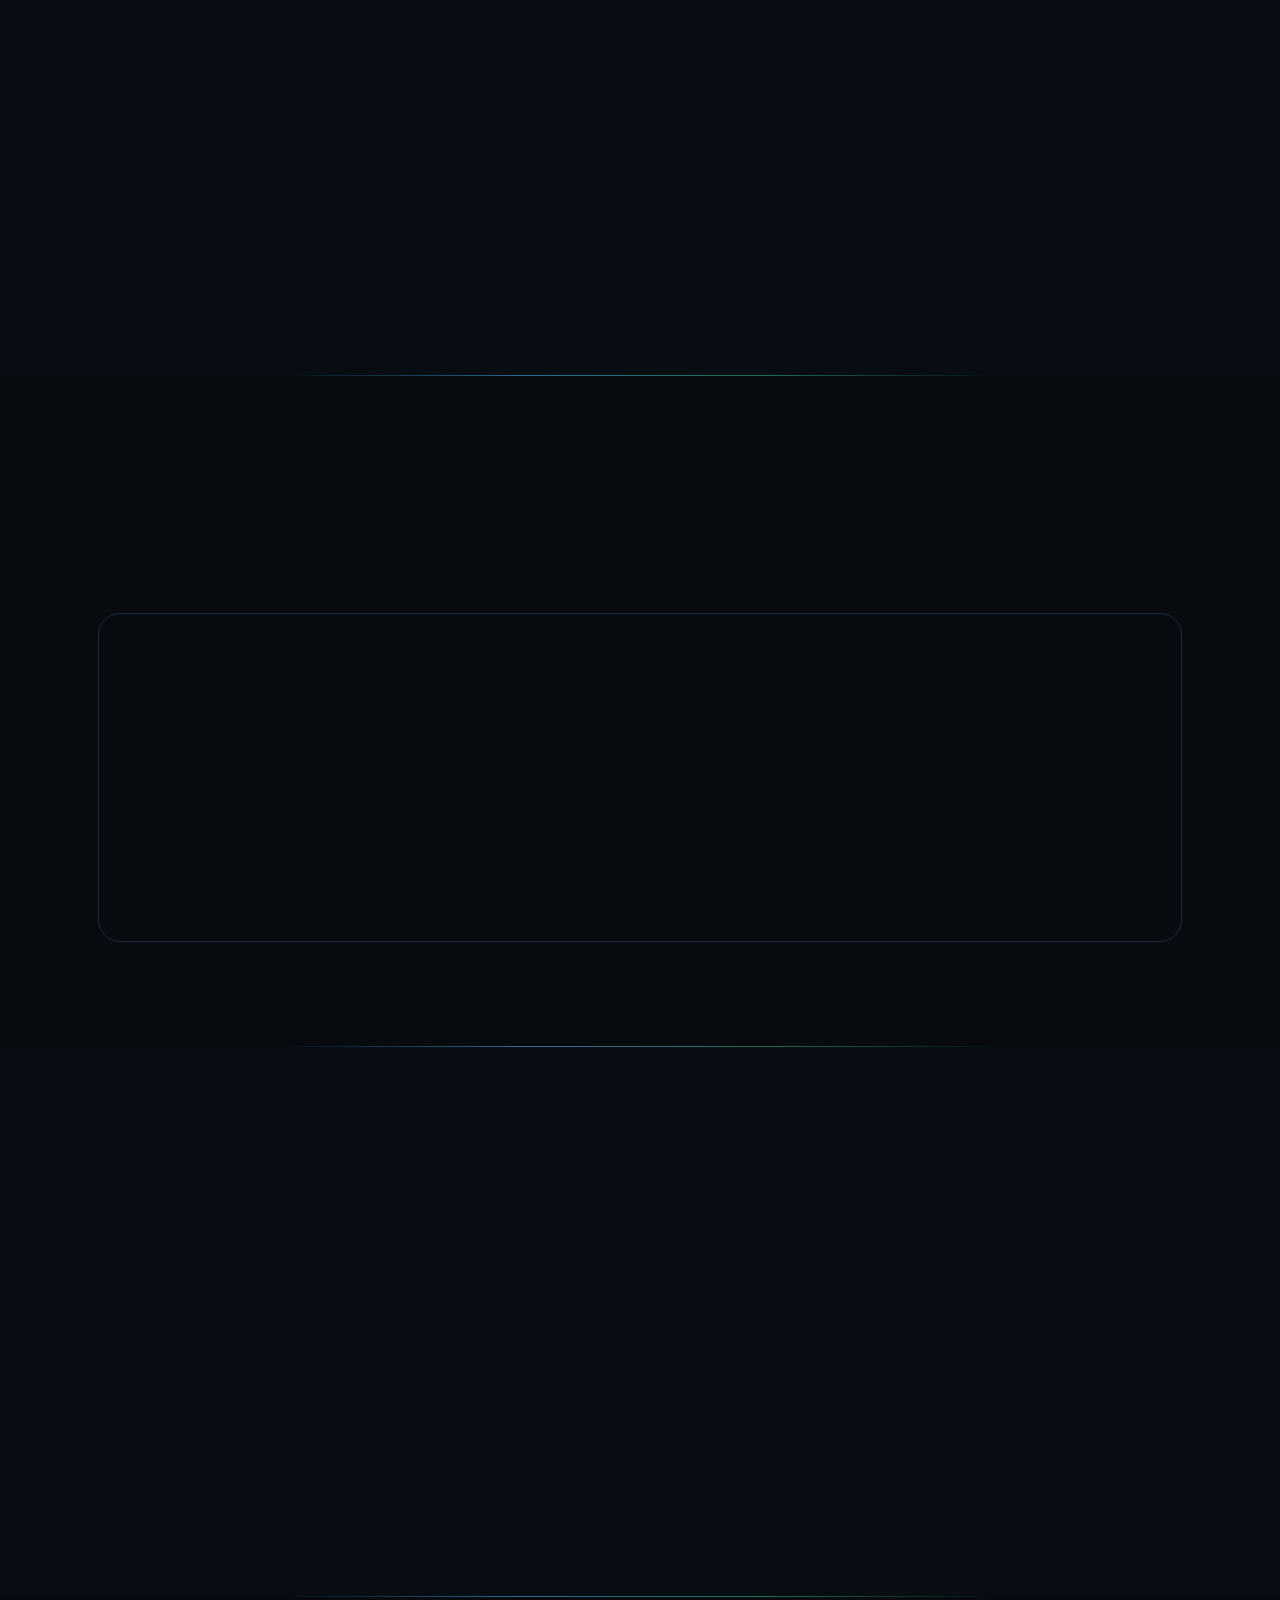
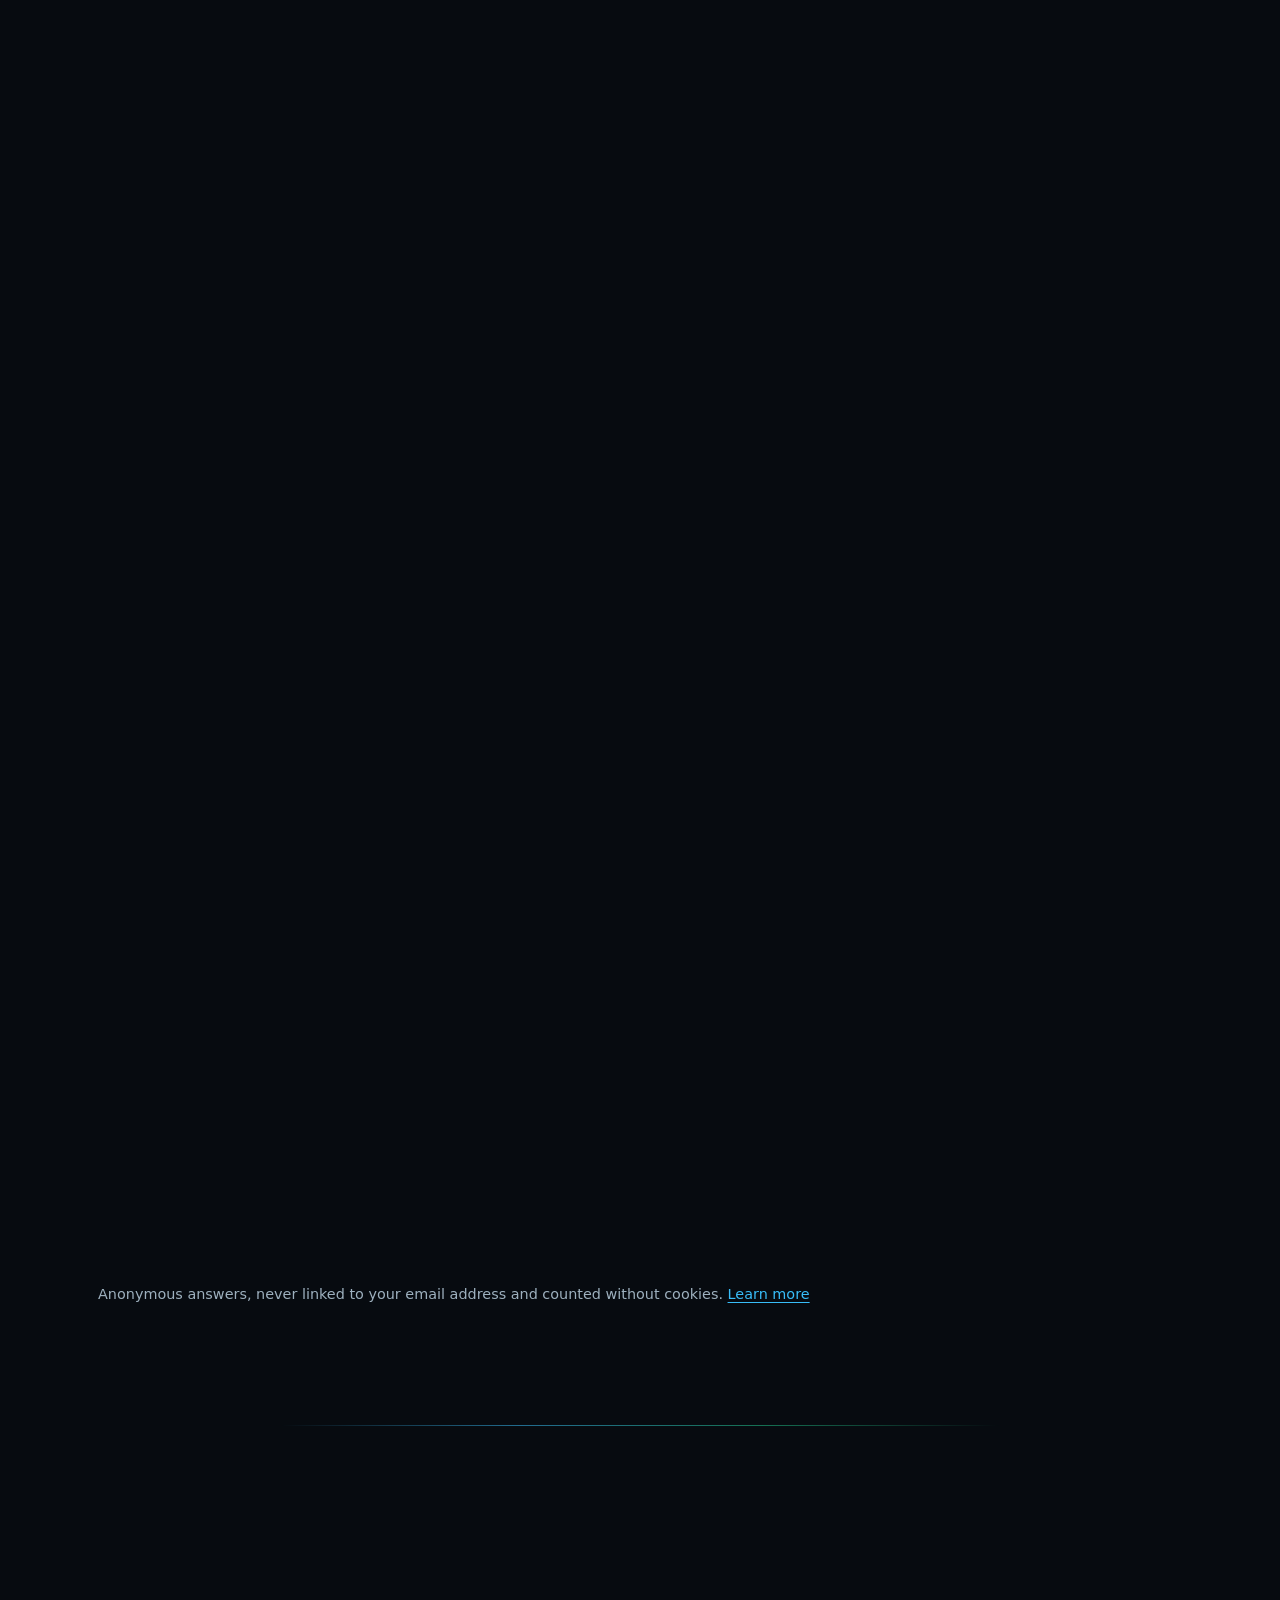
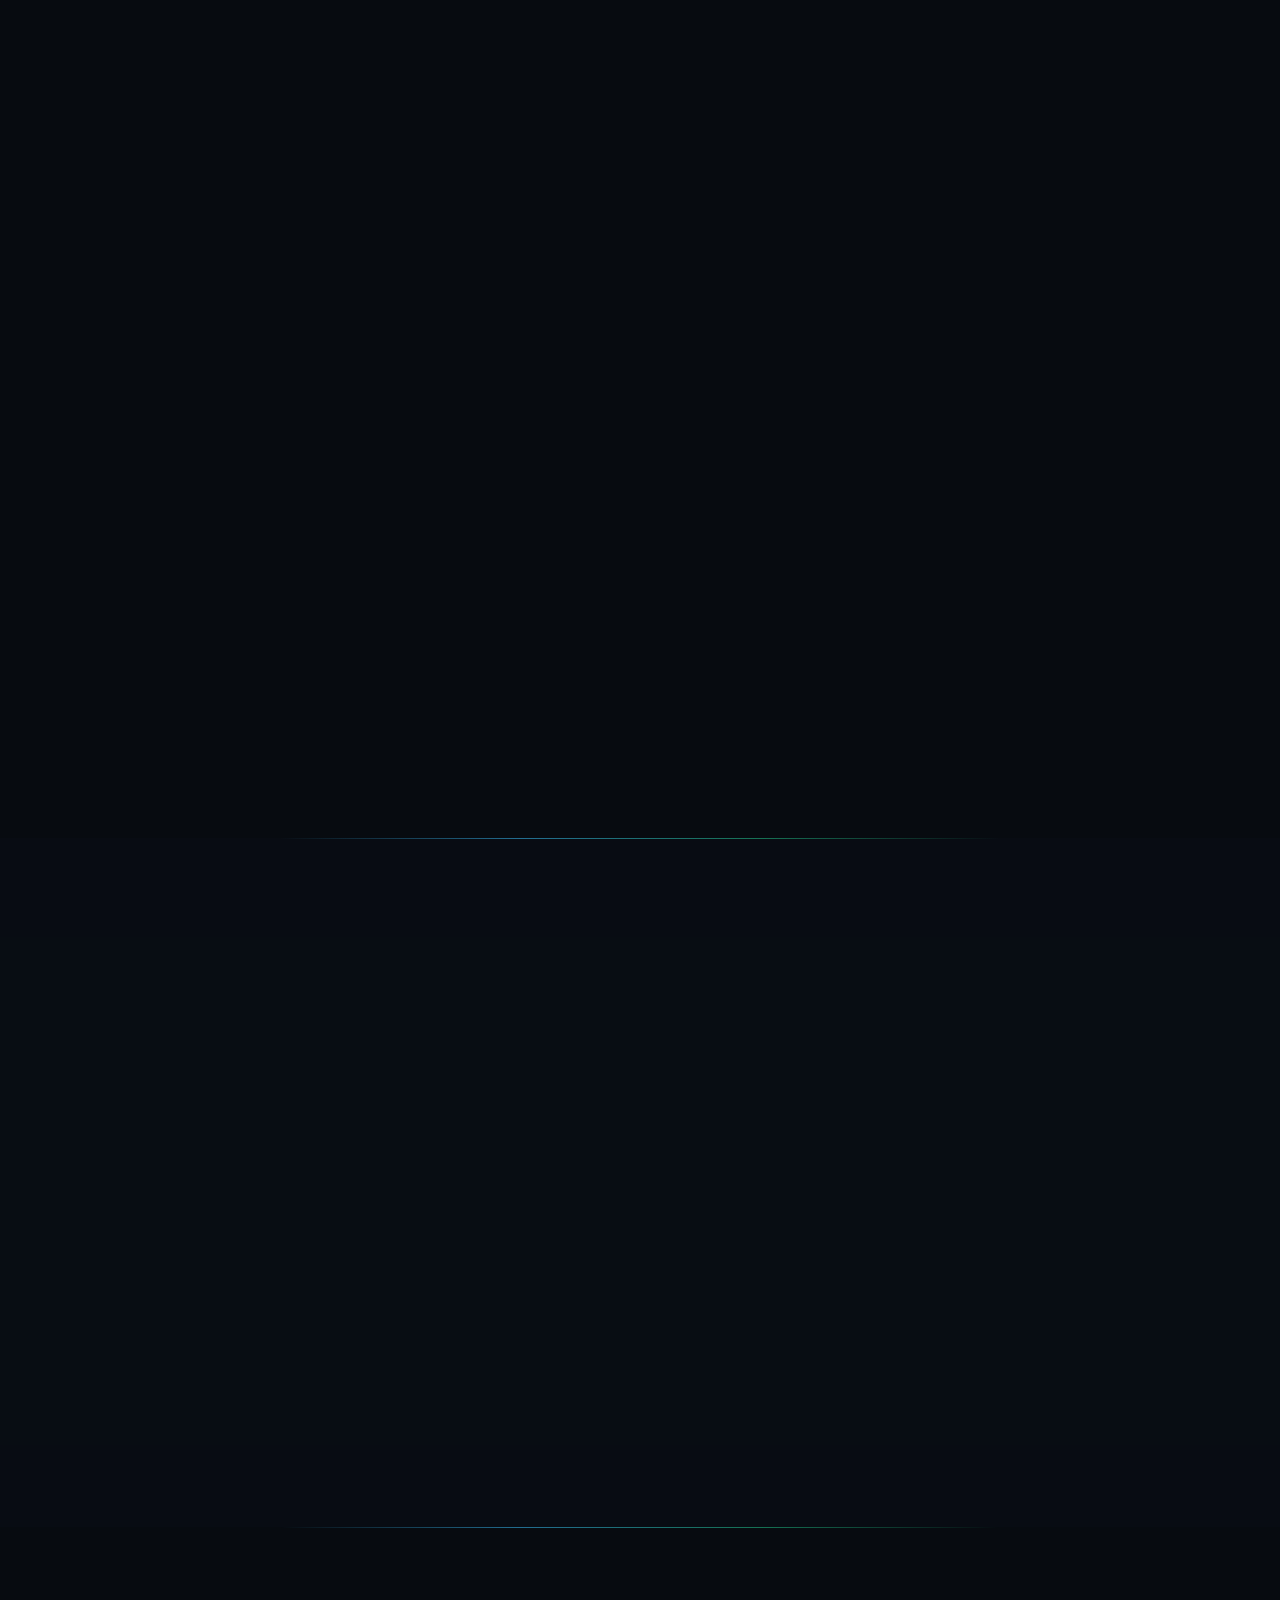
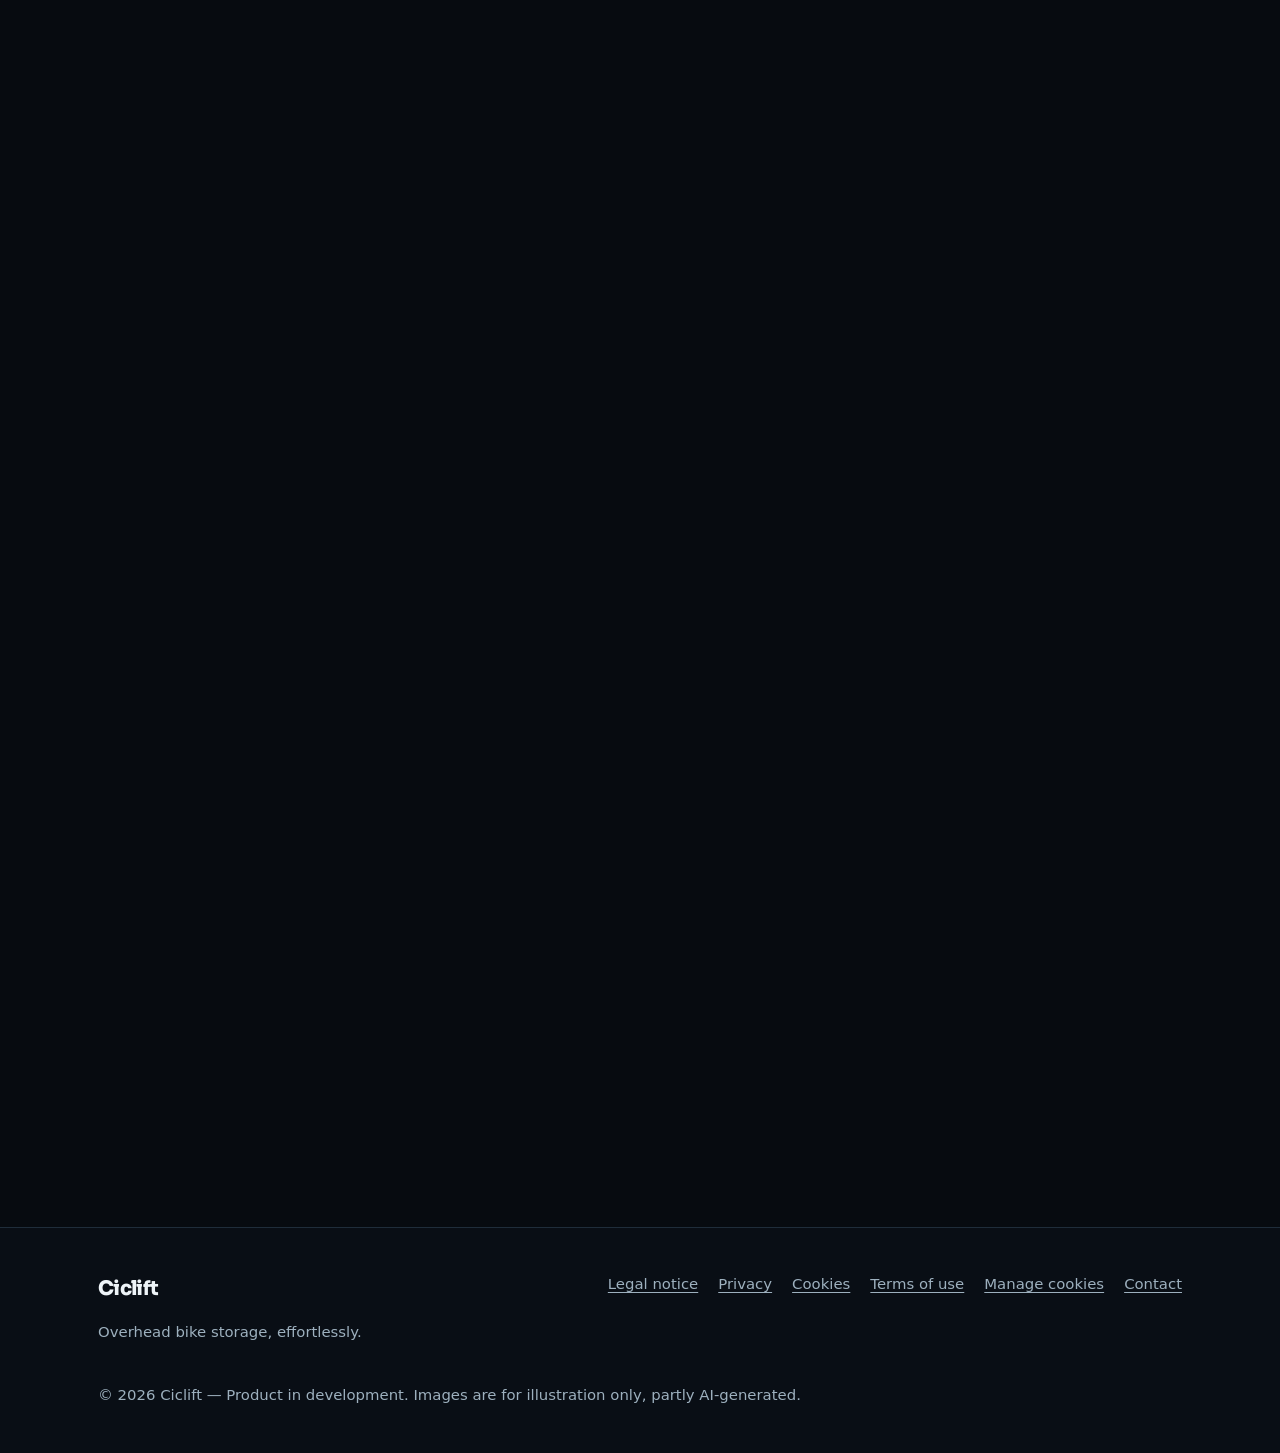
==== commit abfe199b: "Version anti-cache (tableau de bord)" ====
--- a/index.html
+++ b/index.html
@@ -30,12 +30,12 @@
   <link rel="icon" href="assets/img/favicon-32.png" sizes="32x32" type="image/png">
   <link rel="apple-touch-icon" href="assets/img/apple-touch-icon.png">
   <link rel="preload" href="assets/fonts/sora-latin-wght-normal.woff2" as="font" type="font/woff2" crossorigin>
-  <link rel="stylesheet" href="assets/css/style.css?v=202610181432">
-  <script src="assets/js/config.js?v=202610181432" defer></script>
-  <script src="assets/js/lang/fr.js?v=202610181432" defer></script>
-  <script src="assets/js/i18n.js?v=202610181432" defer></script>
-  <script src="assets/js/consent.js?v=202610181432" defer></script>
-  <script src="assets/js/main.js?v=202610181432" defer></script>
+  <link rel="stylesheet" href="assets/css/style.css?v=202610211151">
+  <script src="assets/js/config.js?v=202610211151" defer></script>
+  <script src="assets/js/lang/fr.js?v=202610211151" defer></script>
+  <script src="assets/js/i18n.js?v=202610211151" defer></script>
+  <script src="assets/js/consent.js?v=202610211151" defer></script>
+  <script src="assets/js/main.js?v=202610211151" defer></script>
 </head>
 <body data-page="index">
   <a class="skip-link" href="#contenu" data-i18n="skip">Aller au contenu</a>
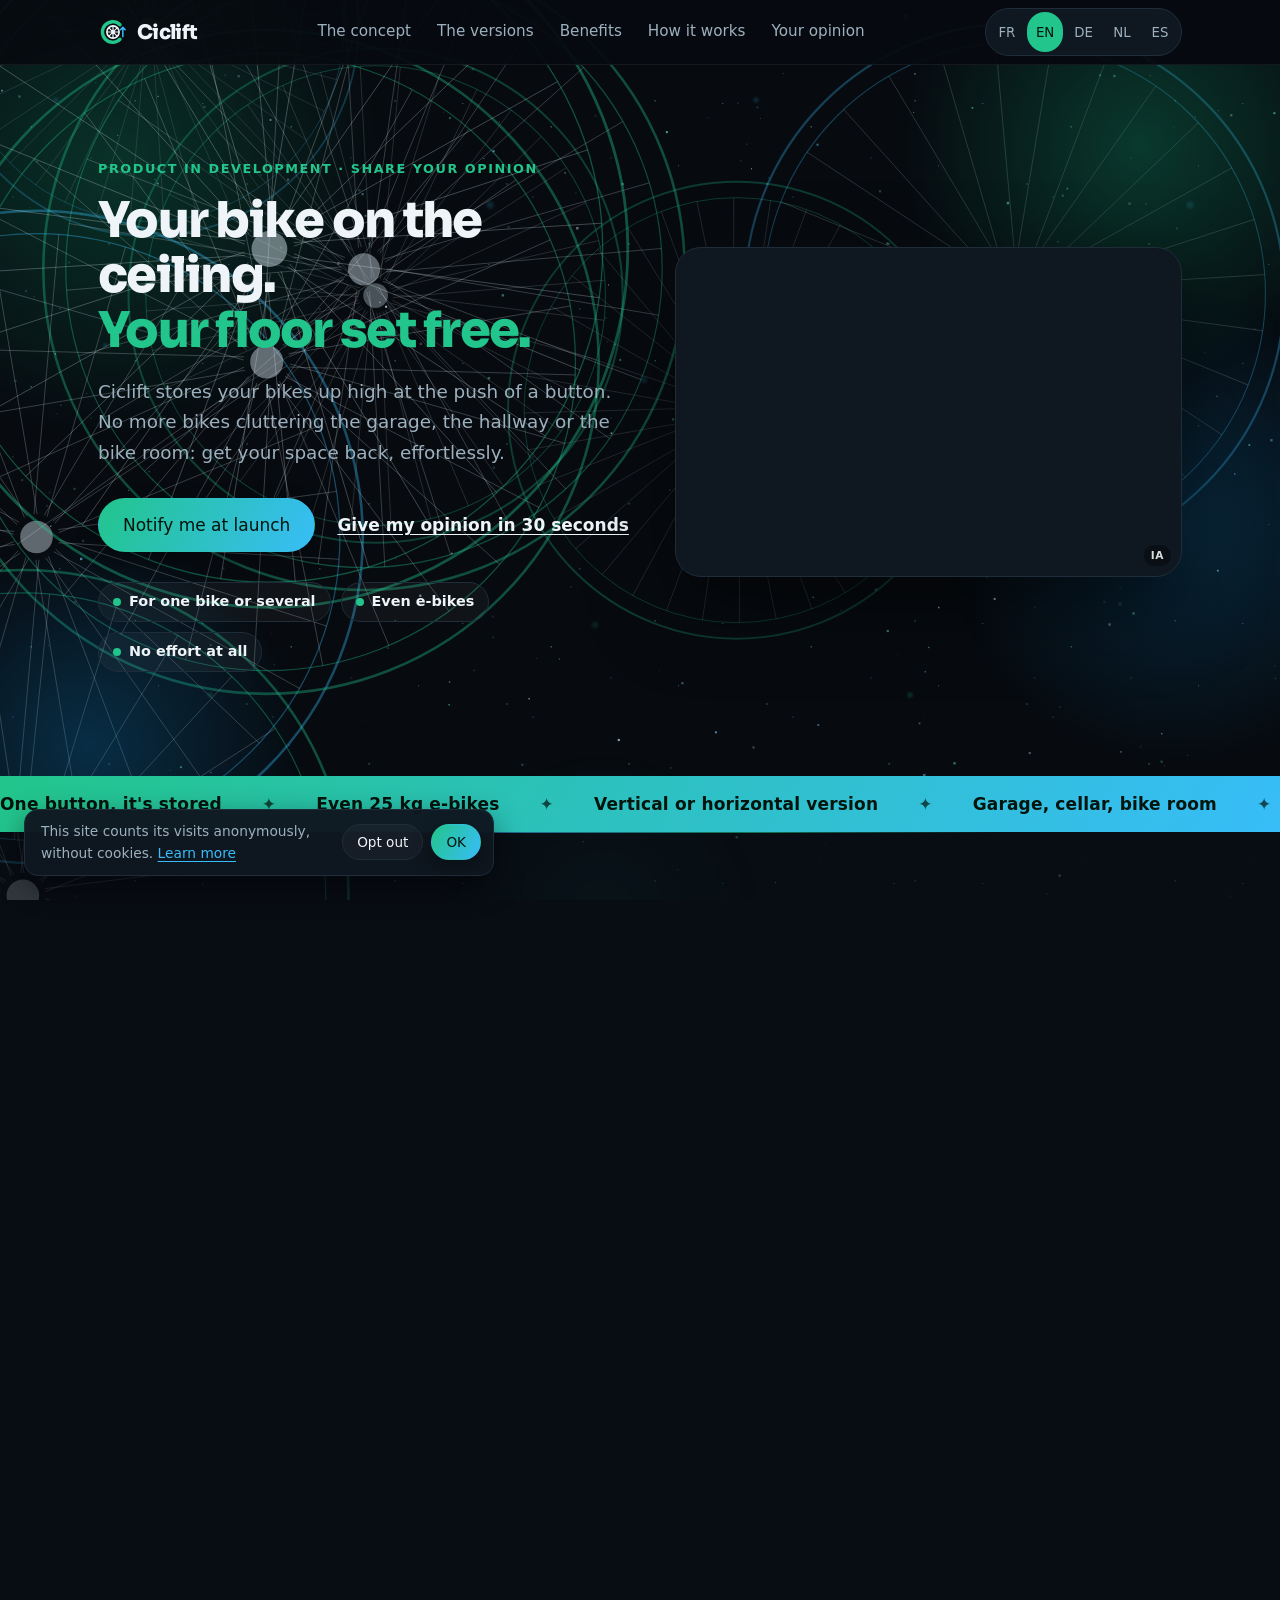
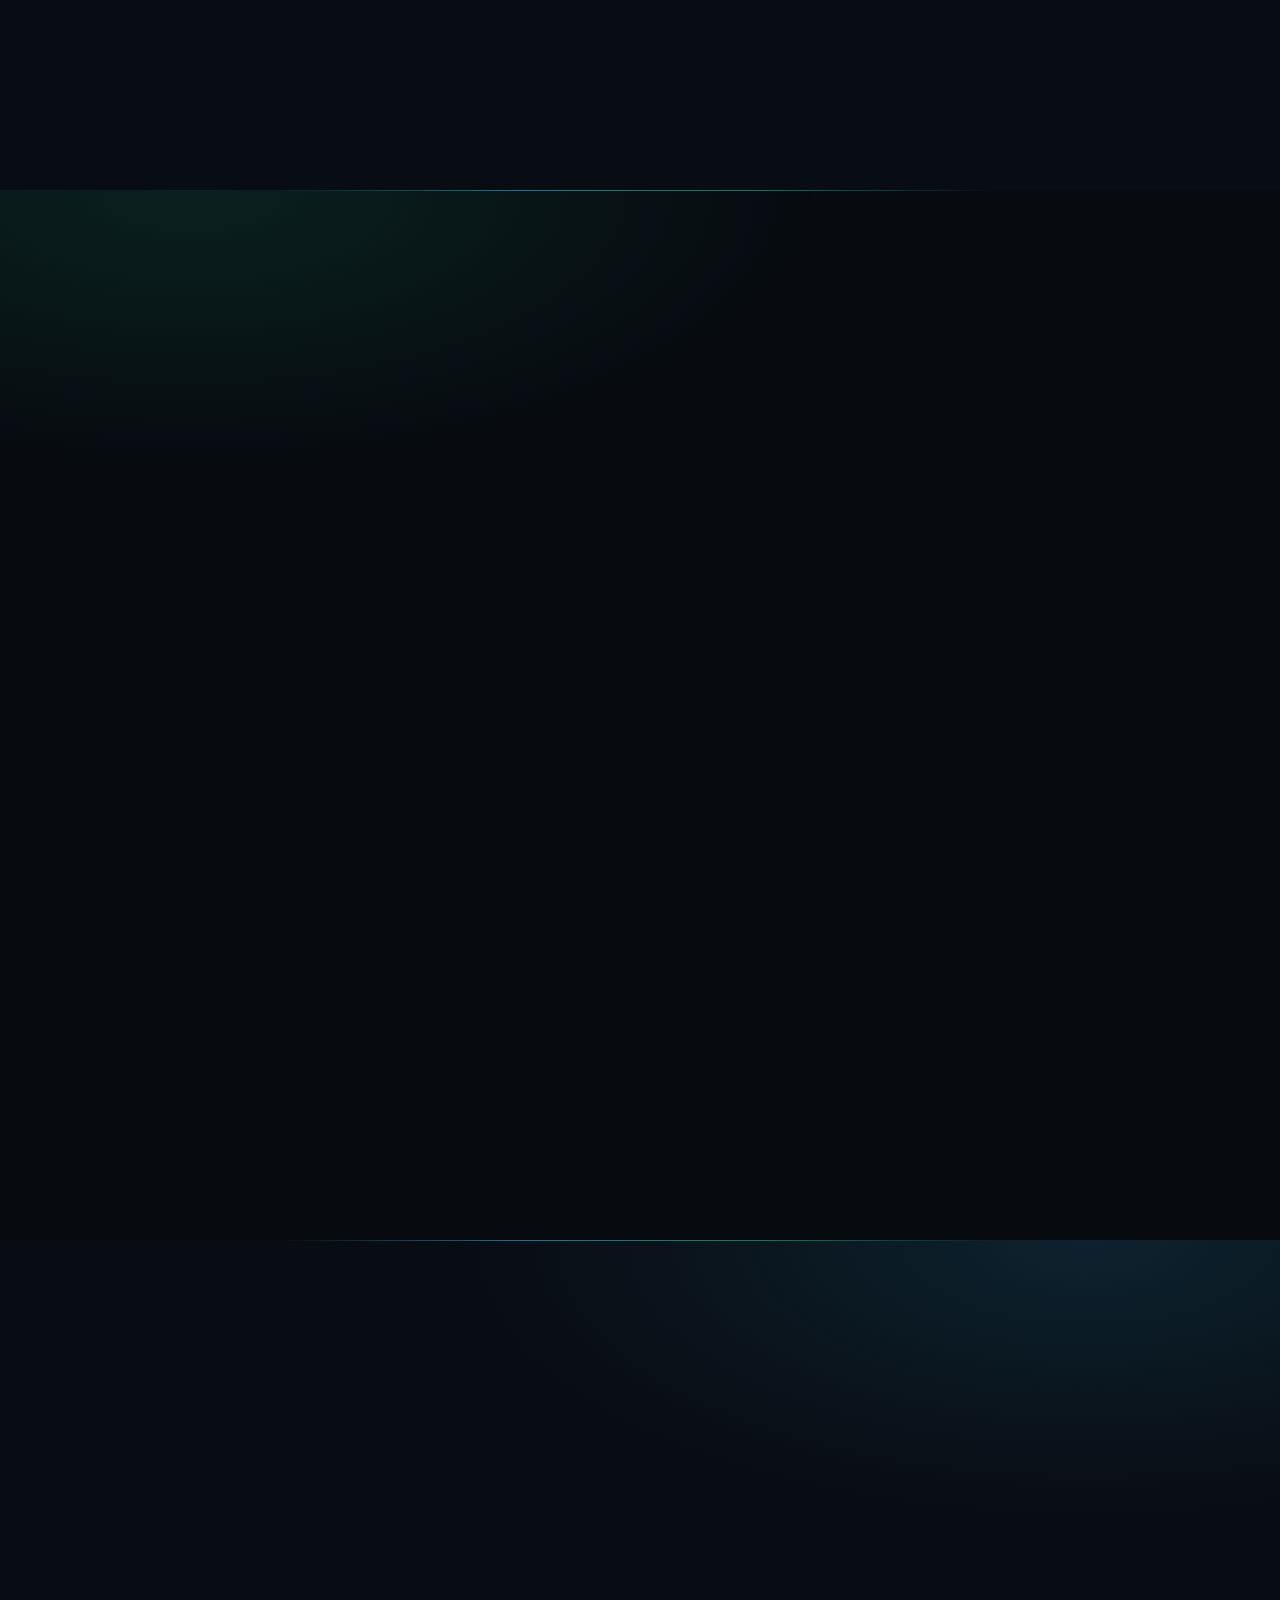
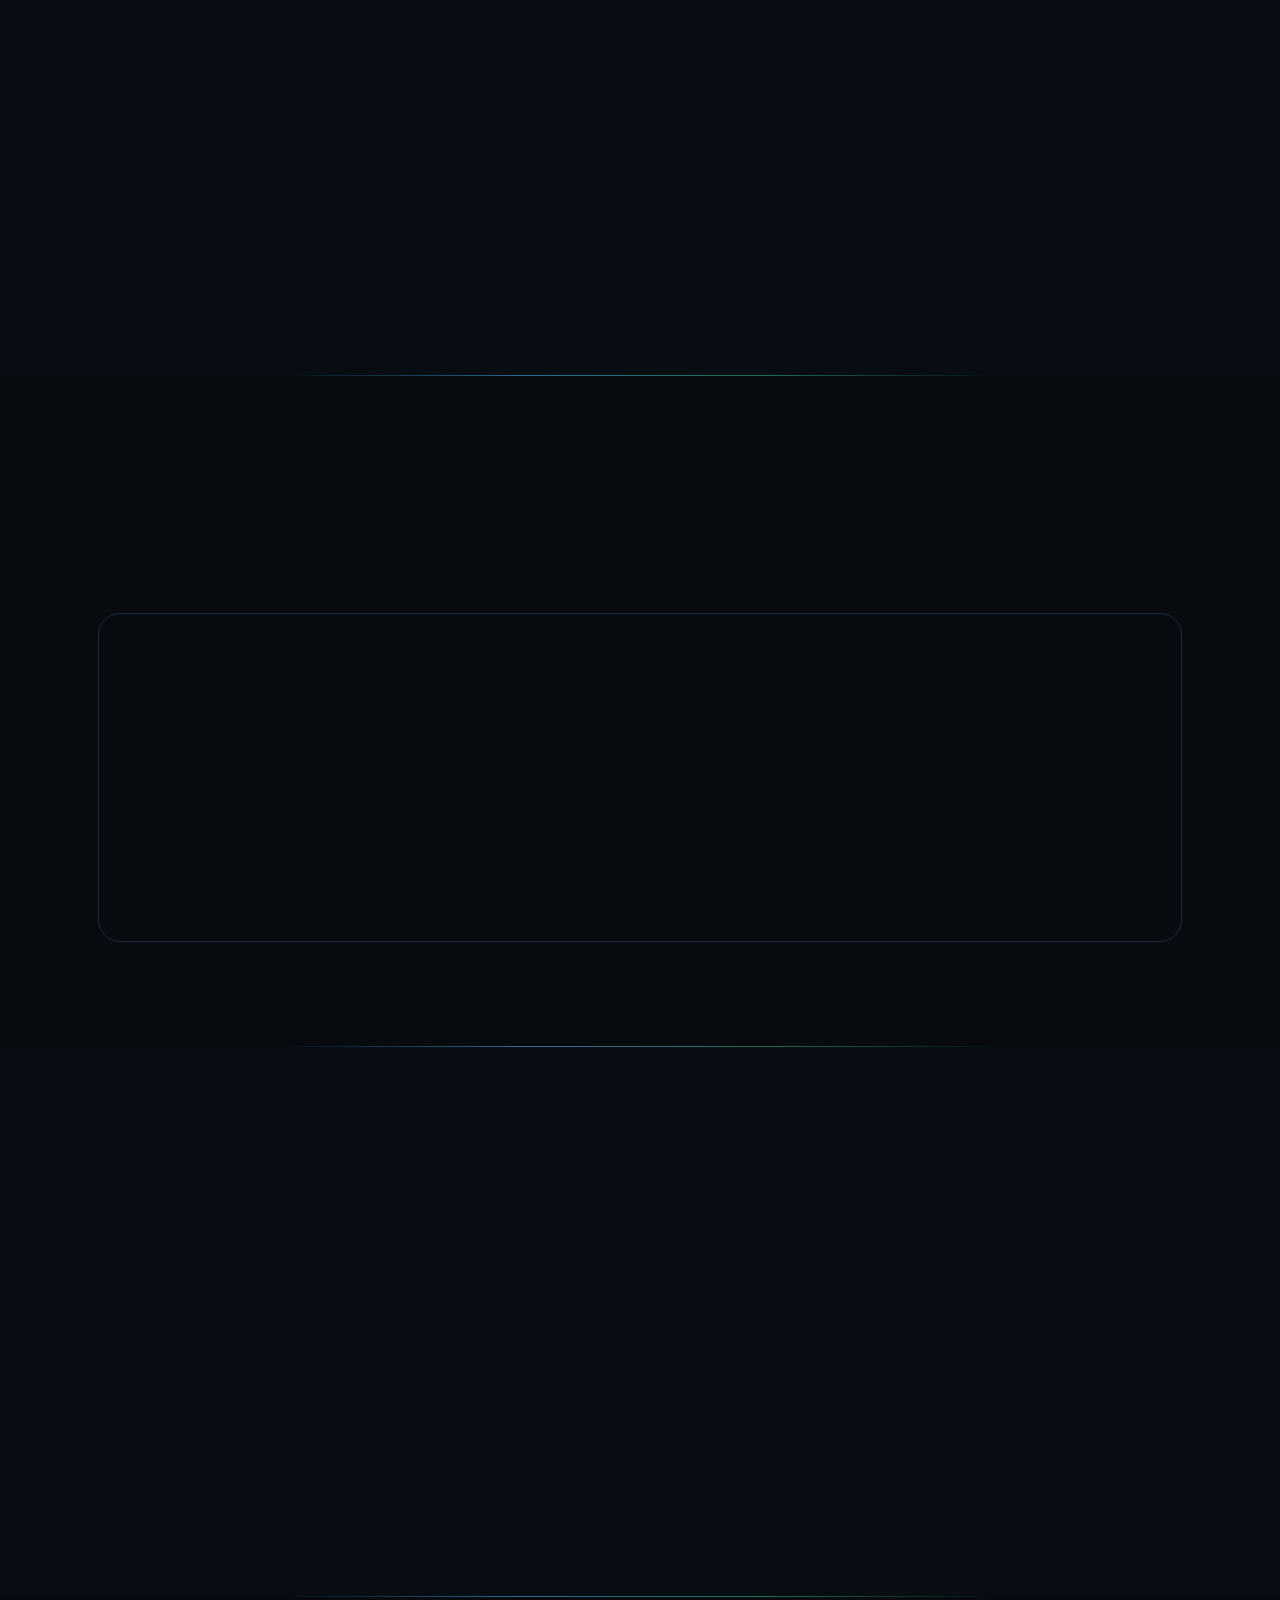
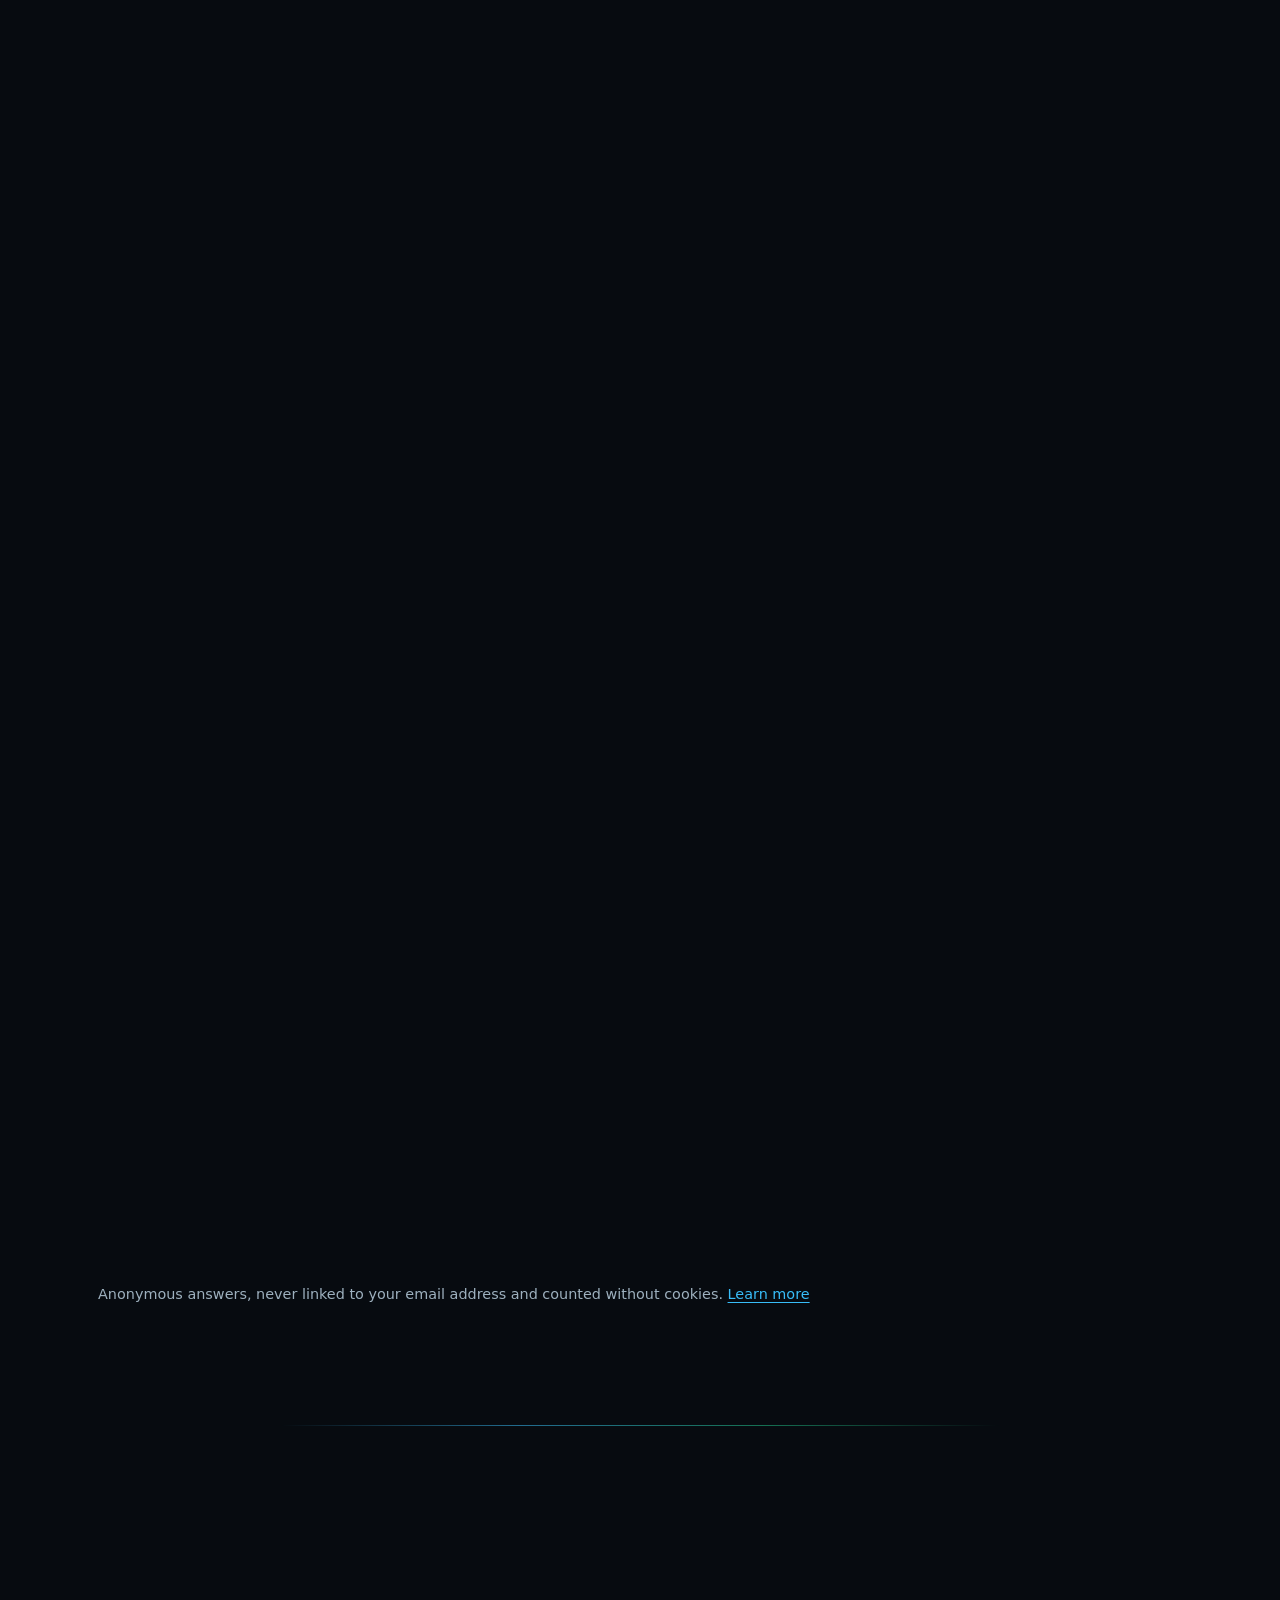
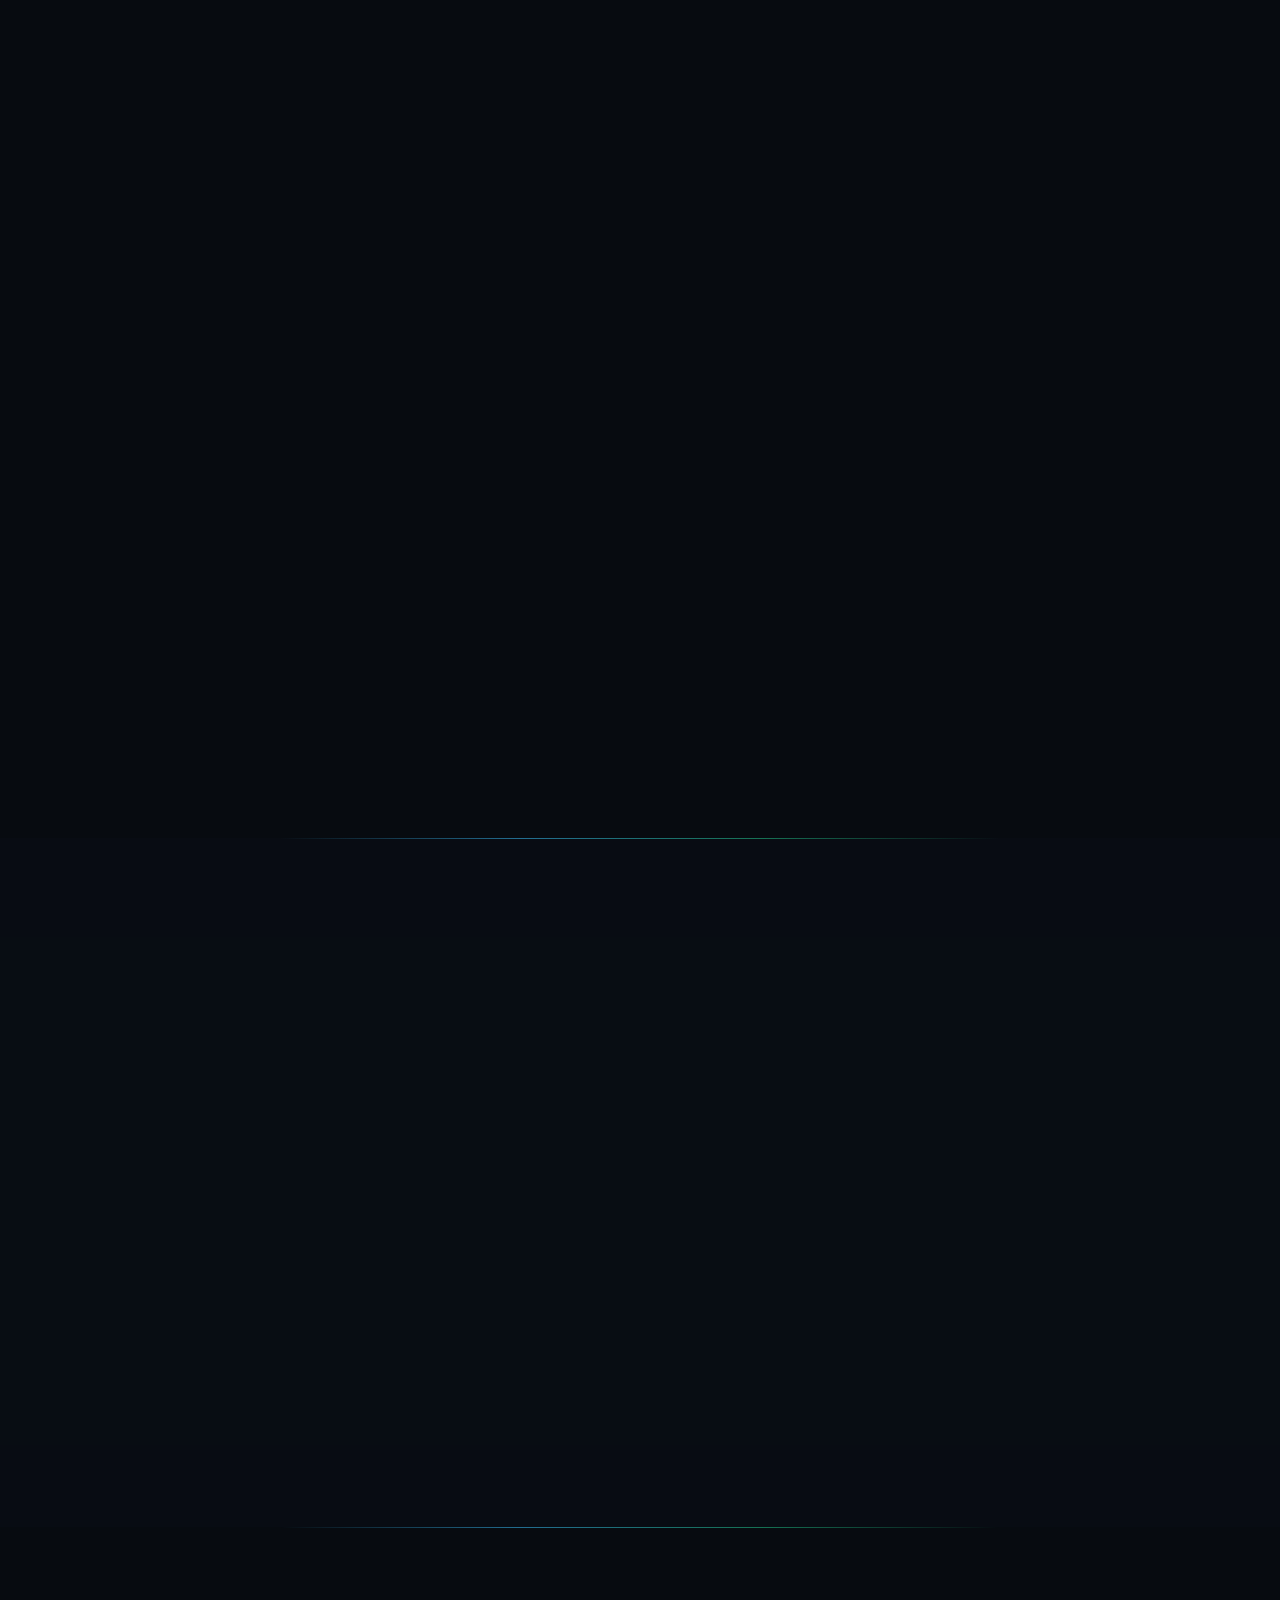
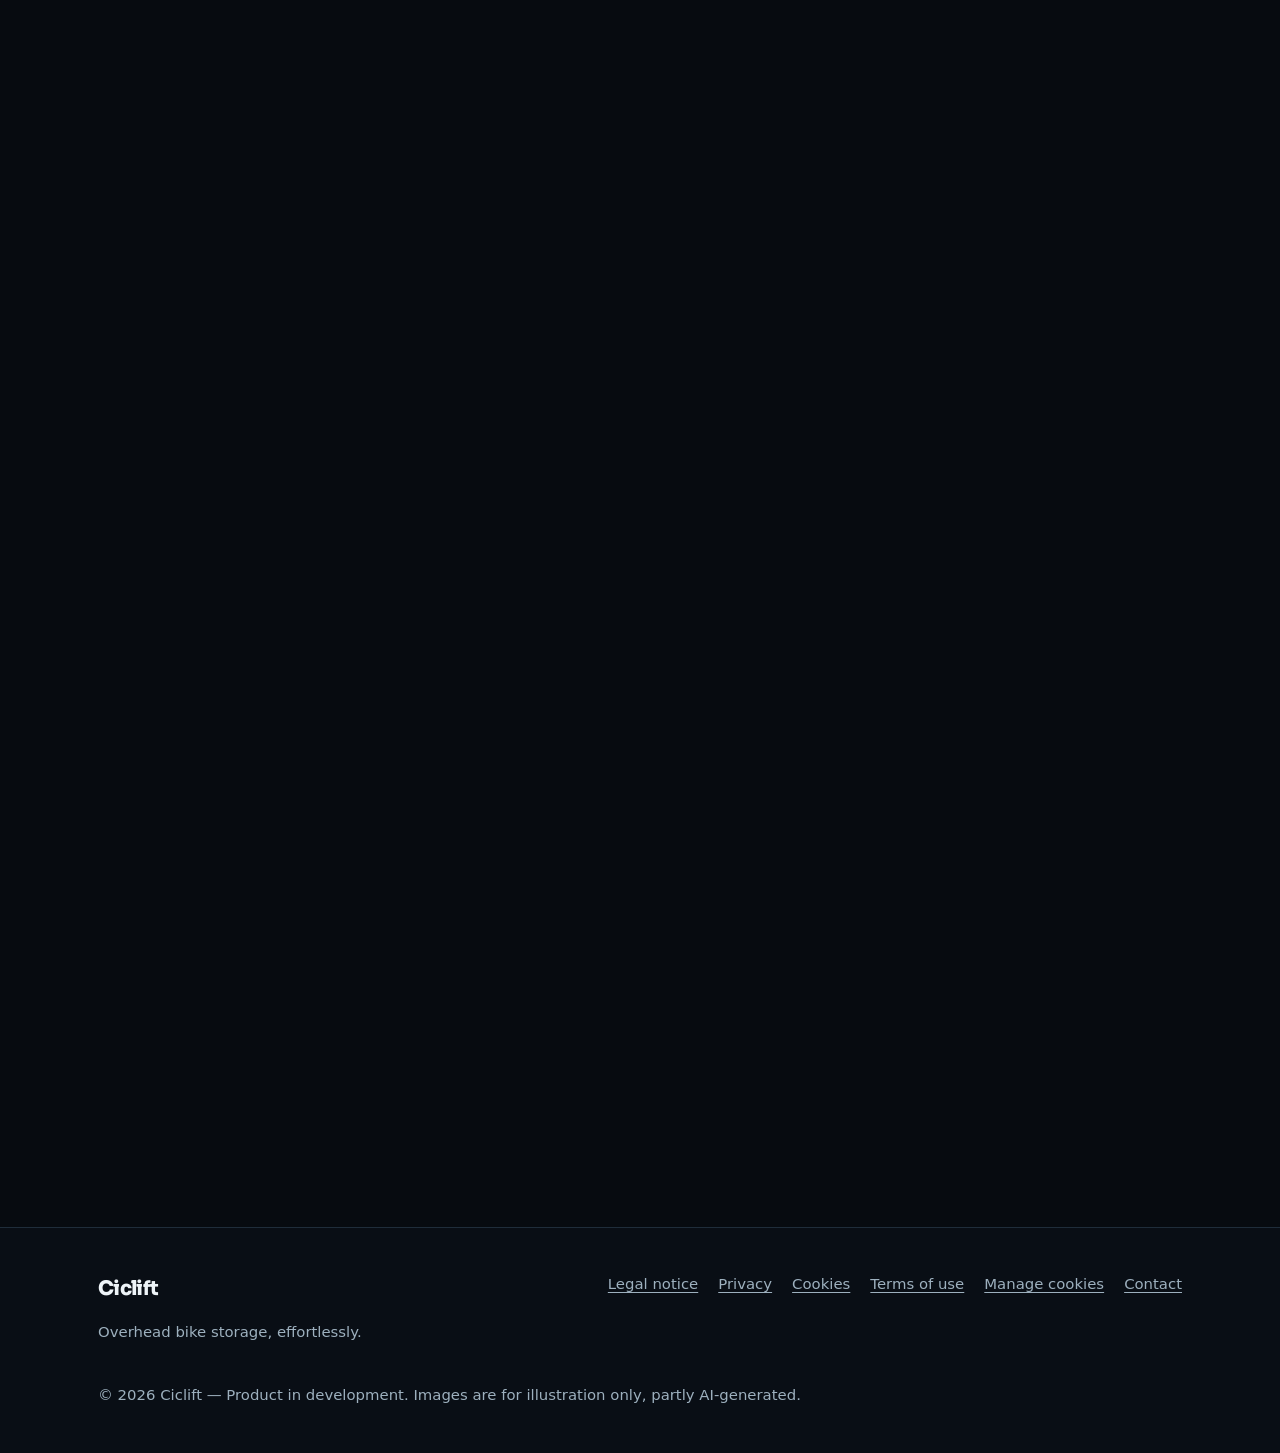
==== commit 75de3465: "Qui porte le projet : portrait retiré (logo à la place), prénom seul affiché Co-Authored-By: Claude " ====
--- a/index.html
+++ b/index.html
@@ -433,8 +433,8 @@
           <p class="eyebrow" data-i18n="founder.eyebrow">Le porteur du projet</p>
           <h2 data-i18n="founder.title">Qui porte le projet ?</h2>
           <div class="founder-id">
-            <img class="founder-avatar" src="assets/img/photos/louis.jpg" width="400" height="400" loading="lazy" decoding="async" alt="">
-            <p><strong data-cfg="ownerName">Louis Desarmenien</strong><span data-i18n="founder.role">Créateur de Ciclift · Lyon</span></p>
+            <svg class="founder-avatar" viewBox="0 0 32 32" aria-hidden="true"><path d="M23.5 8.2A11 11 0 1 0 23.5 23.8" fill="none" stroke="#22c58b" stroke-width="3.6" stroke-linecap="round"/><g stroke="#eef4f8" stroke-width="1.3" stroke-linecap="round"><path d="M16 9.5v13M9.5 16h13M11.4 11.4l9.2 9.2M20.6 11.4l-9.2 9.2"/></g><circle cx="16" cy="16" r="6.5" fill="none" stroke="#eef4f8" stroke-width="1.8"/><circle cx="16" cy="16" r="1.8" fill="#eef4f8"/><path d="M26.5 21V11M24 13.5l2.5-2.5 2.5 2.5" fill="none" stroke="#38bdf8" stroke-width="1.6" stroke-linecap="round" stroke-linejoin="round"/></svg>
+            <p><strong>Louis</strong><span data-i18n="founder.role">Créateur de Ciclift · Lyon</span></p>
           </div>
           <p data-i18n="founder.p1">Je m'appelle Louis, j'habite à Lyon, et Ciclift est né dans mon propre garage. Passionné de VTT, j'ai couru plusieurs fois la Mégavalanche à l'Alpe d'Huez.</p>
           <p data-i18n="founder.p2">Les vélos dont on ne se sert presque jamais, je les ai montés au grenier. C'est contraignant, mais on y va rarement. Pour ceux qu'on prend tous les week-ends, il me fallait autre chose : un rangement qui ne gêne pas au quotidien, mais qui rend le vélo sans effort, dès qu'on veut rouler.</p>
--- a/assets/css/style.css
+++ b/assets/css/style.css
@@ -616,3 +616,6 @@
 .notice .btn { min-height: 36px; padding: 6px 14px; font-size: .85rem; }
 @media (min-width: 720px) { .notice { left: 24px; right: auto; bottom: 24px; margin: 0; } }
 @media print { .notice { display: none; } }
+
+/* Section « Qui porte le projet ? » : le logo remplace le portrait (pas de photo du visage en ligne) */
+svg.founder-avatar { background: var(--bg); padding: 9px; box-sizing: border-box; overflow: visible; }
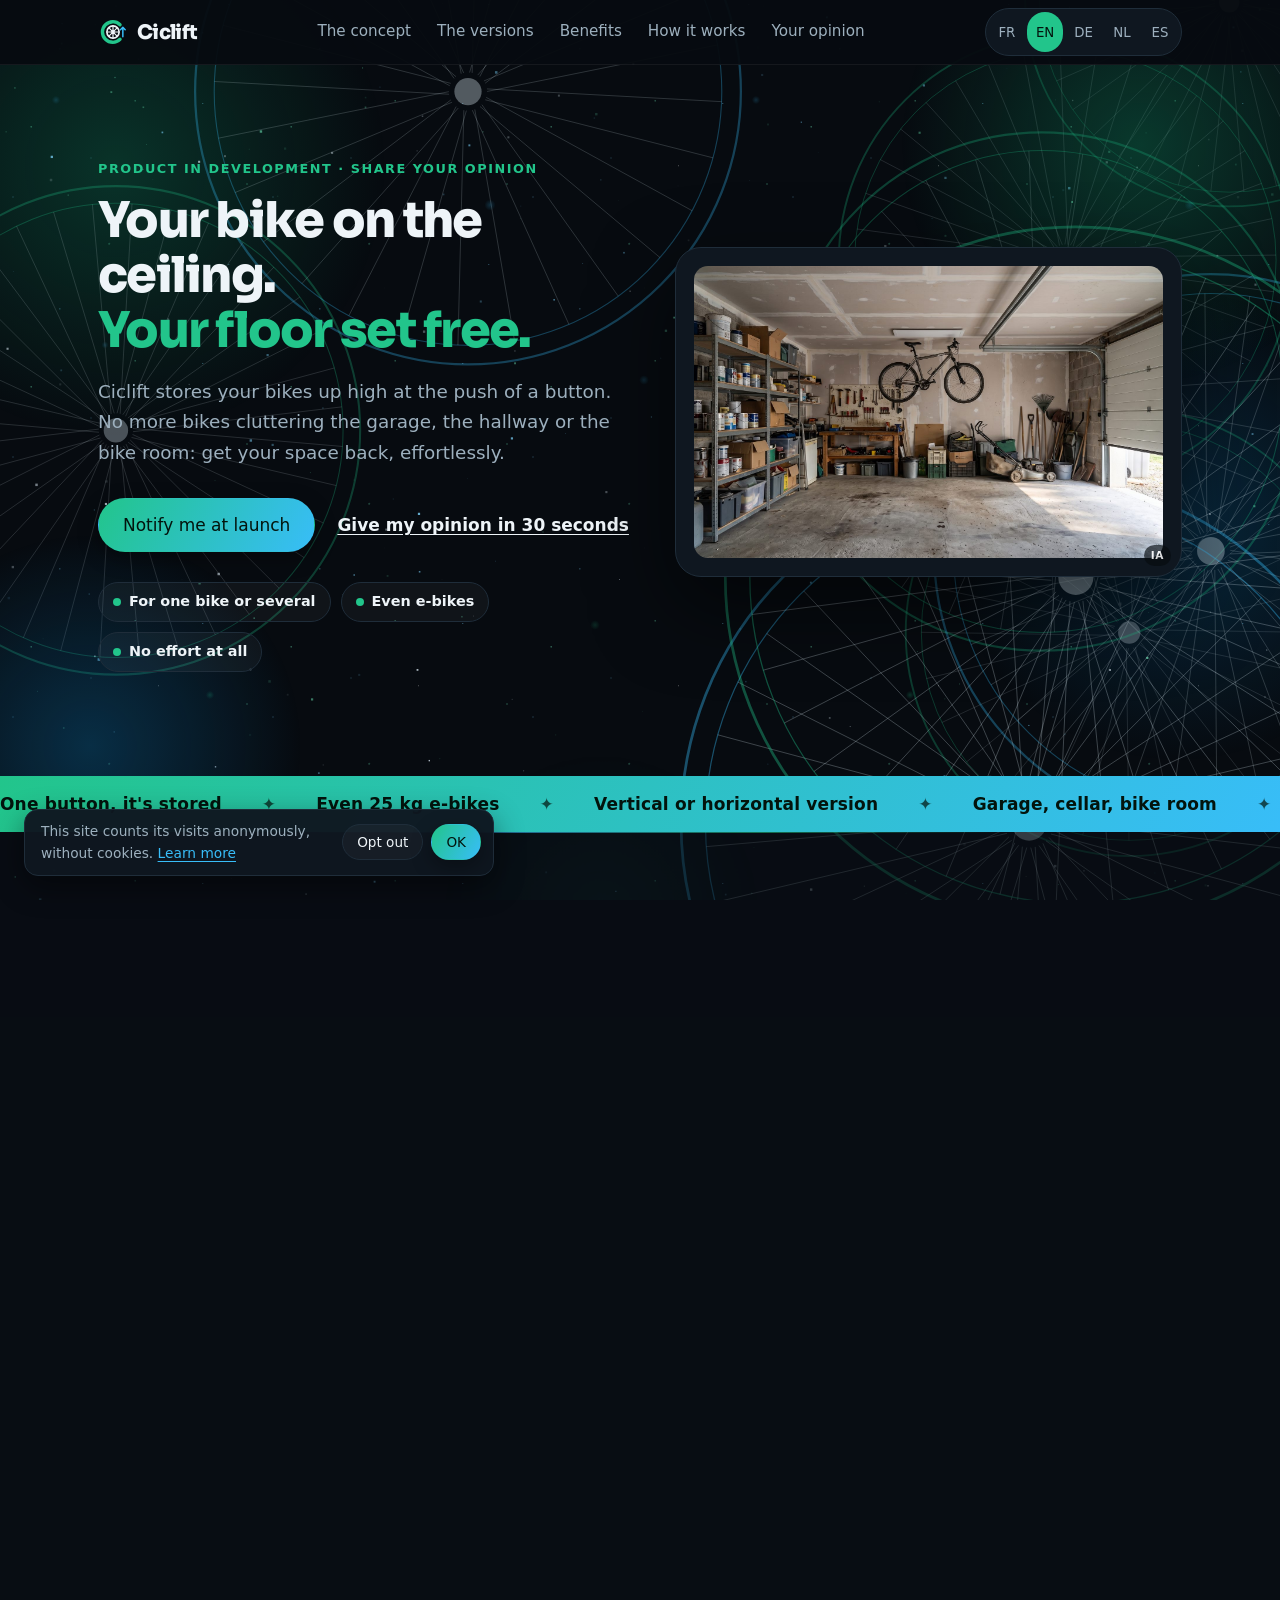
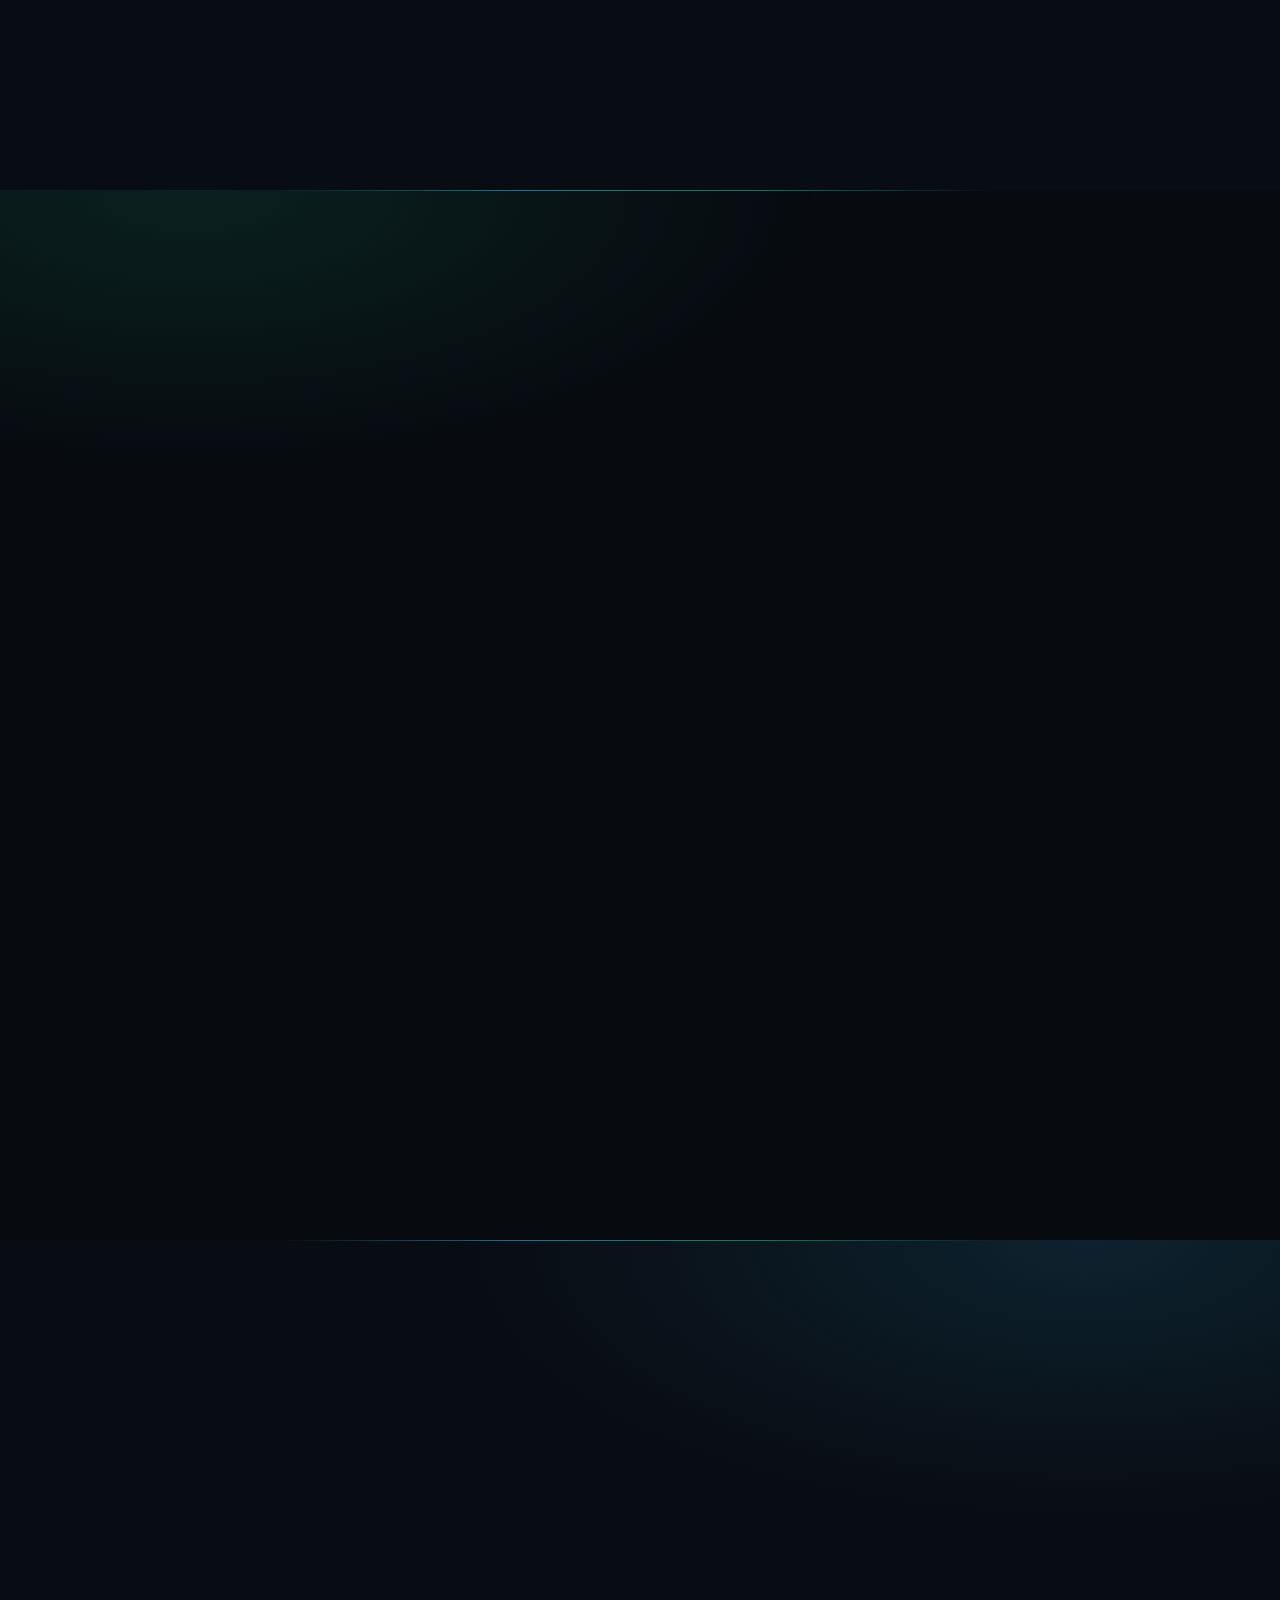
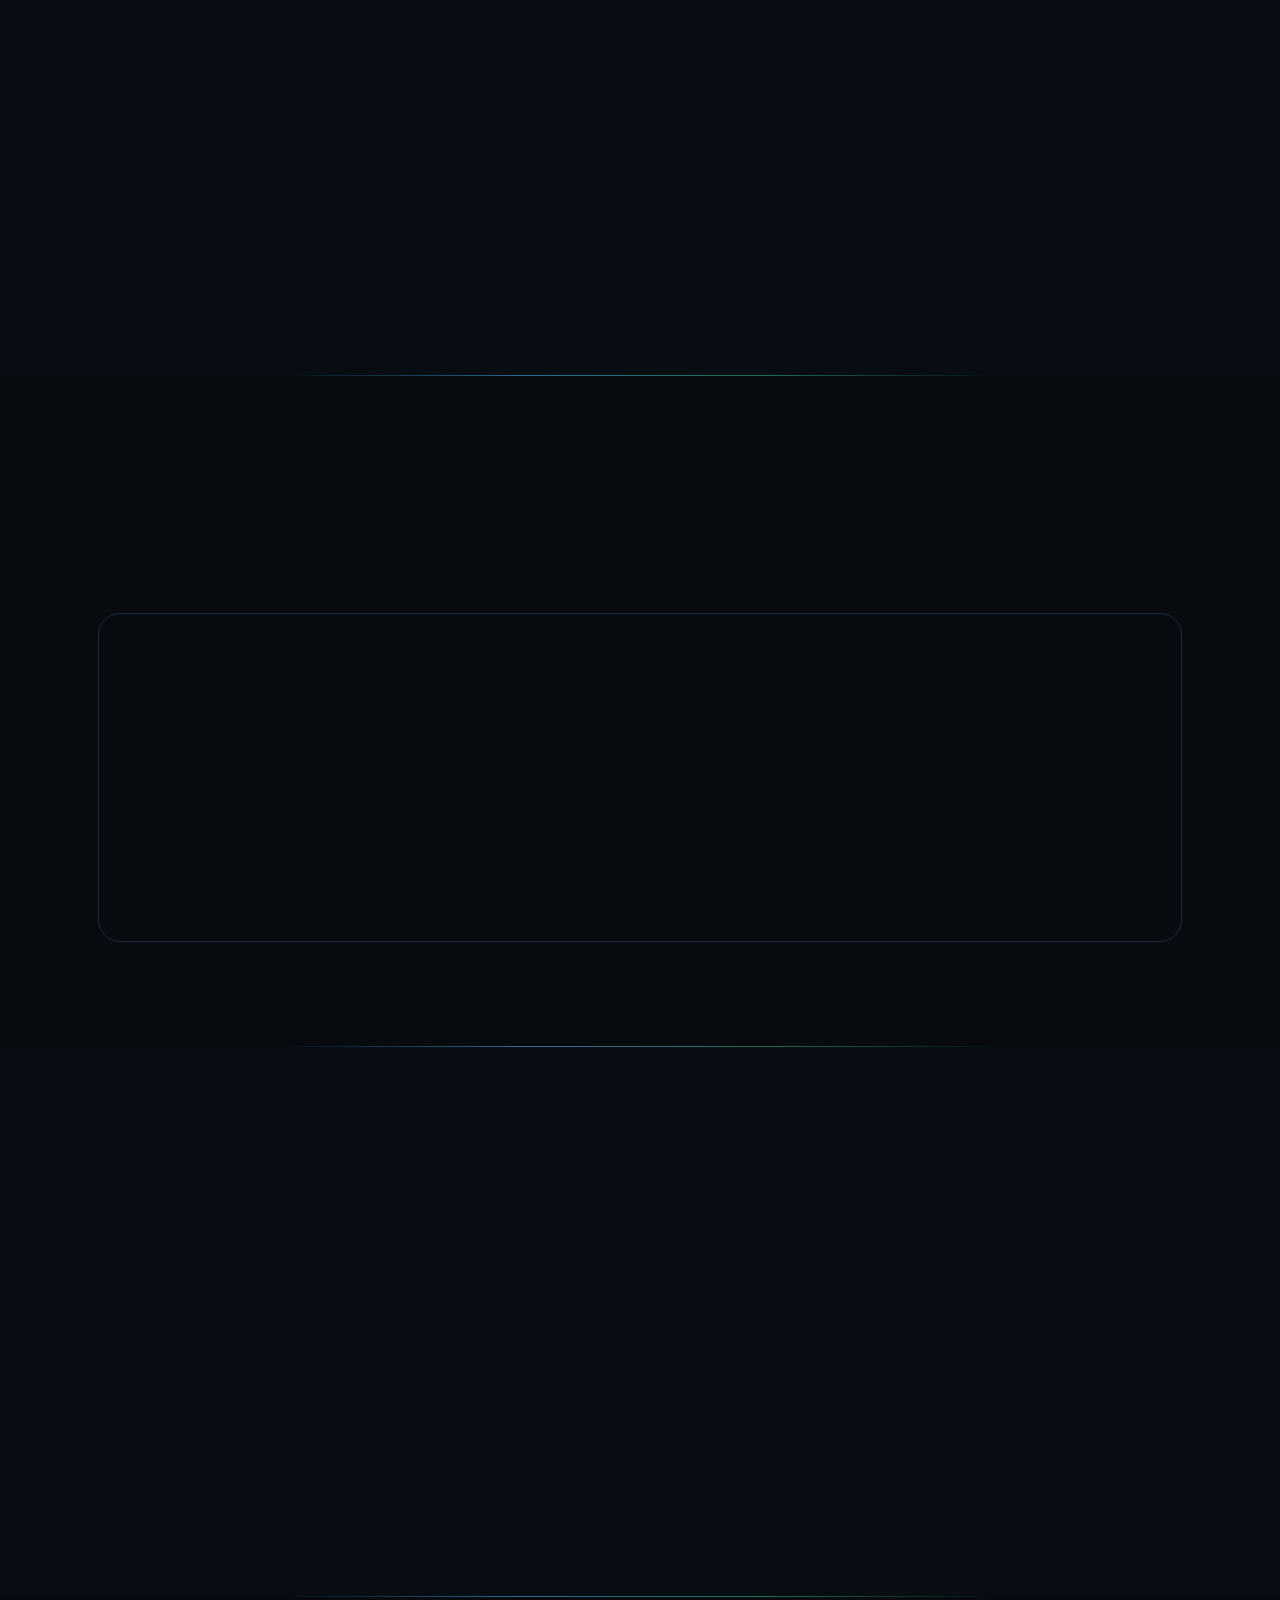
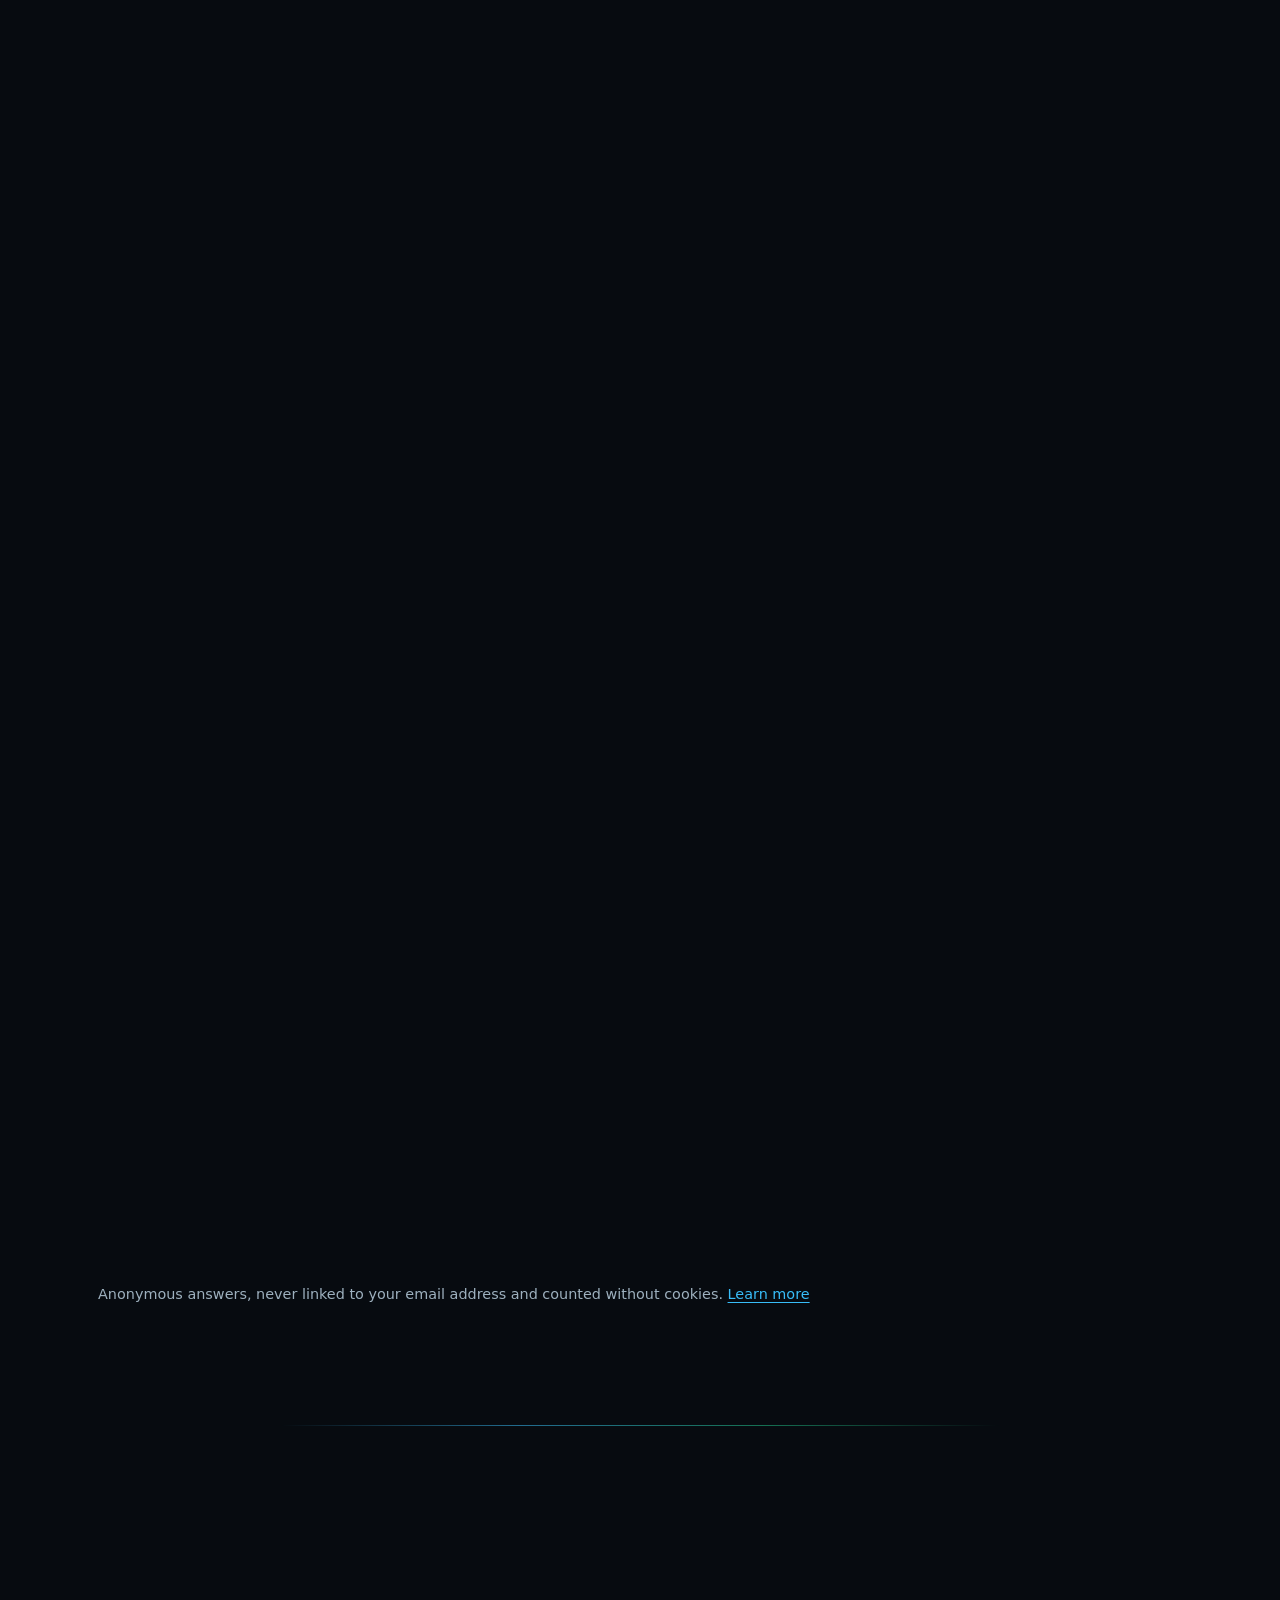
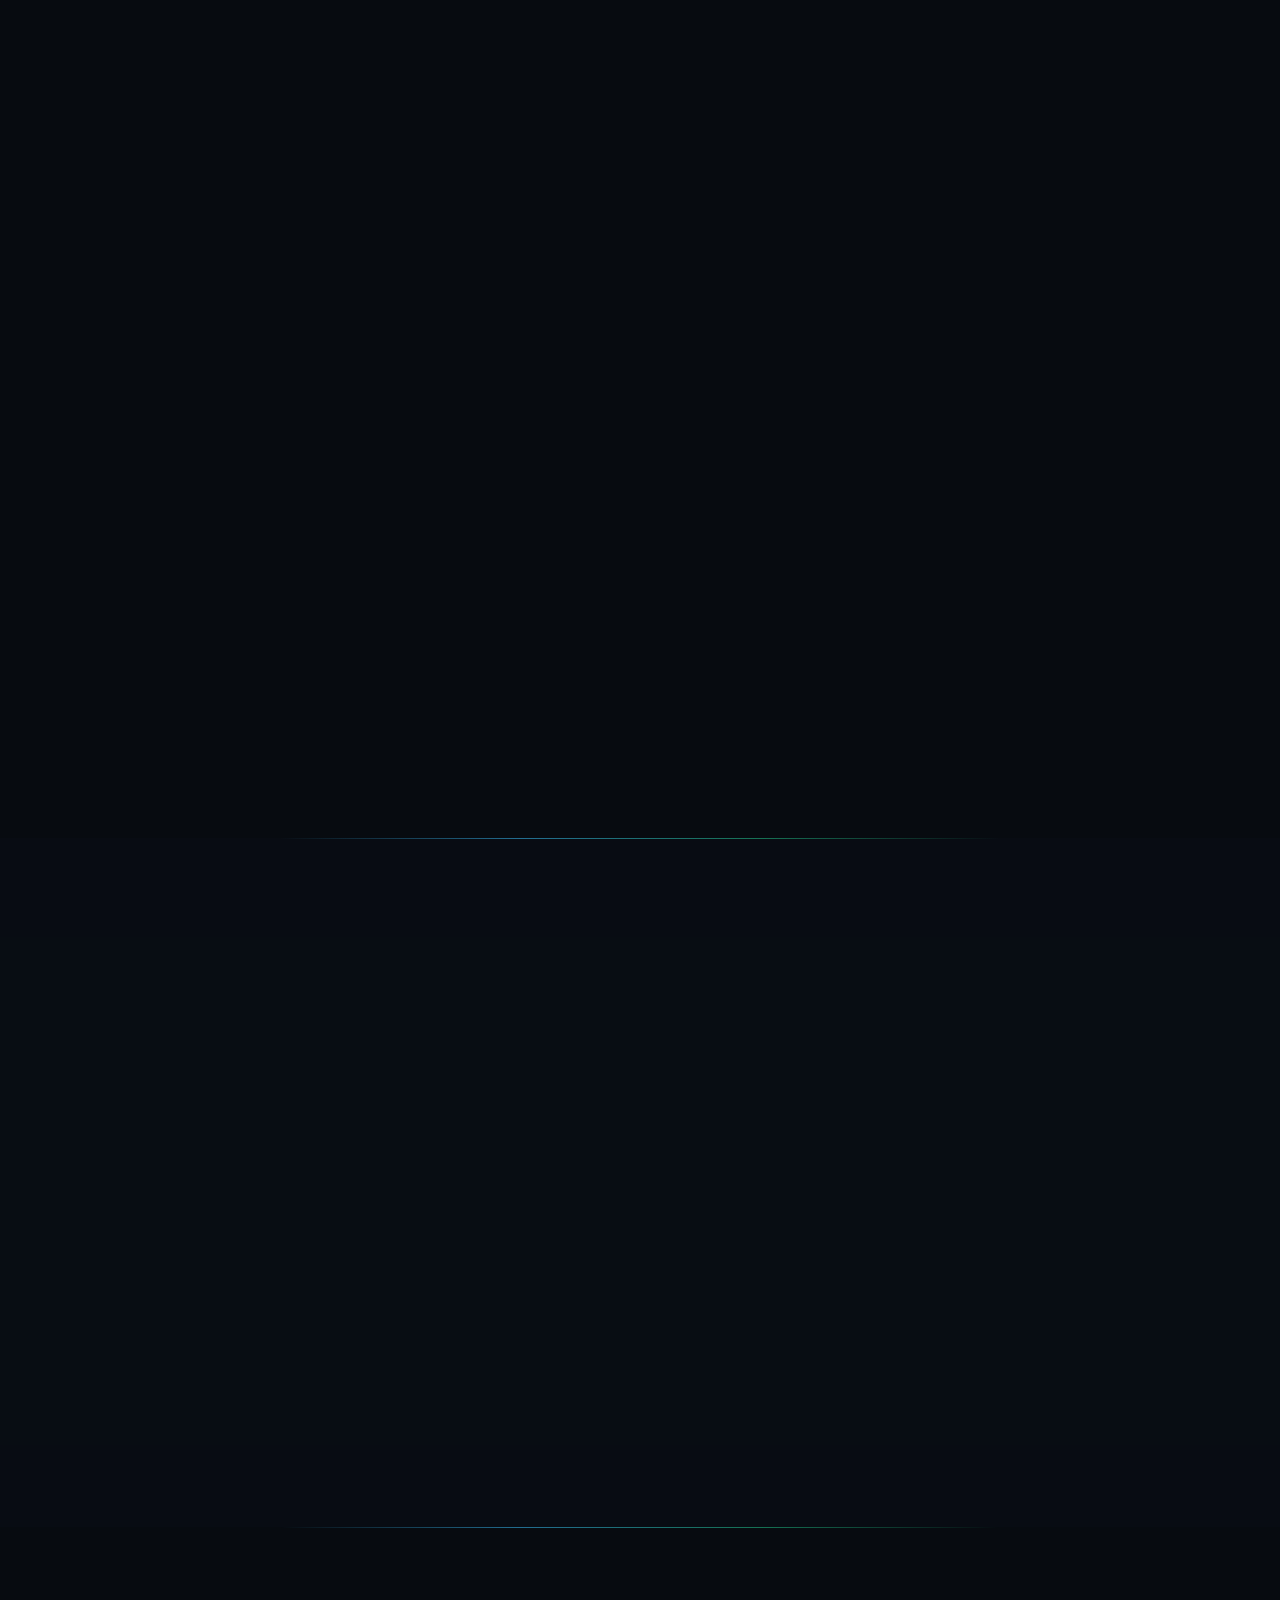
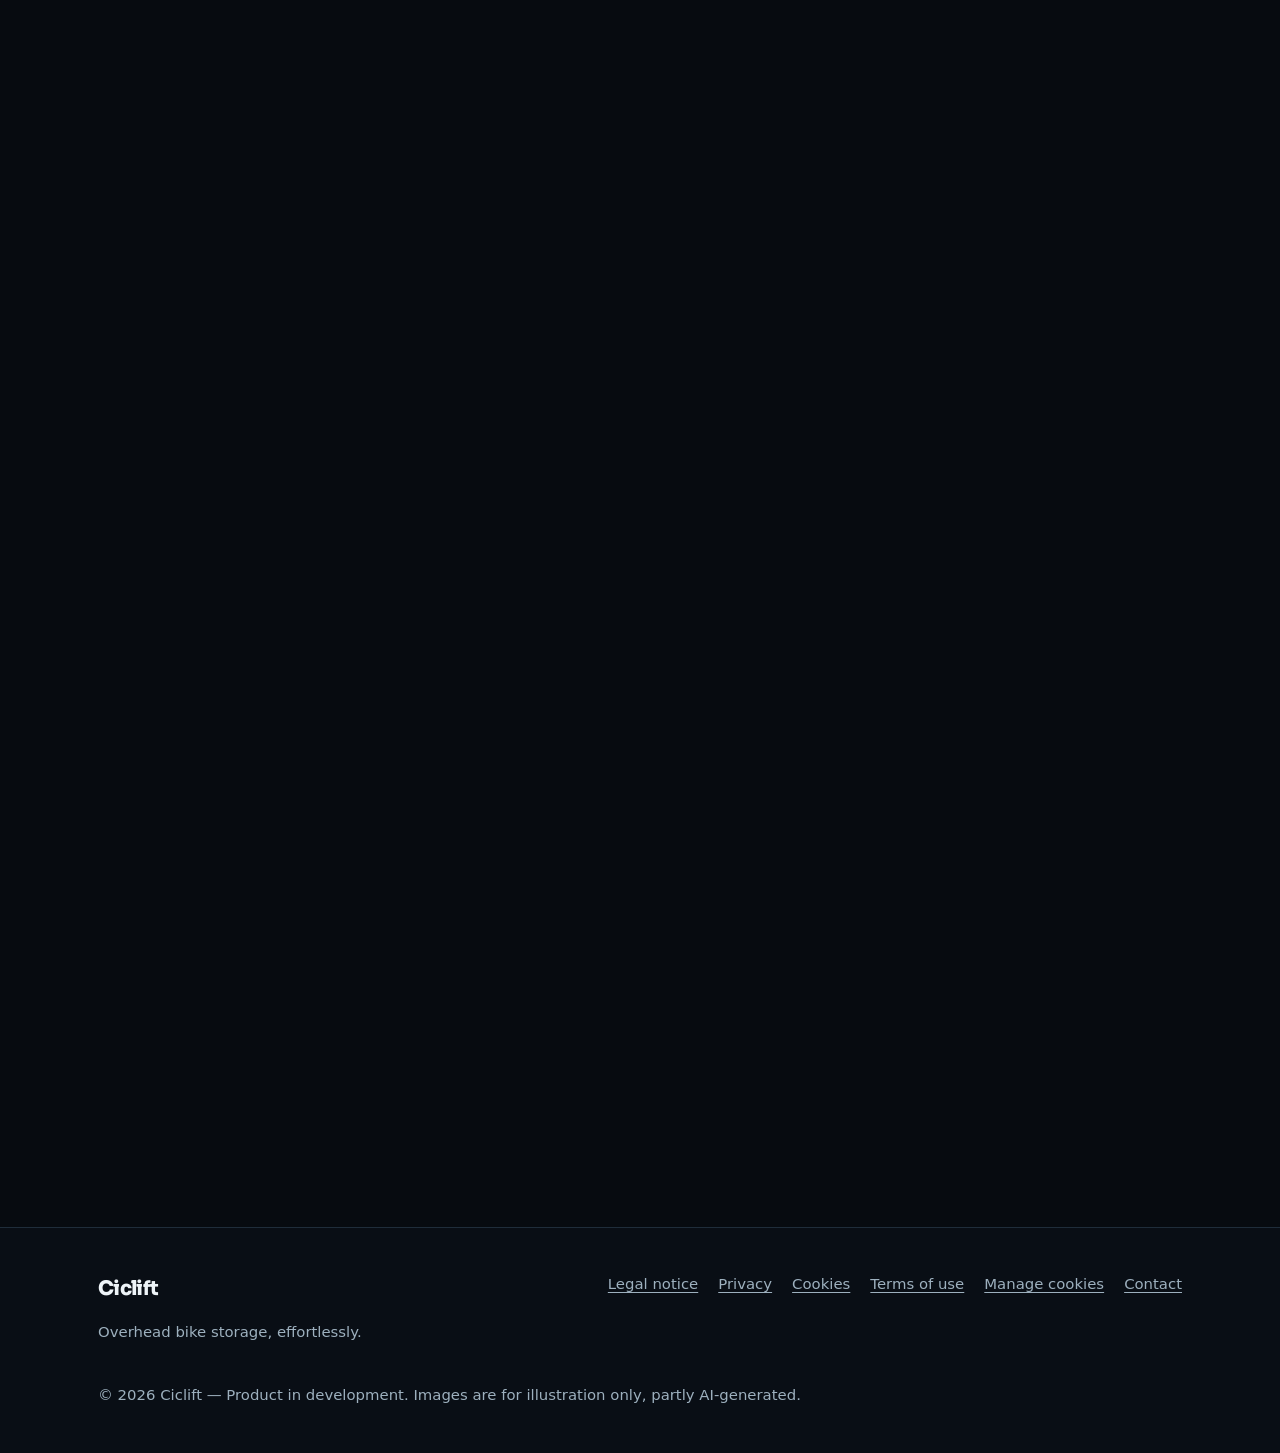
==== commit 7ff520e5: "Version anti-cache après retrait du portrait" ====
--- a/index.html
+++ b/index.html
@@ -30,12 +30,12 @@
   <link rel="icon" href="assets/img/favicon-32.png" sizes="32x32" type="image/png">
   <link rel="apple-touch-icon" href="assets/img/apple-touch-icon.png">
   <link rel="preload" href="assets/fonts/sora-latin-wght-normal.woff2" as="font" type="font/woff2" crossorigin>
-  <link rel="stylesheet" href="assets/css/style.css?v=202610211151">
-  <script src="assets/js/config.js?v=202610211151" defer></script>
-  <script src="assets/js/lang/fr.js?v=202610211151" defer></script>
-  <script src="assets/js/i18n.js?v=202610211151" defer></script>
-  <script src="assets/js/consent.js?v=202610211151" defer></script>
-  <script src="assets/js/main.js?v=202610211151" defer></script>
+  <link rel="stylesheet" href="assets/css/style.css?v=202610211359">
+  <script src="assets/js/config.js?v=202610211359" defer></script>
+  <script src="assets/js/lang/fr.js?v=202610211359" defer></script>
+  <script src="assets/js/i18n.js?v=202610211359" defer></script>
+  <script src="assets/js/consent.js?v=202610211359" defer></script>
+  <script src="assets/js/main.js?v=202610211359" defer></script>
 </head>
 <body data-page="index">
   <a class="skip-link" href="#contenu" data-i18n="skip">Aller au contenu</a>
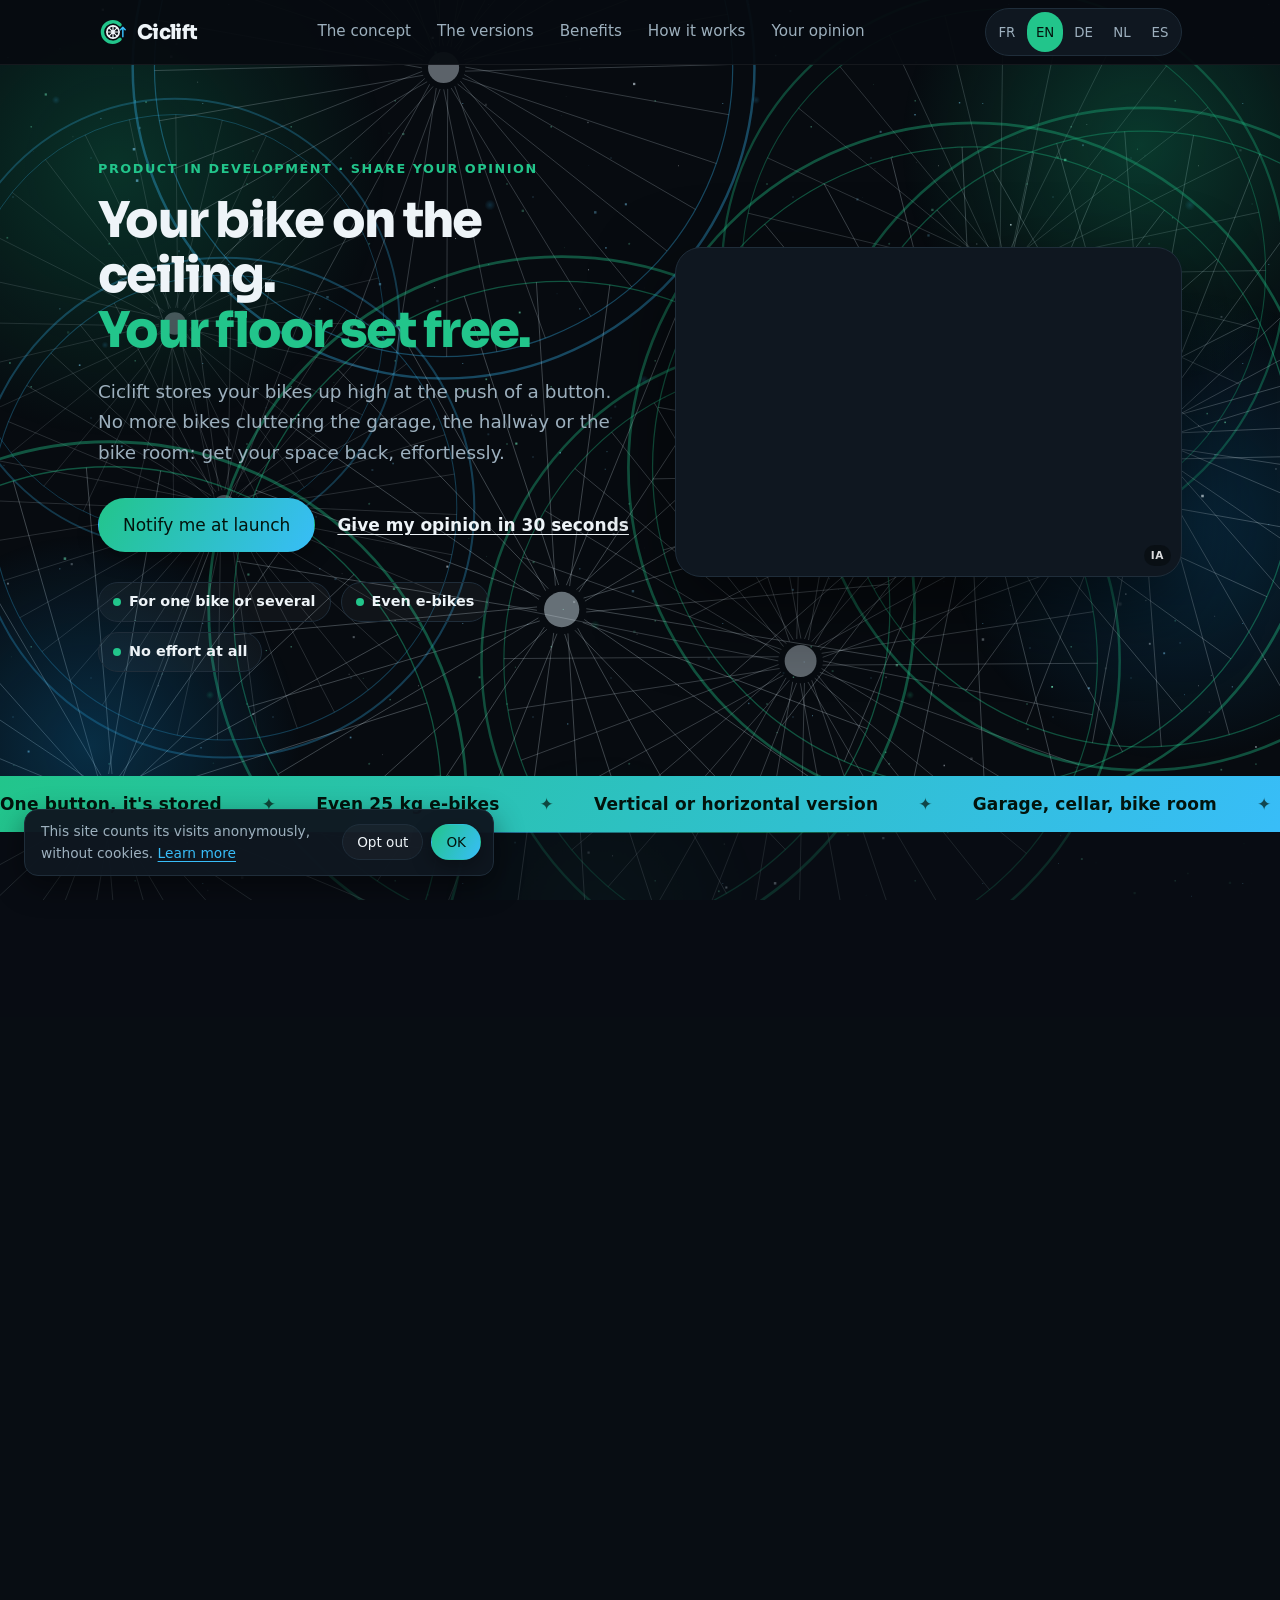
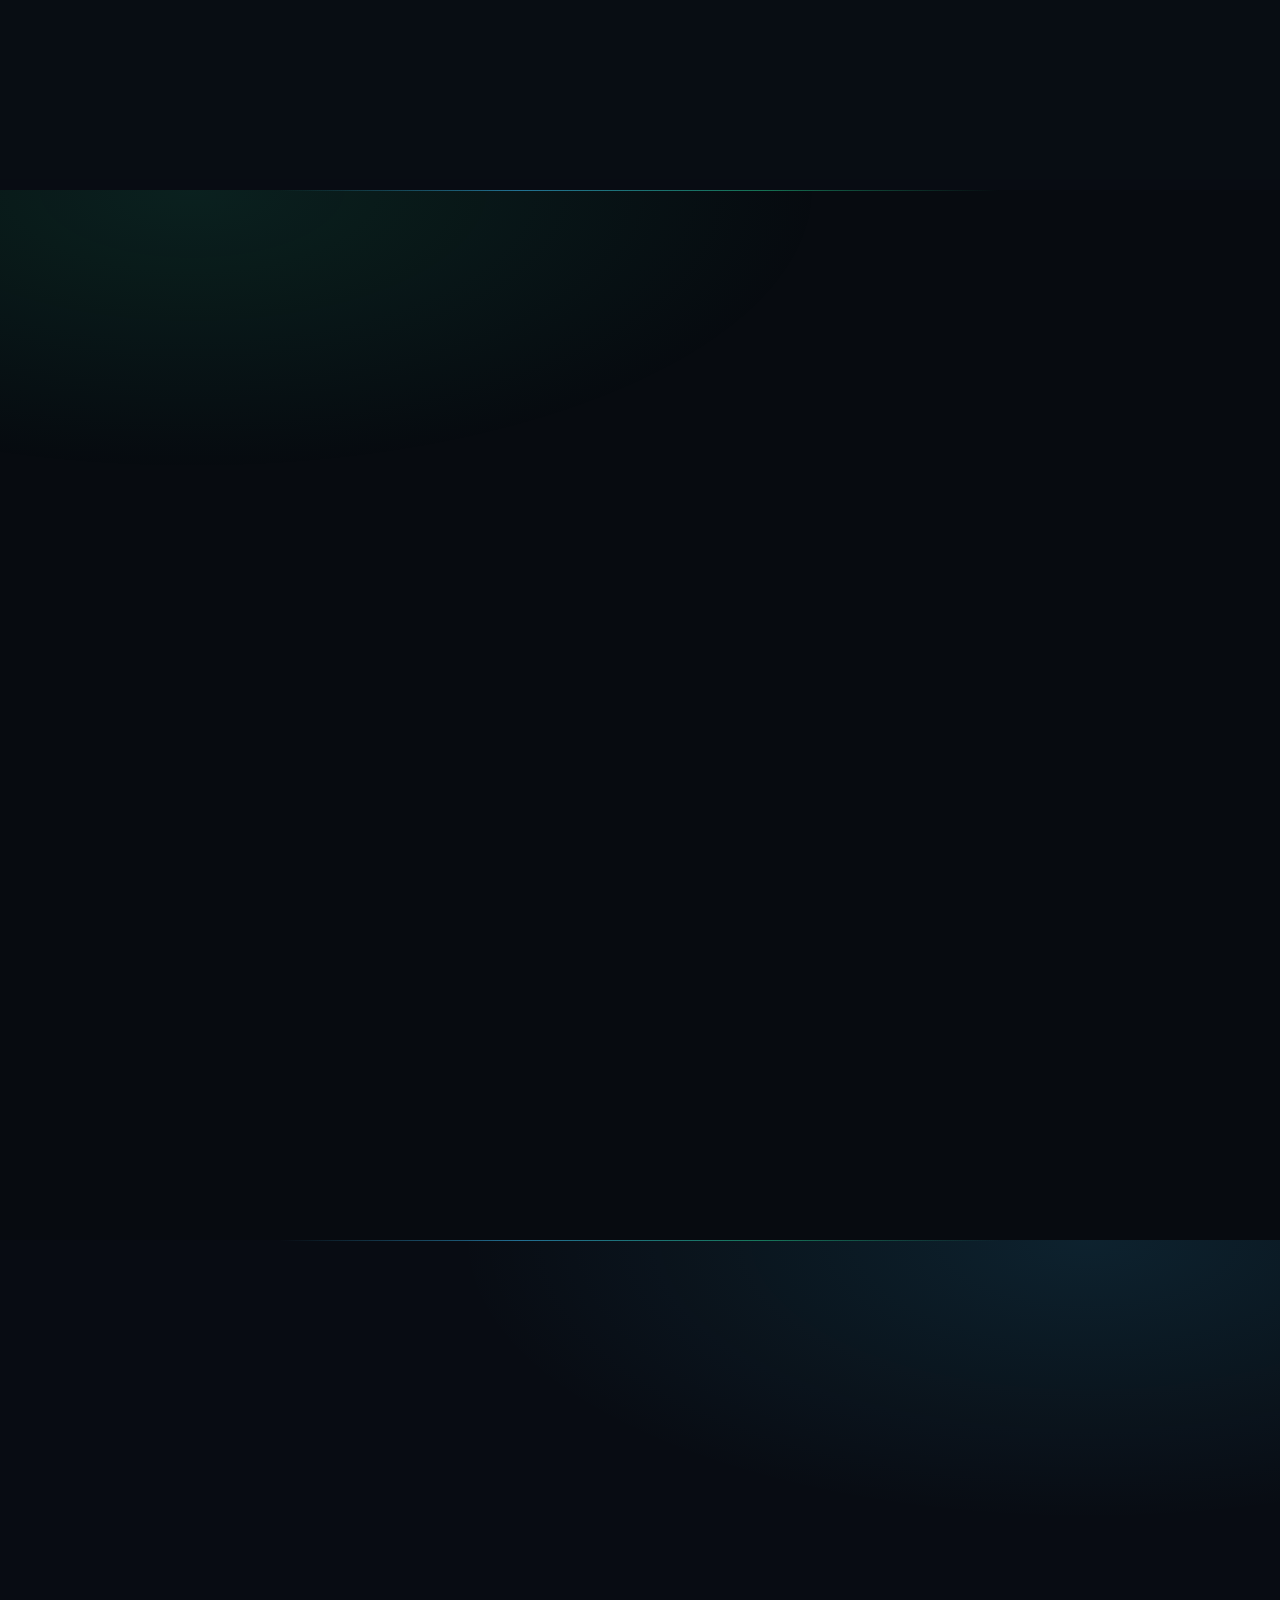
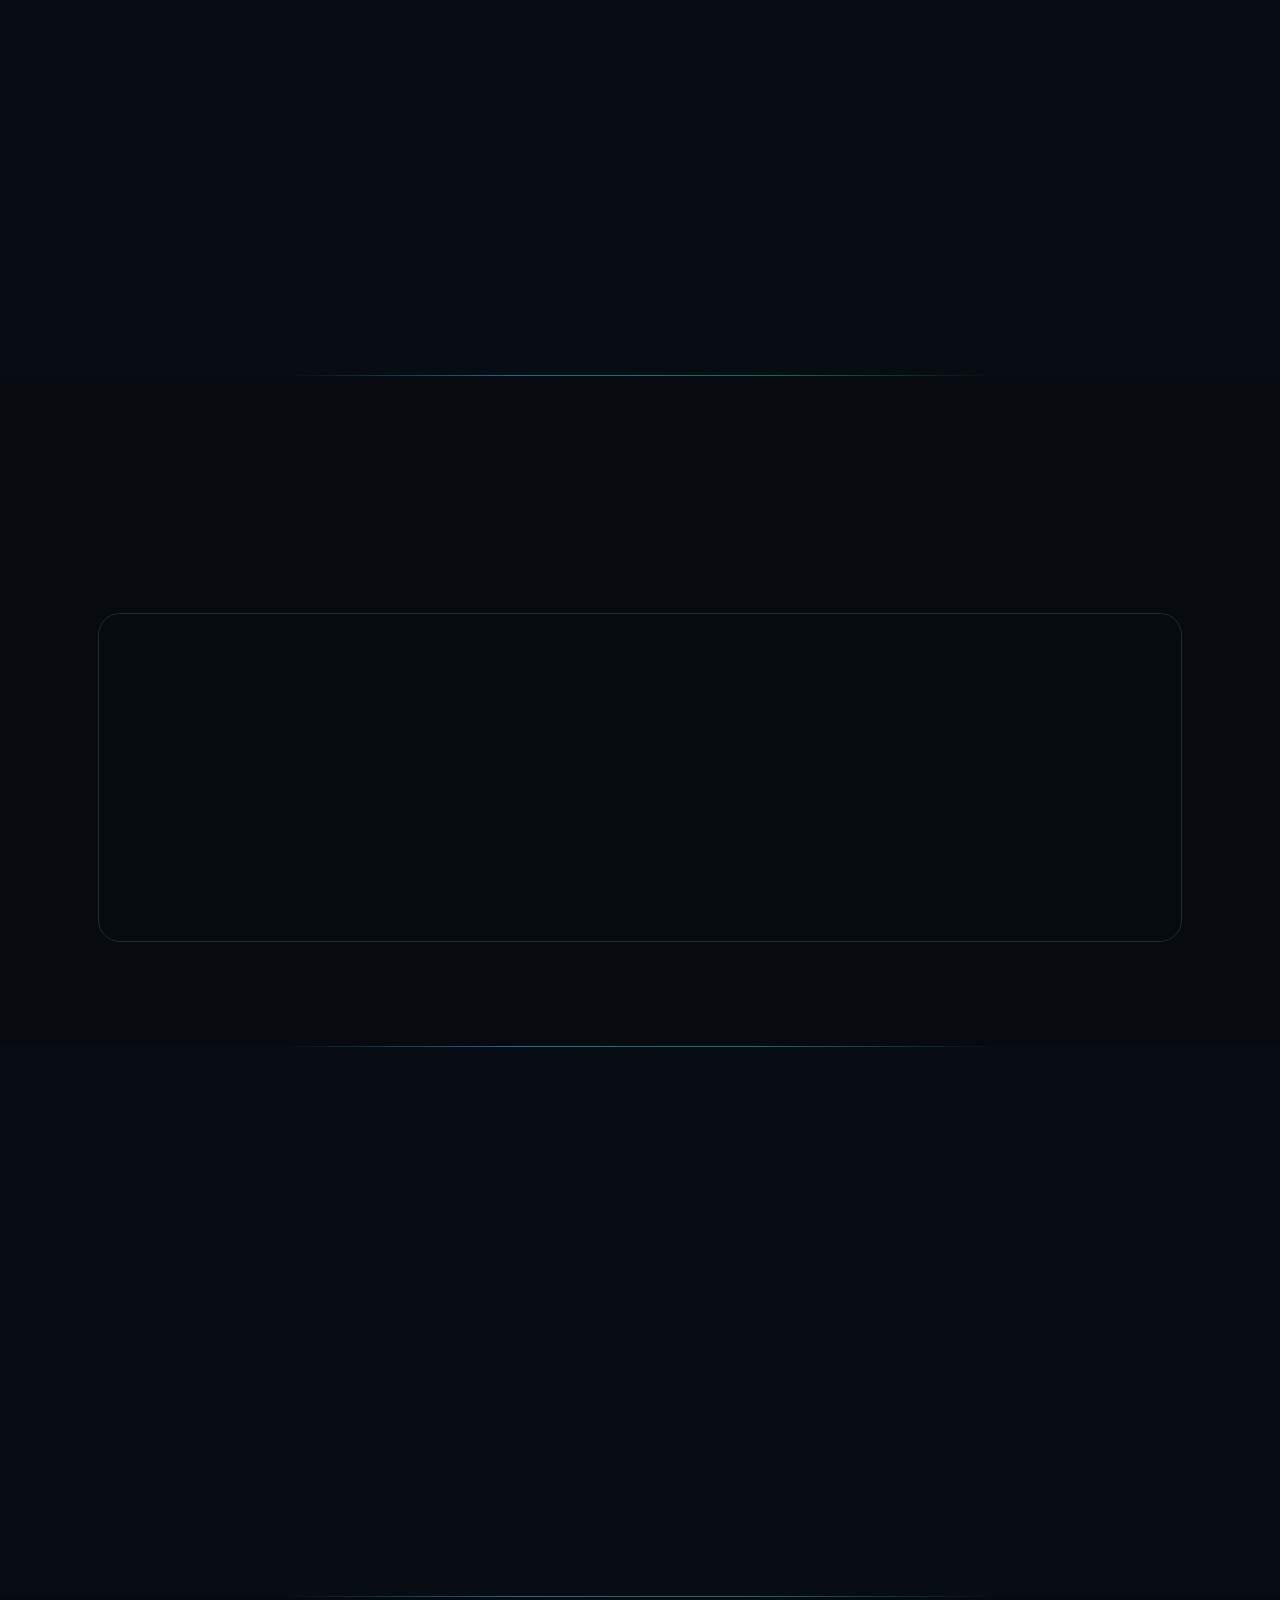
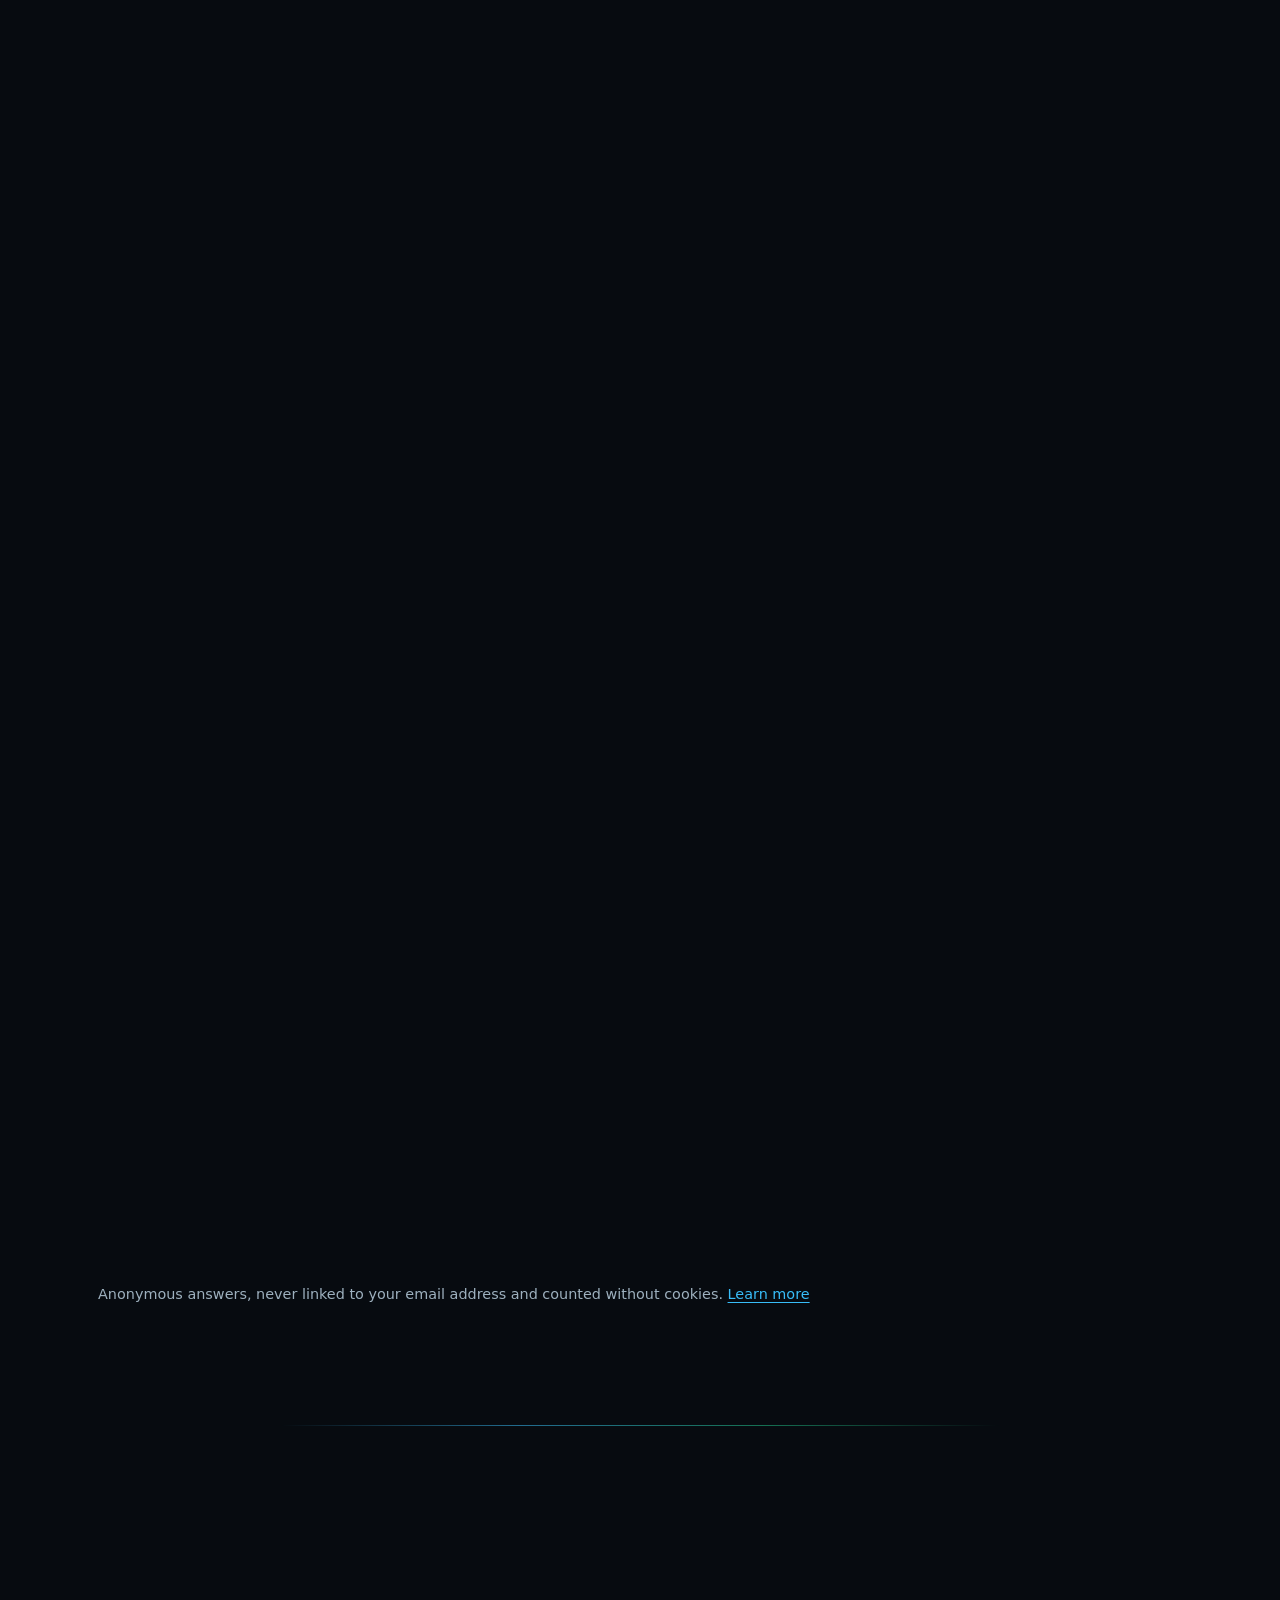
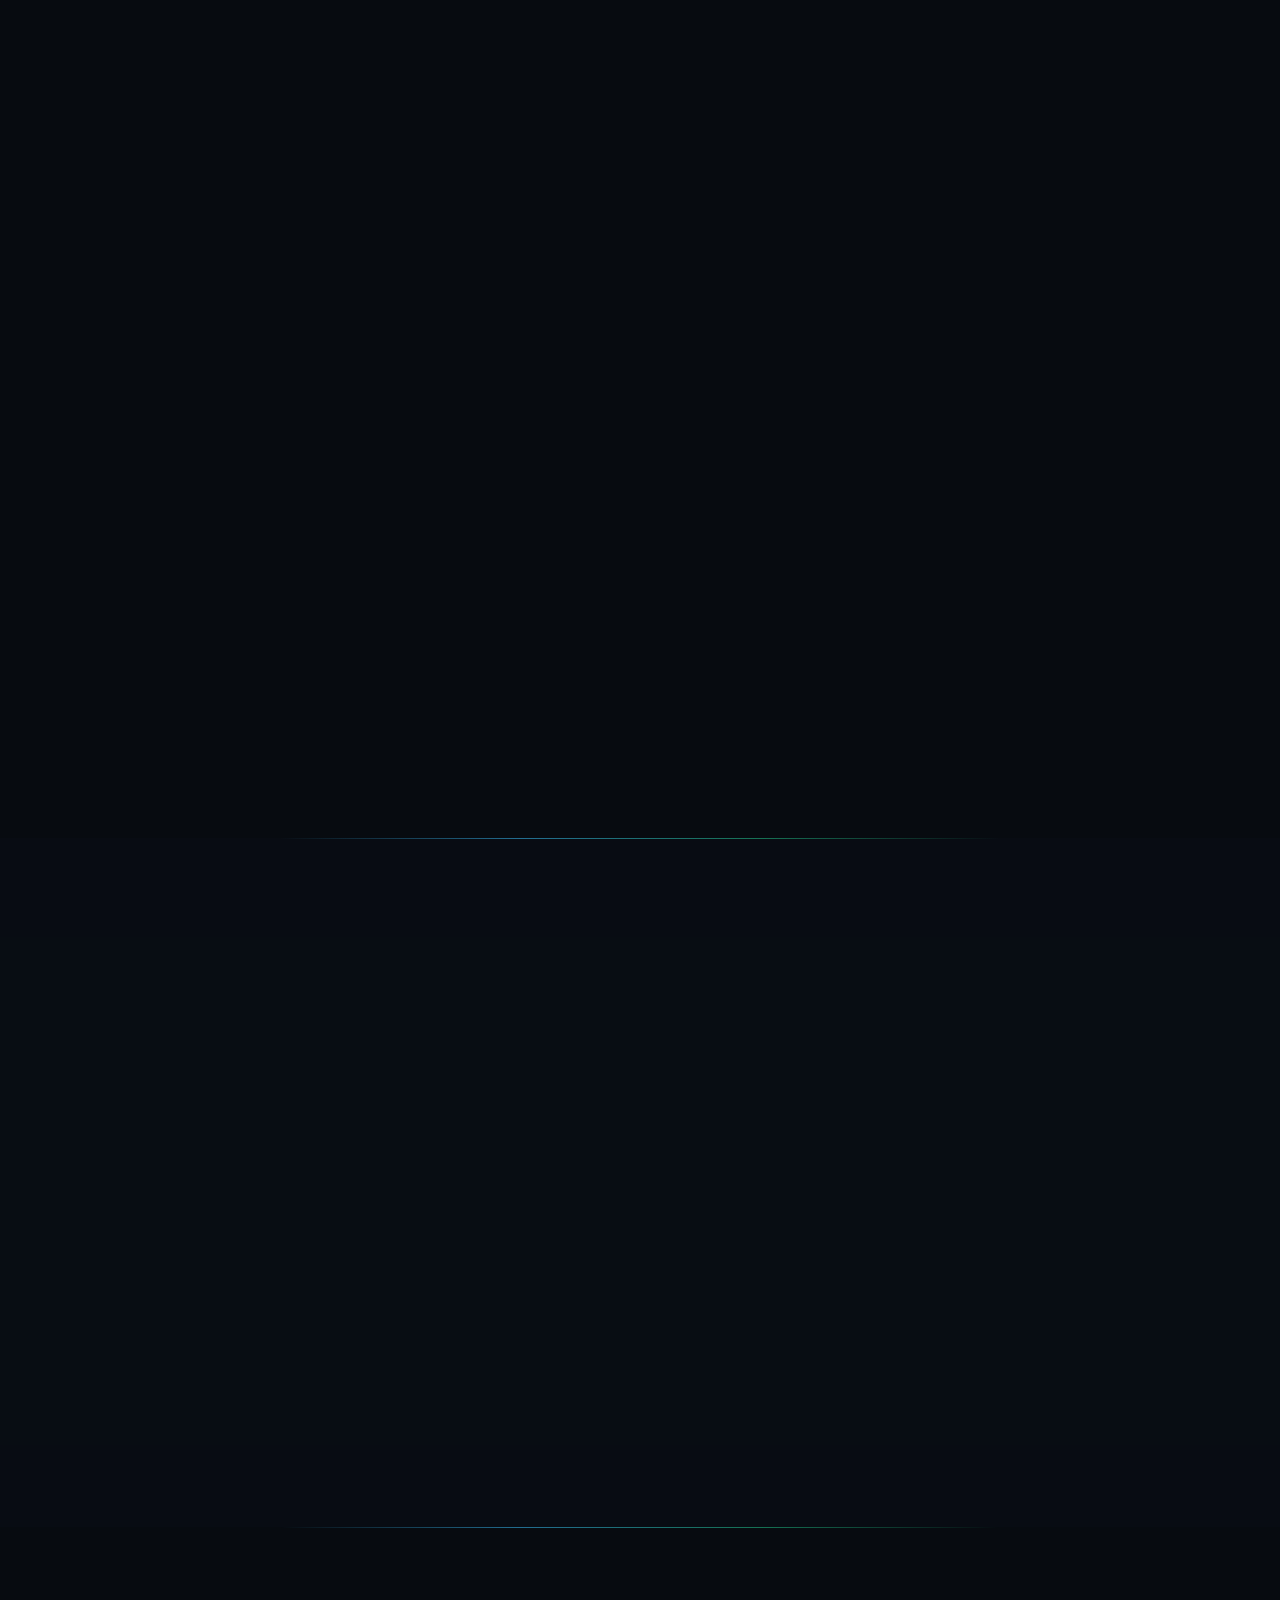
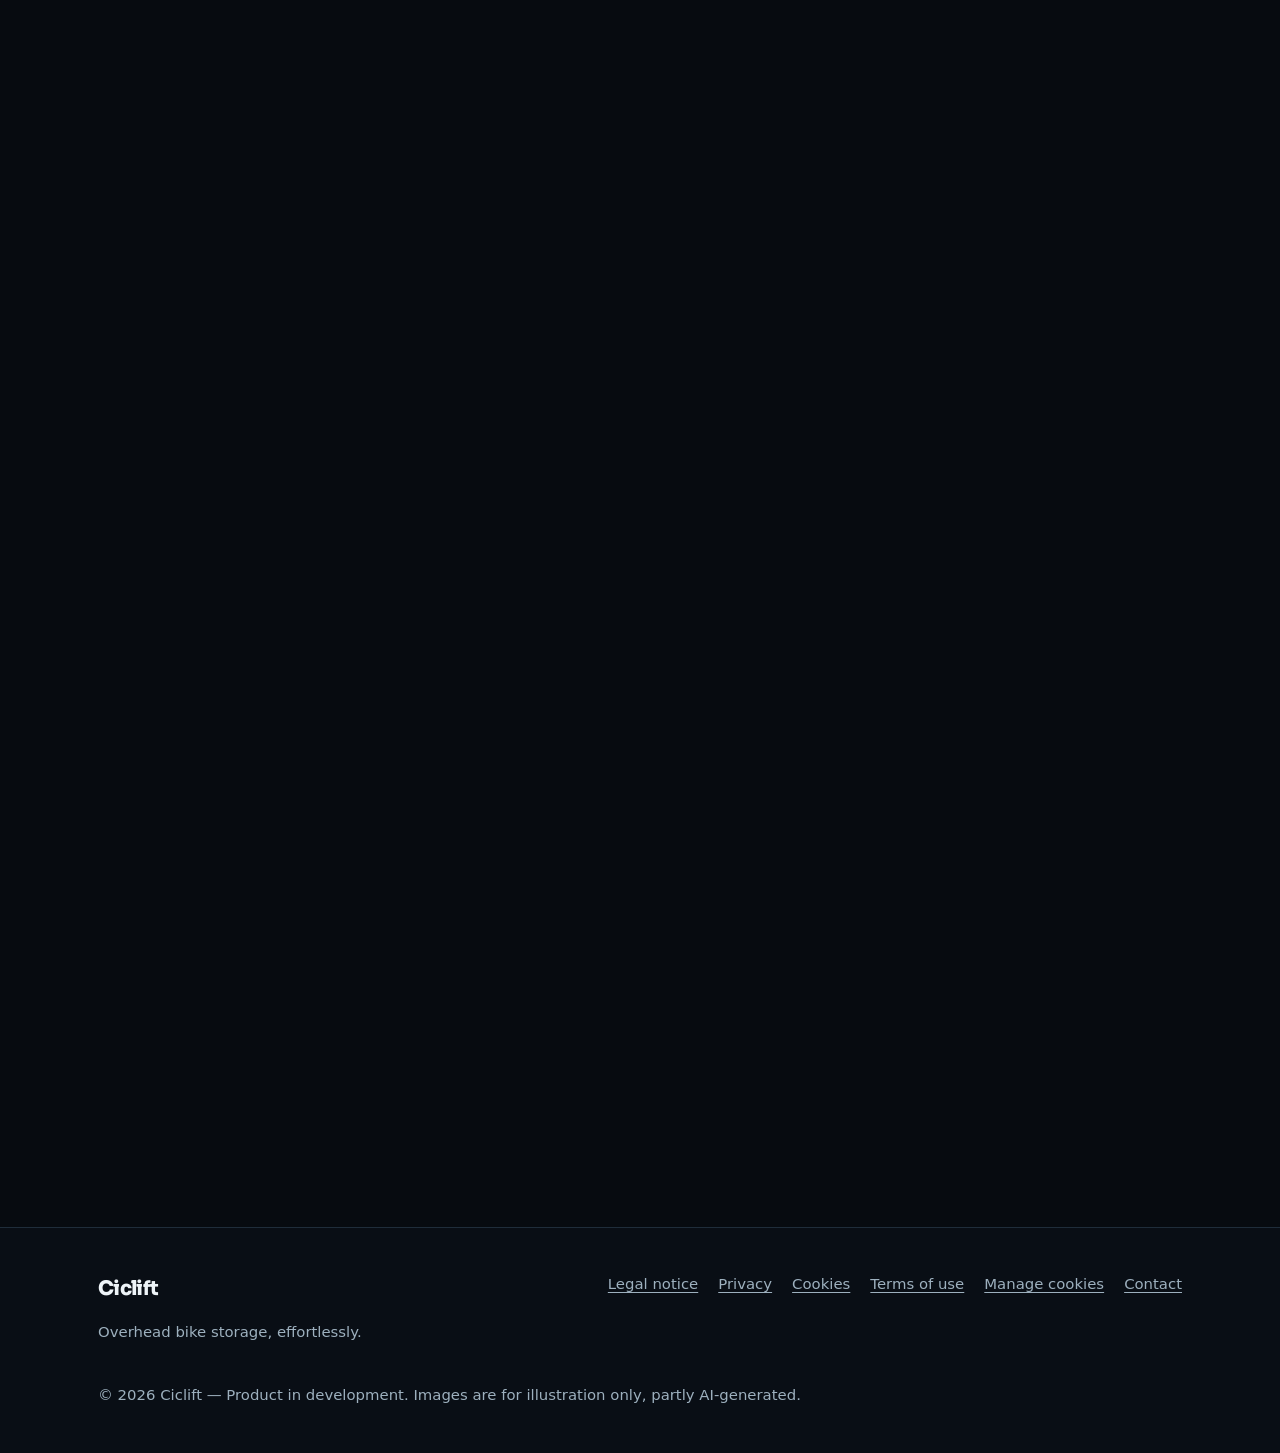
==== commit 9b8f828d: "Version anti-cache (roues plus calmes)" ====
--- a/index.html
+++ b/index.html
@@ -30,12 +30,12 @@
   <link rel="icon" href="assets/img/favicon-32.png" sizes="32x32" type="image/png">
   <link rel="apple-touch-icon" href="assets/img/apple-touch-icon.png">
   <link rel="preload" href="assets/fonts/sora-latin-wght-normal.woff2" as="font" type="font/woff2" crossorigin>
-  <link rel="stylesheet" href="assets/css/style.css?v=202610211359">
-  <script src="assets/js/config.js?v=202610211359" defer></script>
-  <script src="assets/js/lang/fr.js?v=202610211359" defer></script>
-  <script src="assets/js/i18n.js?v=202610211359" defer></script>
-  <script src="assets/js/consent.js?v=202610211359" defer></script>
-  <script src="assets/js/main.js?v=202610211359" defer></script>
+  <link rel="stylesheet" href="assets/css/style.css?v=202610211410">
+  <script src="assets/js/config.js?v=202610211410" defer></script>
+  <script src="assets/js/lang/fr.js?v=202610211410" defer></script>
+  <script src="assets/js/i18n.js?v=202610211410" defer></script>
+  <script src="assets/js/consent.js?v=202610211410" defer></script>
+  <script src="assets/js/main.js?v=202610211410" defer></script>
 </head>
 <body data-page="index">
   <a class="skip-link" href="#contenu" data-i18n="skip">Aller au contenu</a>
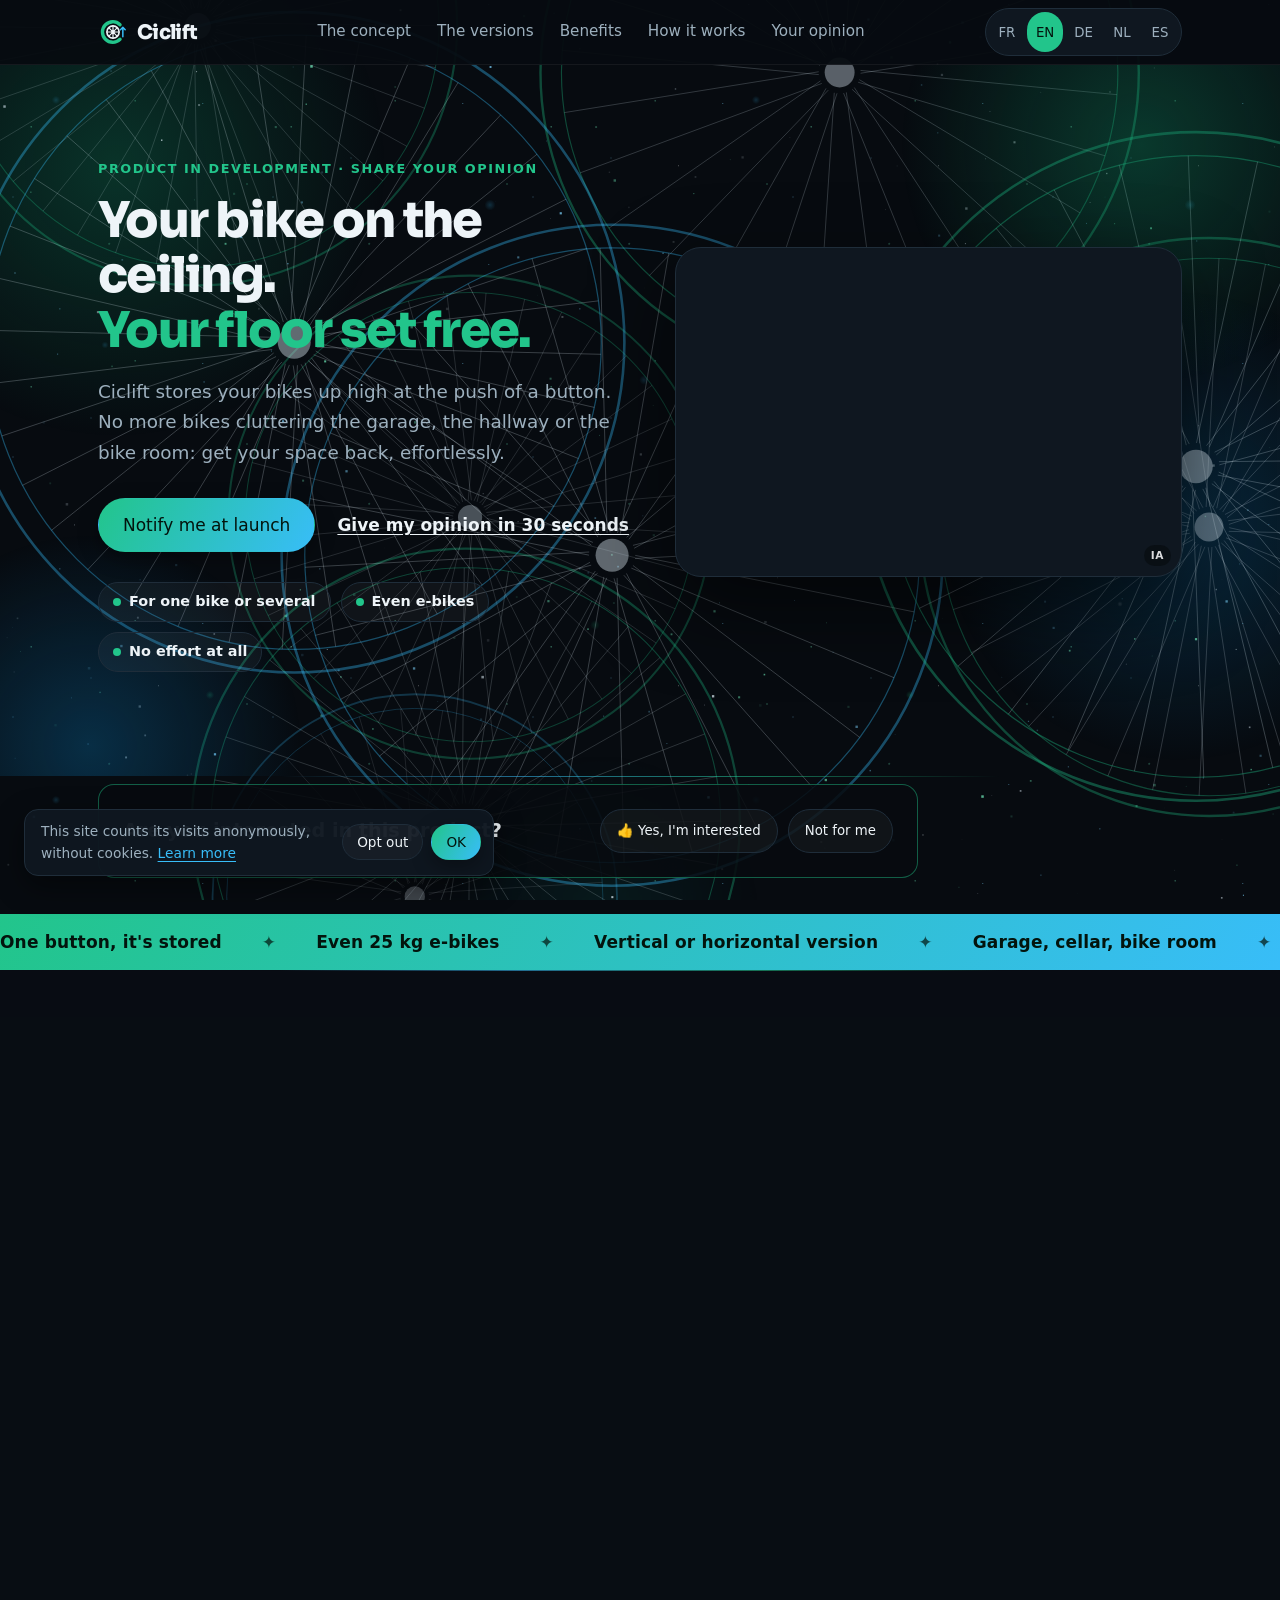
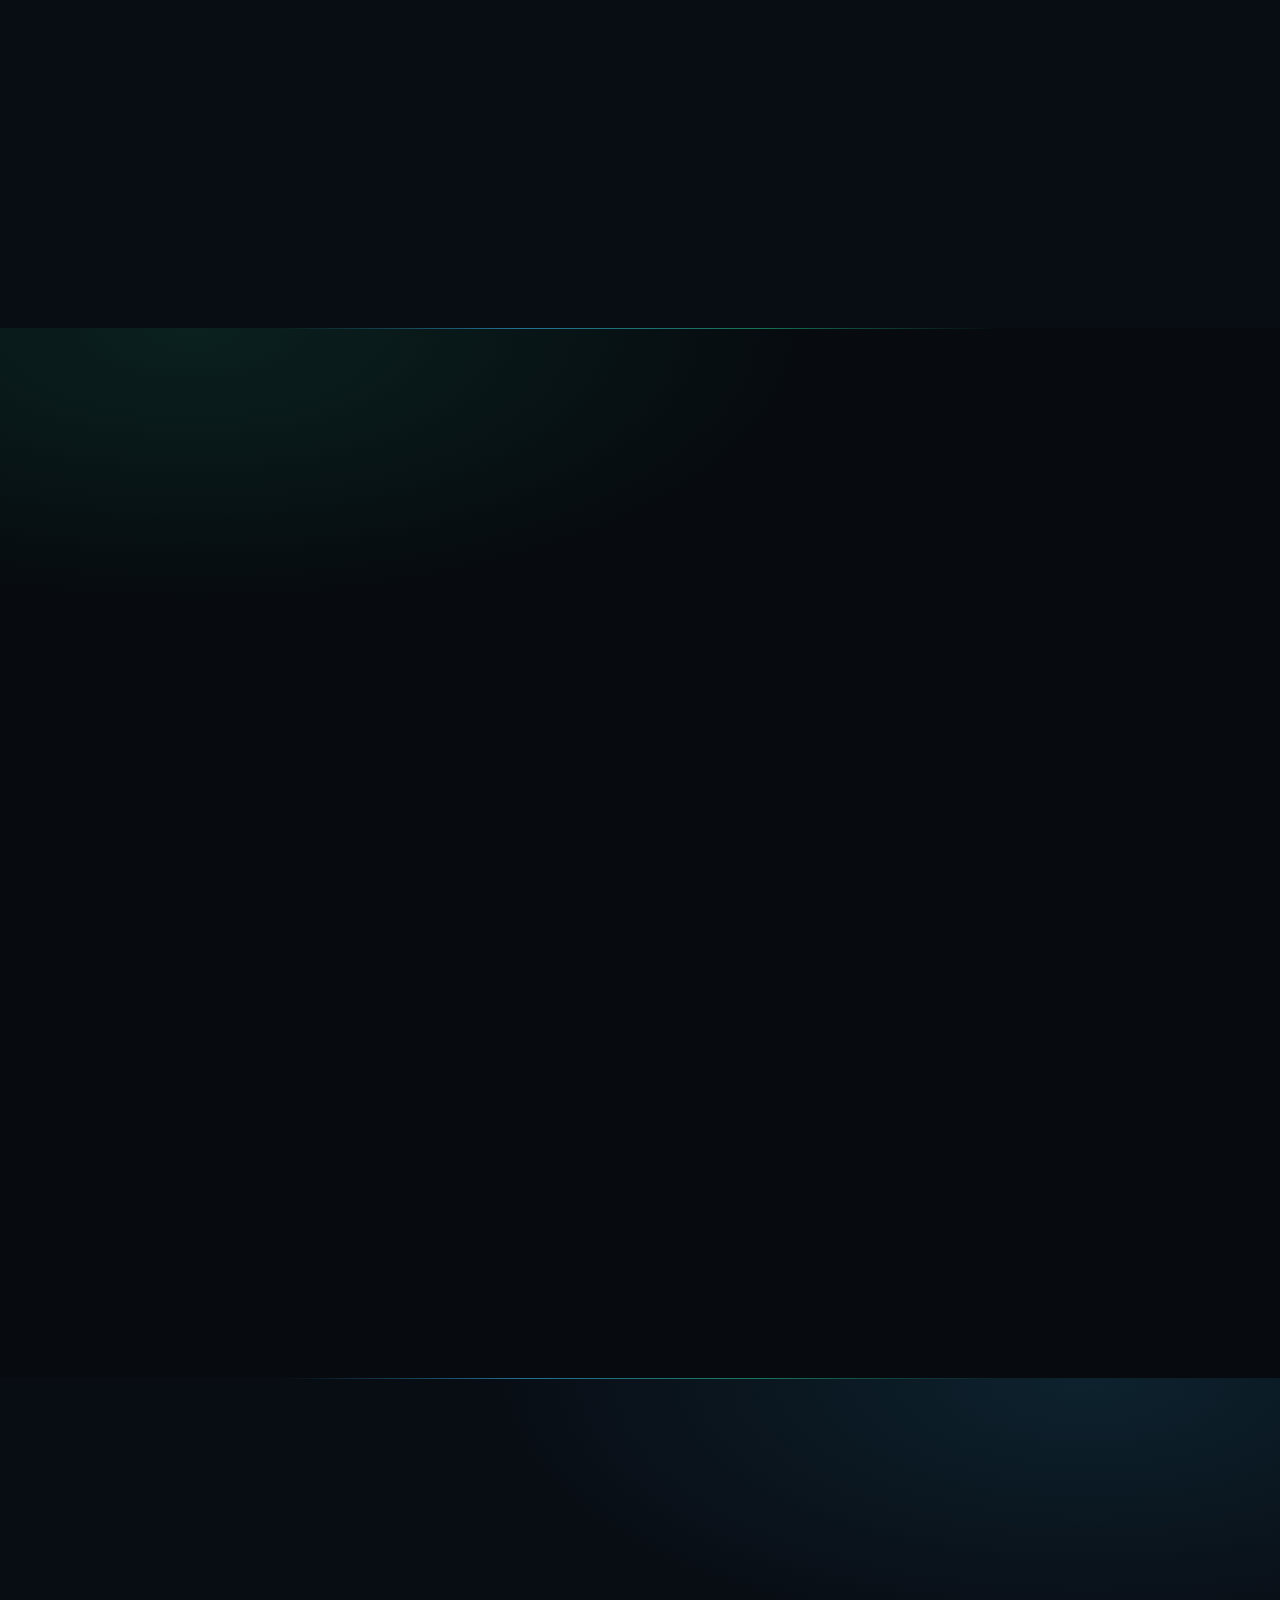
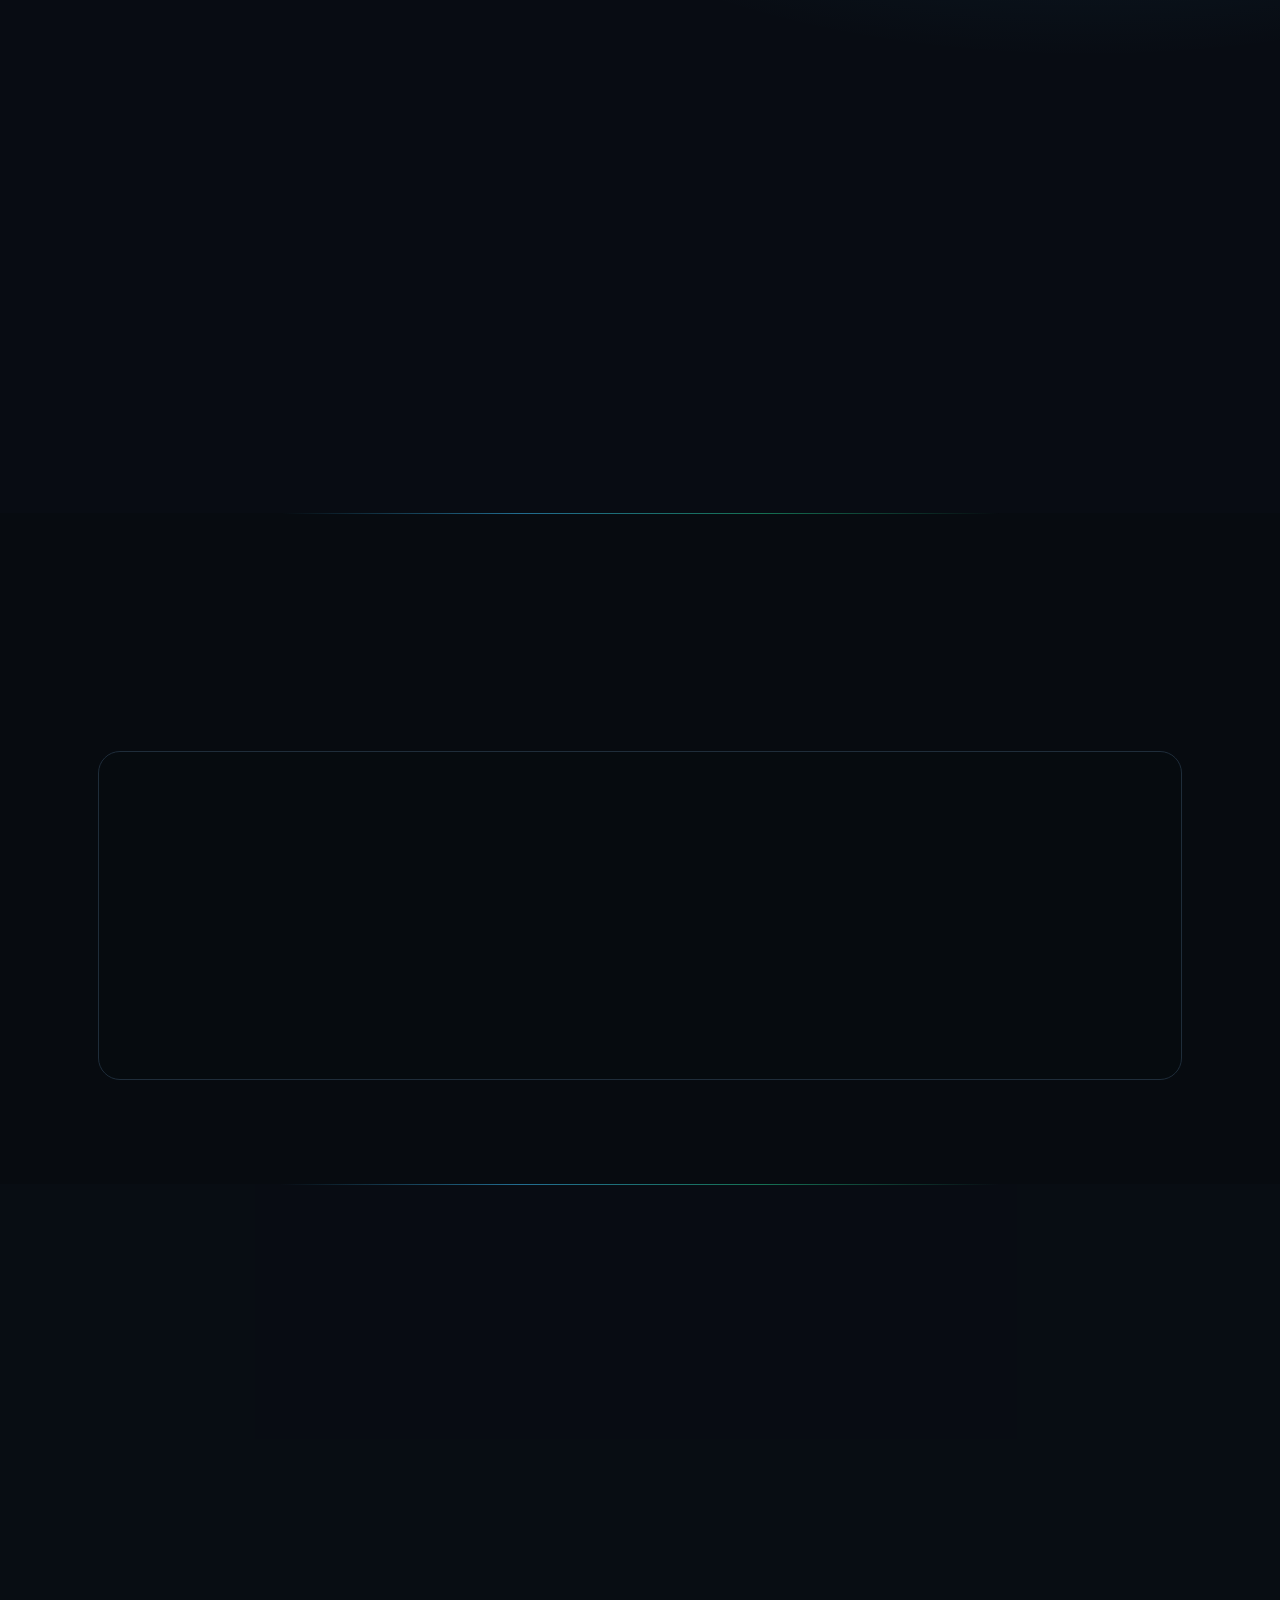
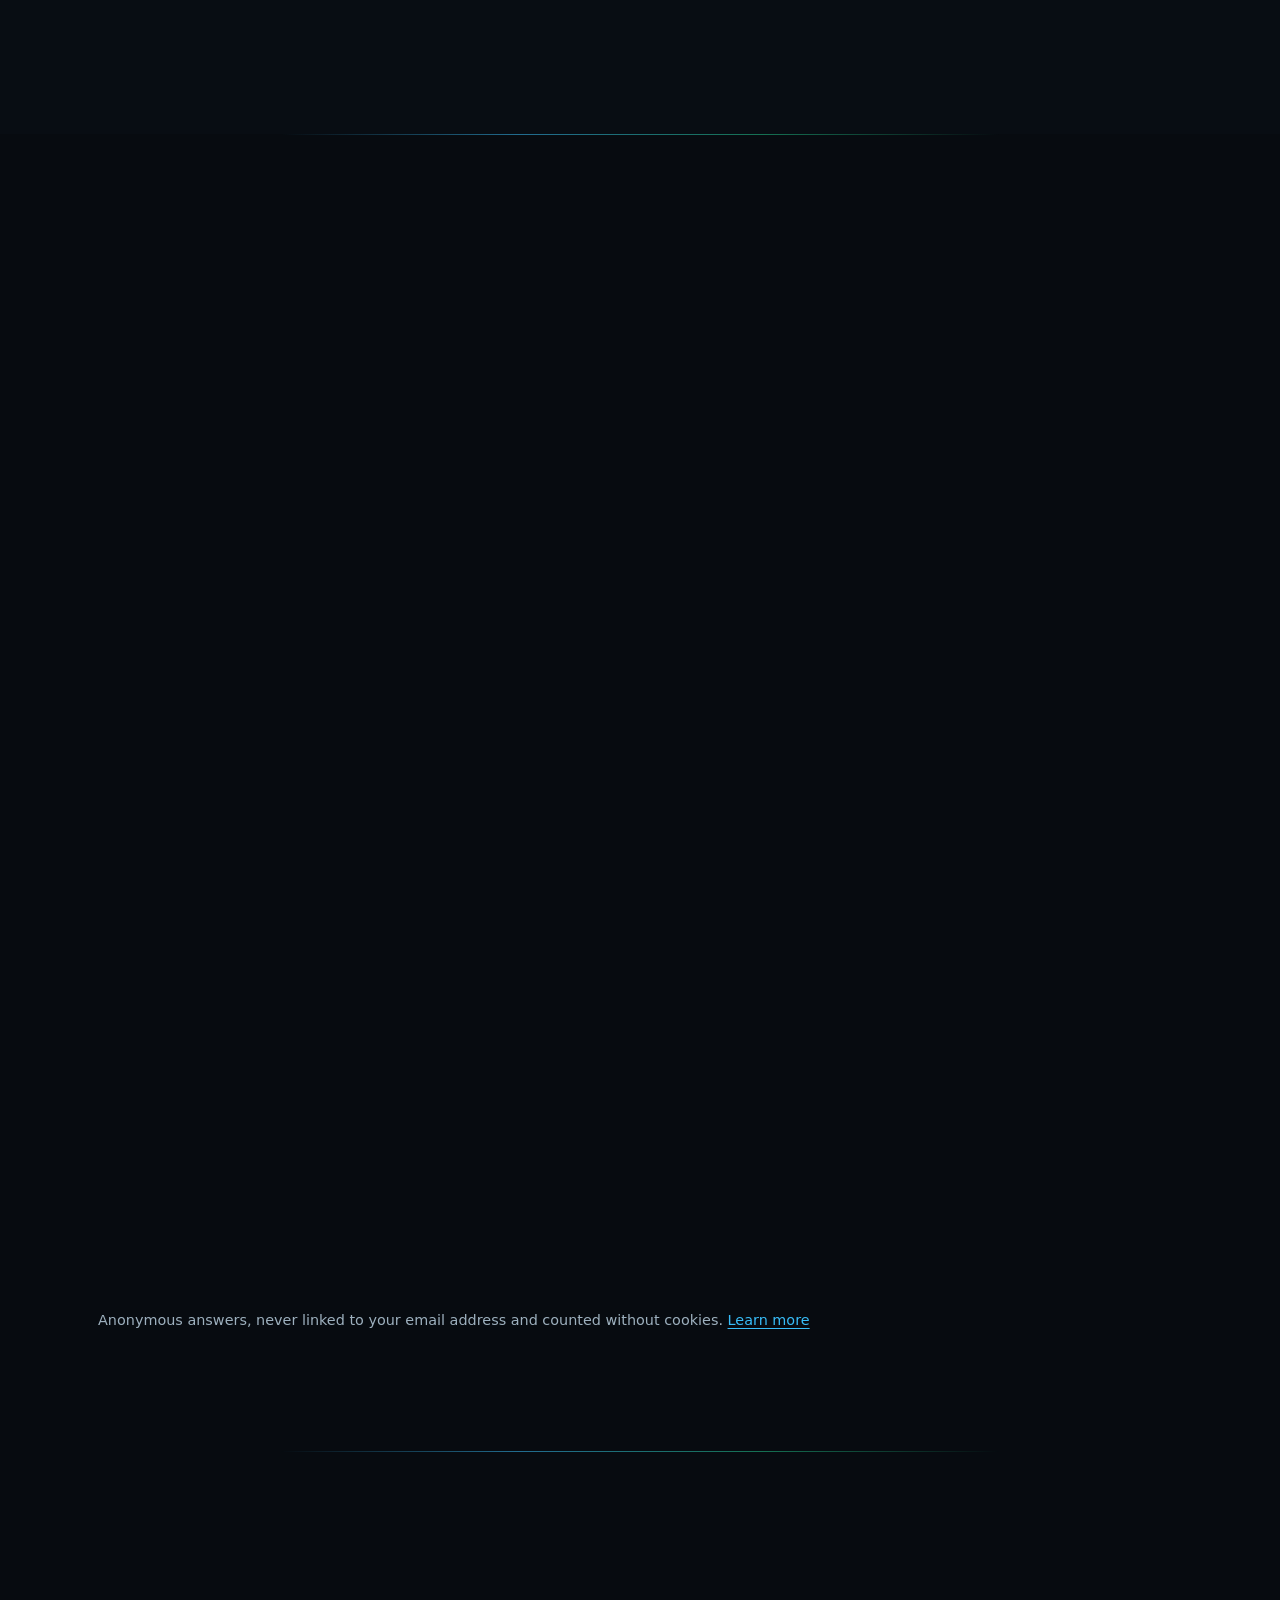
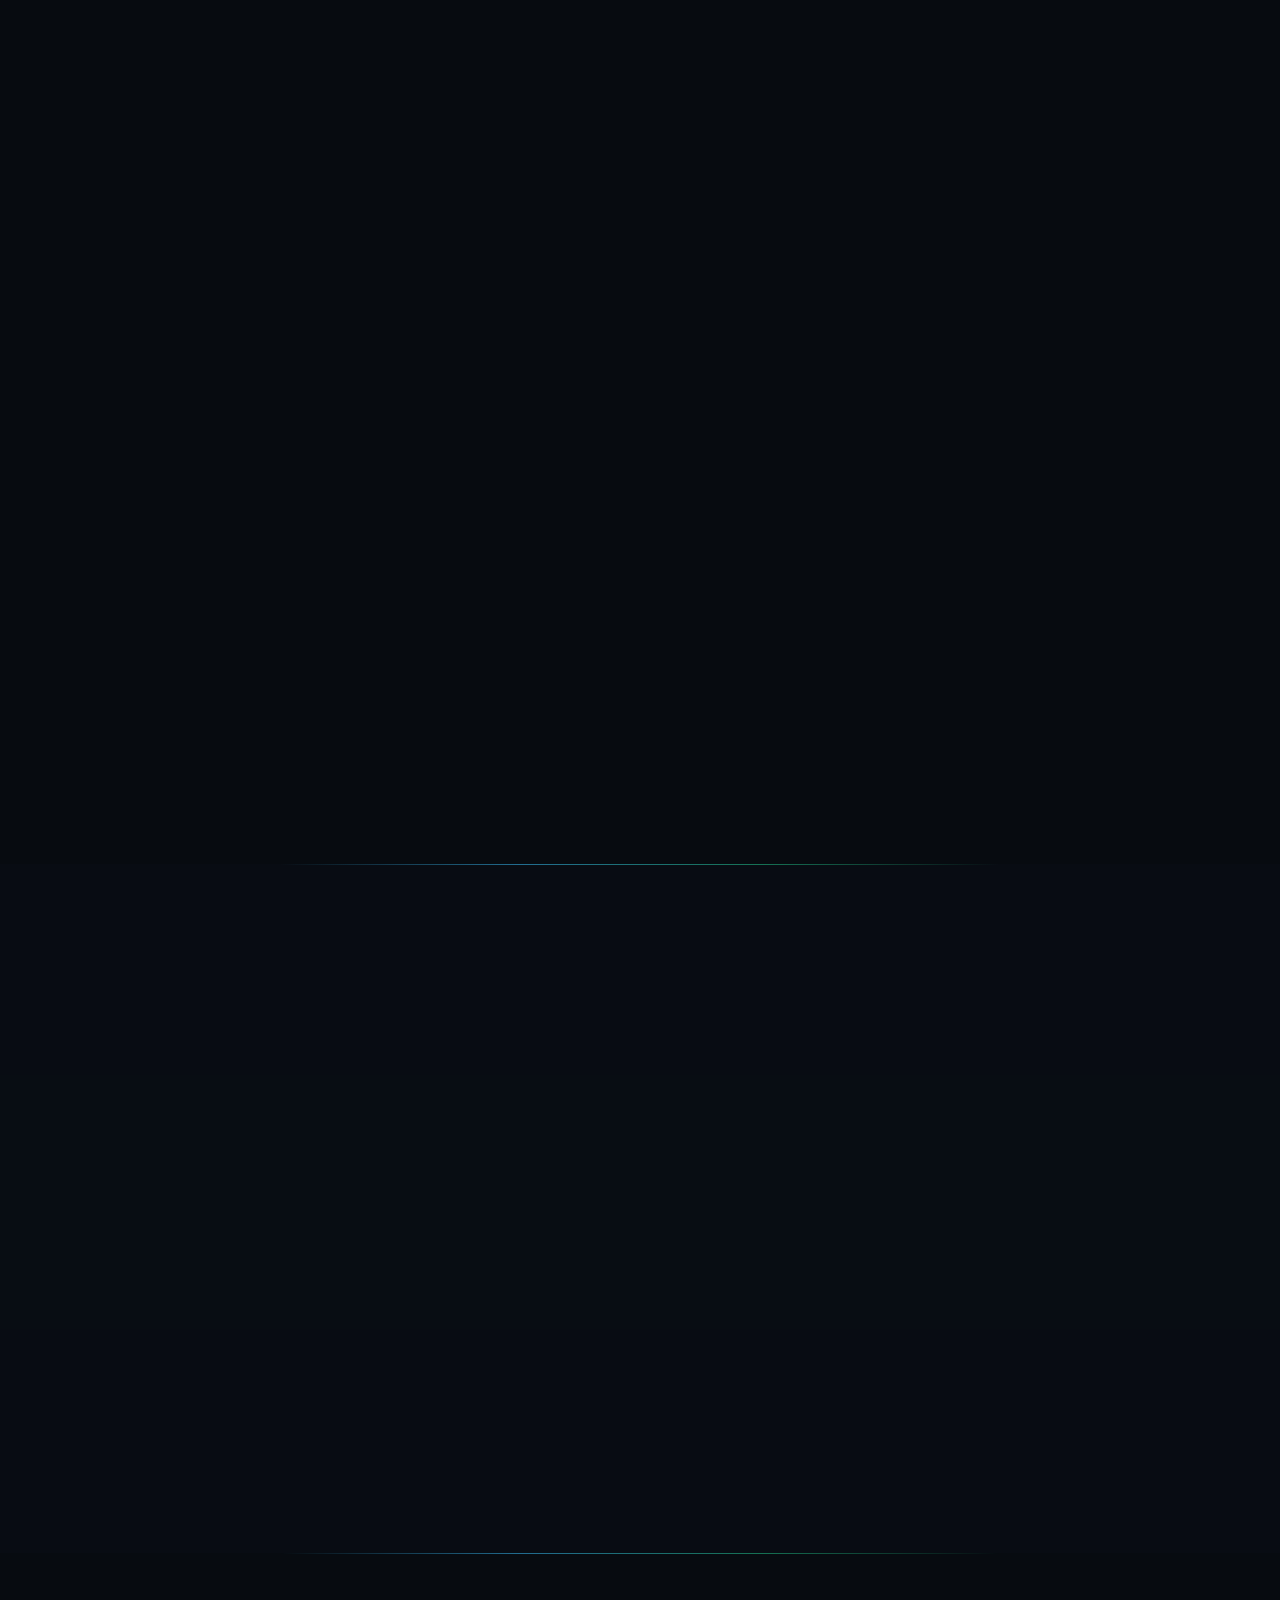
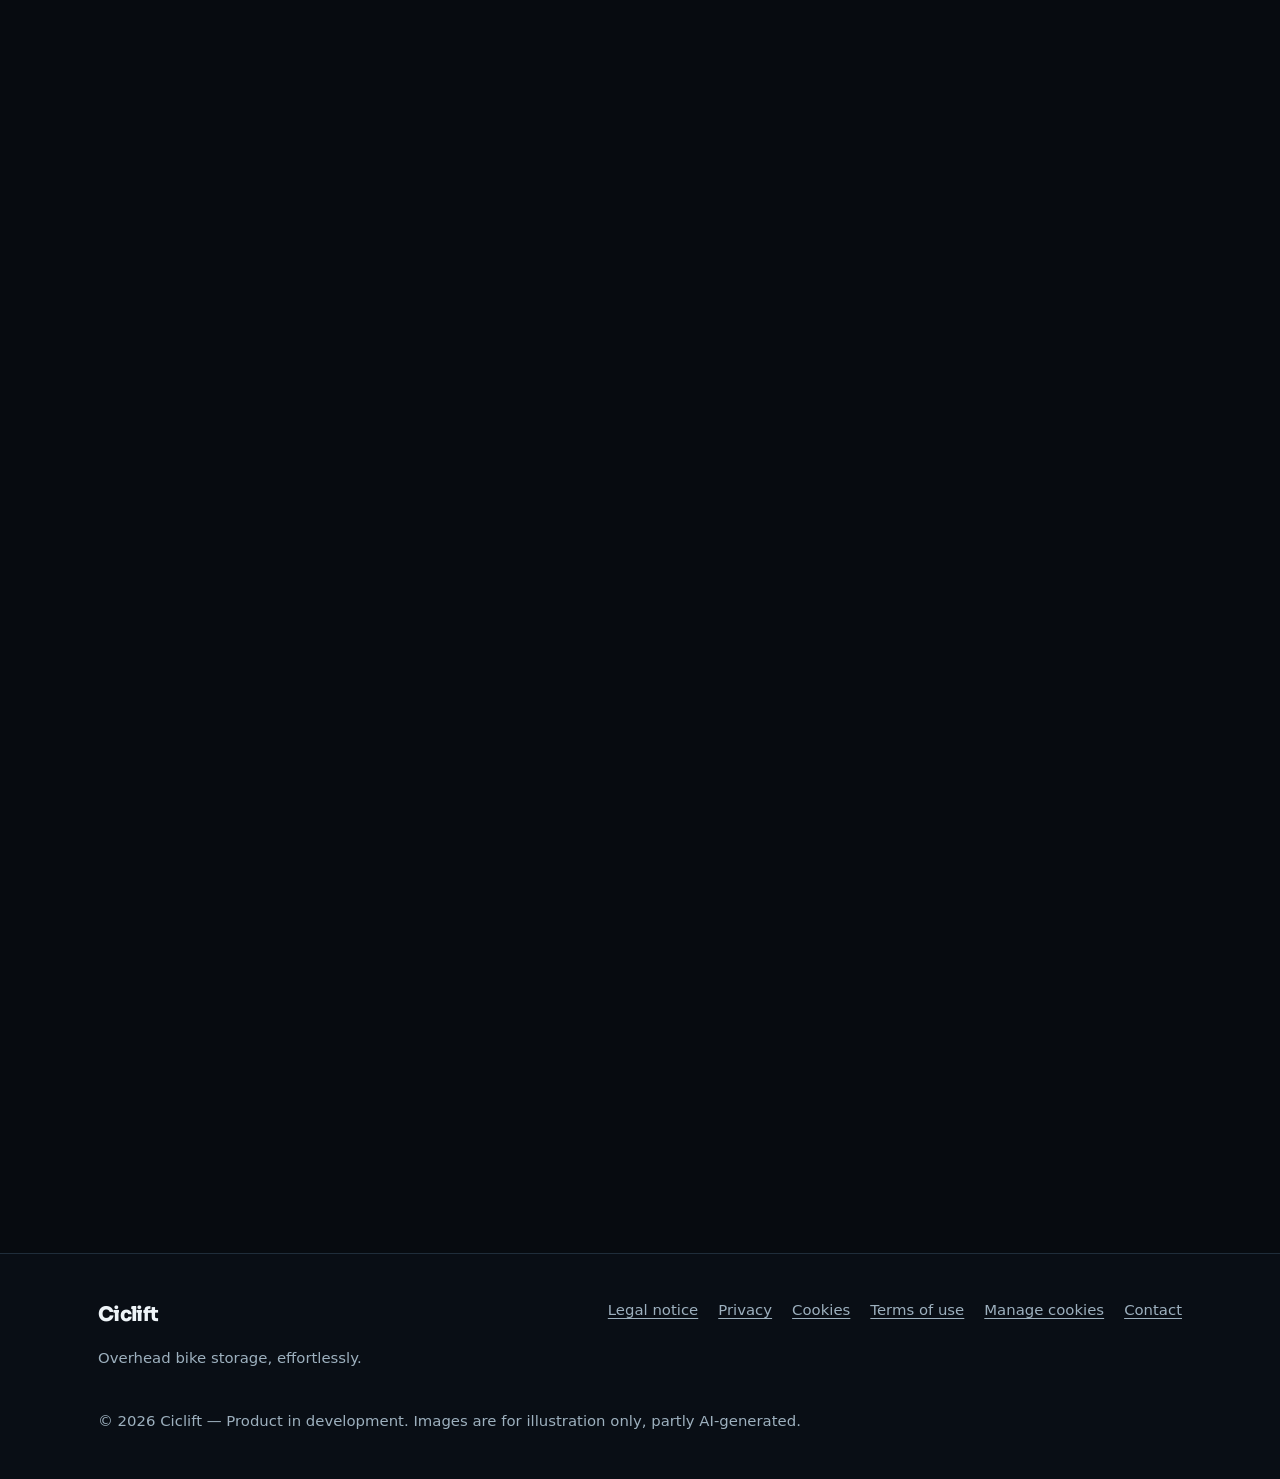
==== commit ad7f2b01: "Question « Ce produit vous intéresse ? » remontée juste sous l'accroche Co-Authored-By: Claude Opus " ====
--- a/index.html
+++ b/index.html
@@ -111,6 +111,20 @@
       </div>
     </section>
 
+    <!-- ===== Question rapide, juste sous l'accroche ===== -->
+    <section class="quick-poll">
+      <div class="container">
+        <div class="poll poll-interest" data-poll="interet">
+          <p data-i18n="interest.q">Ce produit vous intéresse ?</p>
+          <div class="poll-options">
+            <button type="button" data-value="oui" data-i18n="interest.yes">👍 Oui, ça m'intéresse</button>
+            <button type="button" data-value="non" data-i18n="interest.no">Pas pour moi</button>
+          </div>
+          <p class="poll-feedback" aria-live="polite"></p>
+        </div>
+      </div>
+    </section>
+
     <!-- ===== Bandeau défilant ===== -->
     <div class="ribbon" aria-hidden="true">
       <div class="ribbon-track">
@@ -325,15 +339,6 @@
           <p class="lead" data-i18n="opinion.text">Ciclift est encore en développement. Répondez à quelques questions en 30 secondes : vos réponses, totalement anonymes, nous permettront de savoir si le projet répond à un vrai besoin.</p>
         </div>
         <div class="poll-grid">
-          <div class="poll poll-interest reveal zoom" data-poll="interet">
-            <p data-i18n="interest.q">Ce produit vous intéresse ?</p>
-            <div class="poll-options">
-              <button type="button" data-value="oui" data-i18n="interest.yes">👍 Oui, ça m'intéresse</button>
-              <button type="button" data-value="non" data-i18n="interest.no">Pas pour moi</button>
-            </div>
-            <p class="poll-feedback" aria-live="polite"></p>
-          </div>
-
           <div class="poll reveal" data-poll="prix">
             <fieldset>
               <legend data-i18n="price.q">Combien seriez-vous prêt à payer pour ranger un vélo avec Ciclift ?</legend>
--- a/assets/css/style.css
+++ b/assets/css/style.css
@@ -619,3 +619,9 @@
 
 /* Section « Qui porte le projet ? » : le logo remplace le portrait (pas de photo du visage en ligne) */
 svg.founder-avatar { background: var(--bg); padding: 9px; box-sizing: border-box; overflow: visible; }
+
+/* Question rapide « Ce produit vous intéresse ? » juste sous l'accroche (26/10/2026) : visible sans défiler */
+.quick-poll { padding: 8px 0 36px; position: relative; z-index: 1; }
+.quick-poll .poll-interest { border-color: rgba(34, 197, 139, .45); background: rgba(7, 11, 16, .86); }
+@media (min-width: 900px) { .quick-poll .poll-interest { max-width: 820px; } }
+@media (max-width: 599px) { .quick-poll .poll-interest { padding: 18px; } .quick-poll .poll-options { width: 100%; } .quick-poll .poll-options button { flex: 1 1 auto; } }
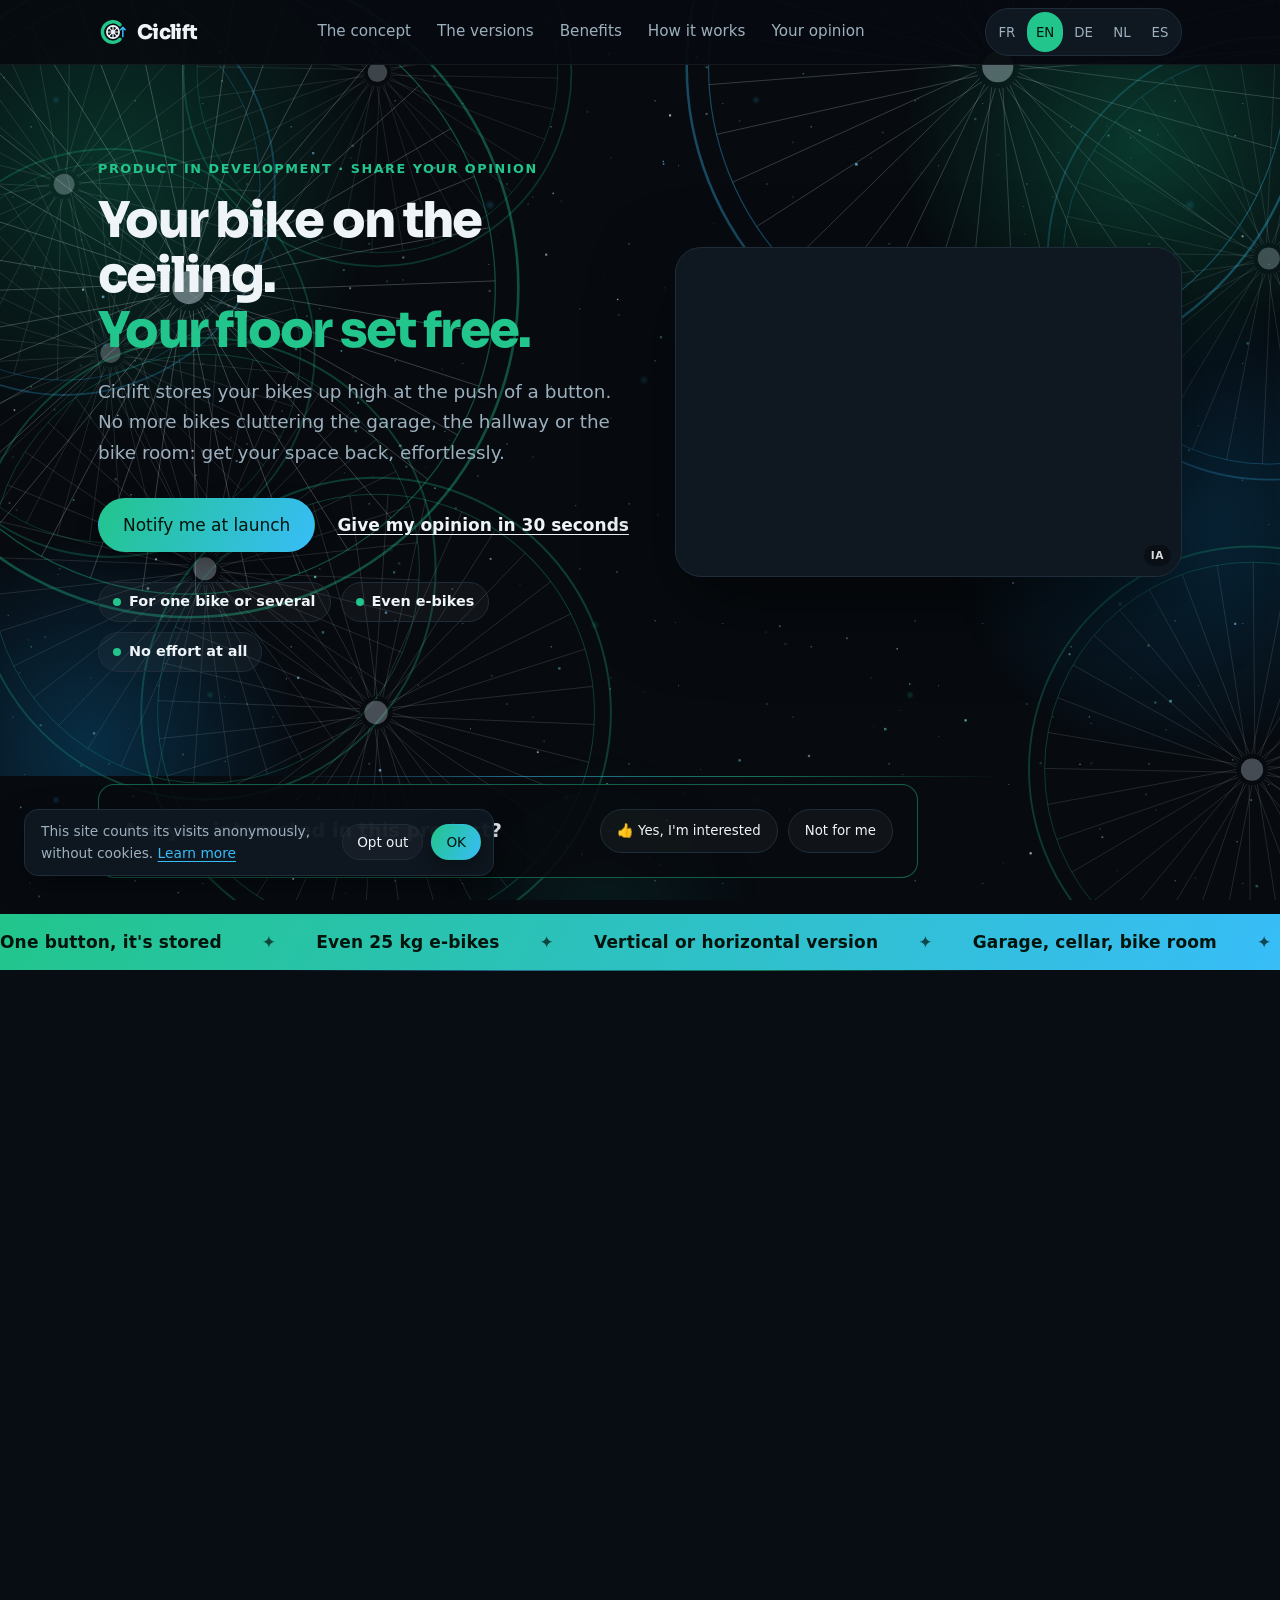
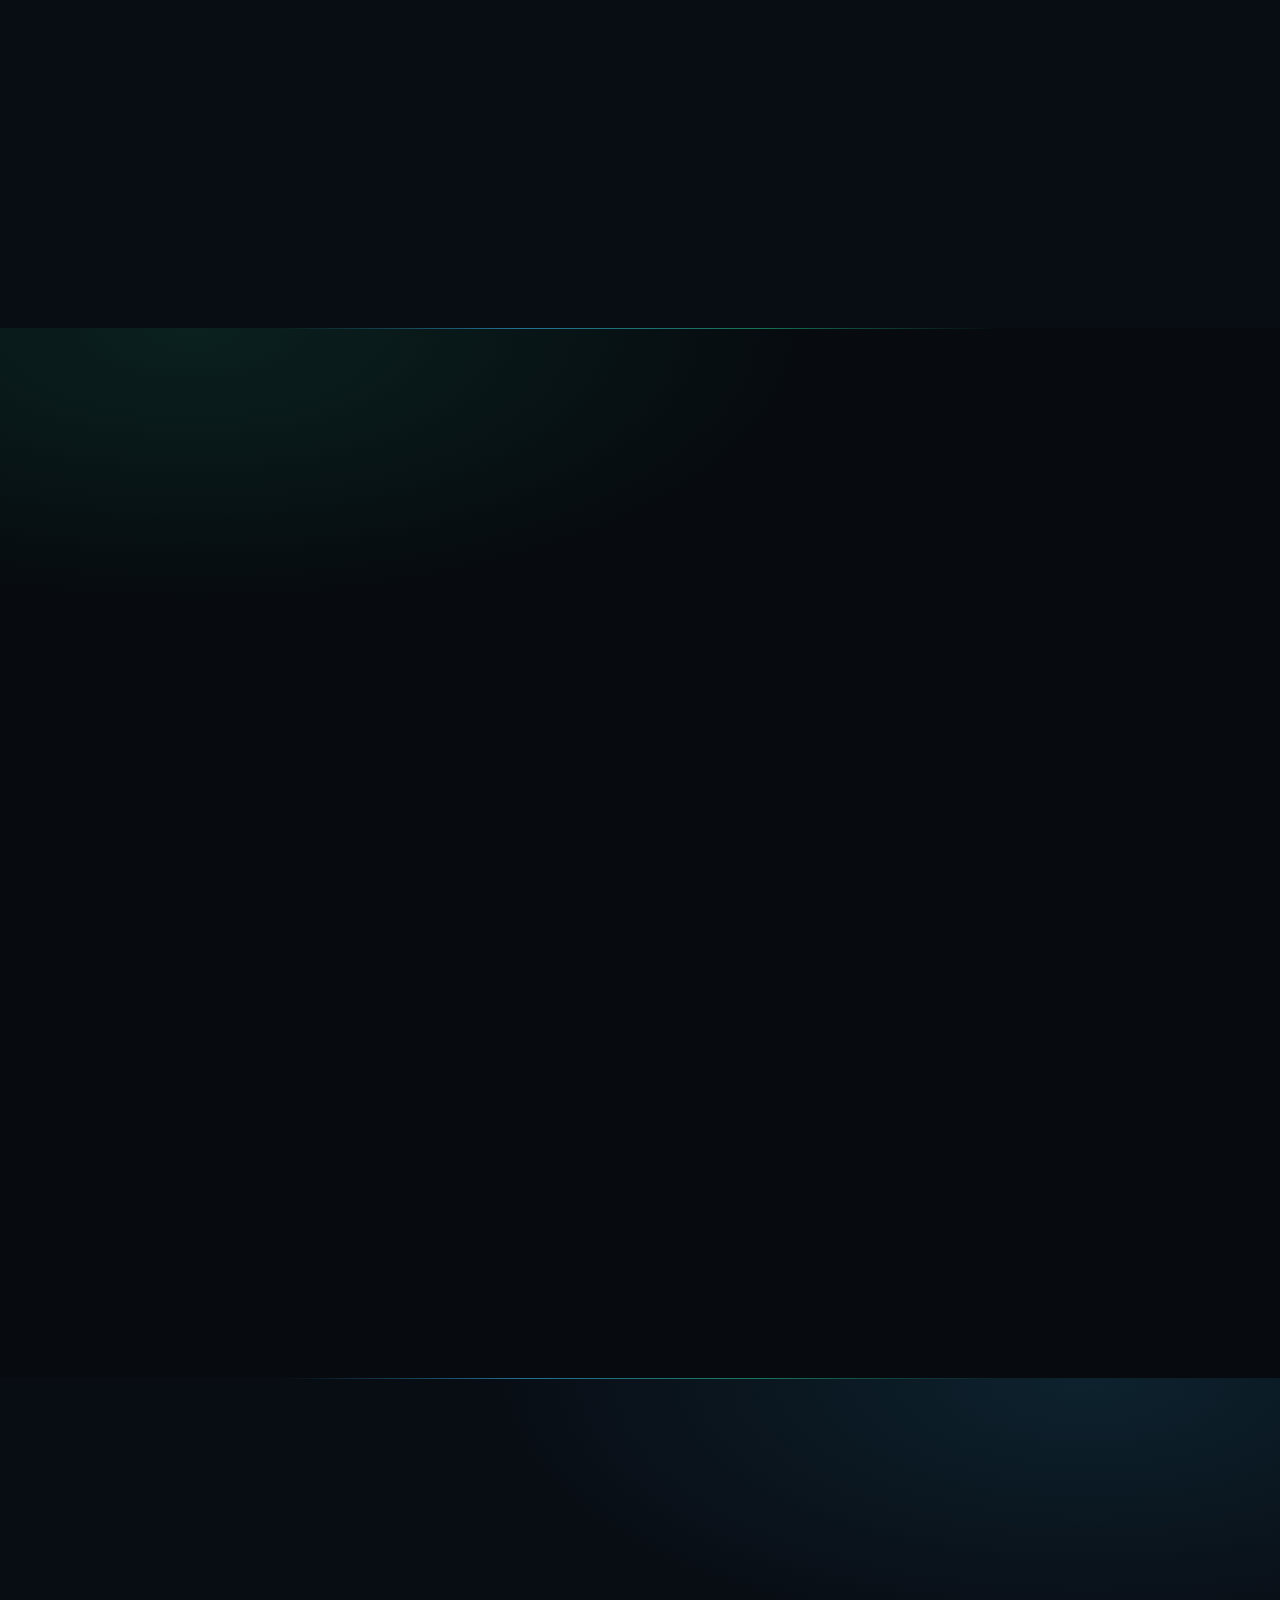
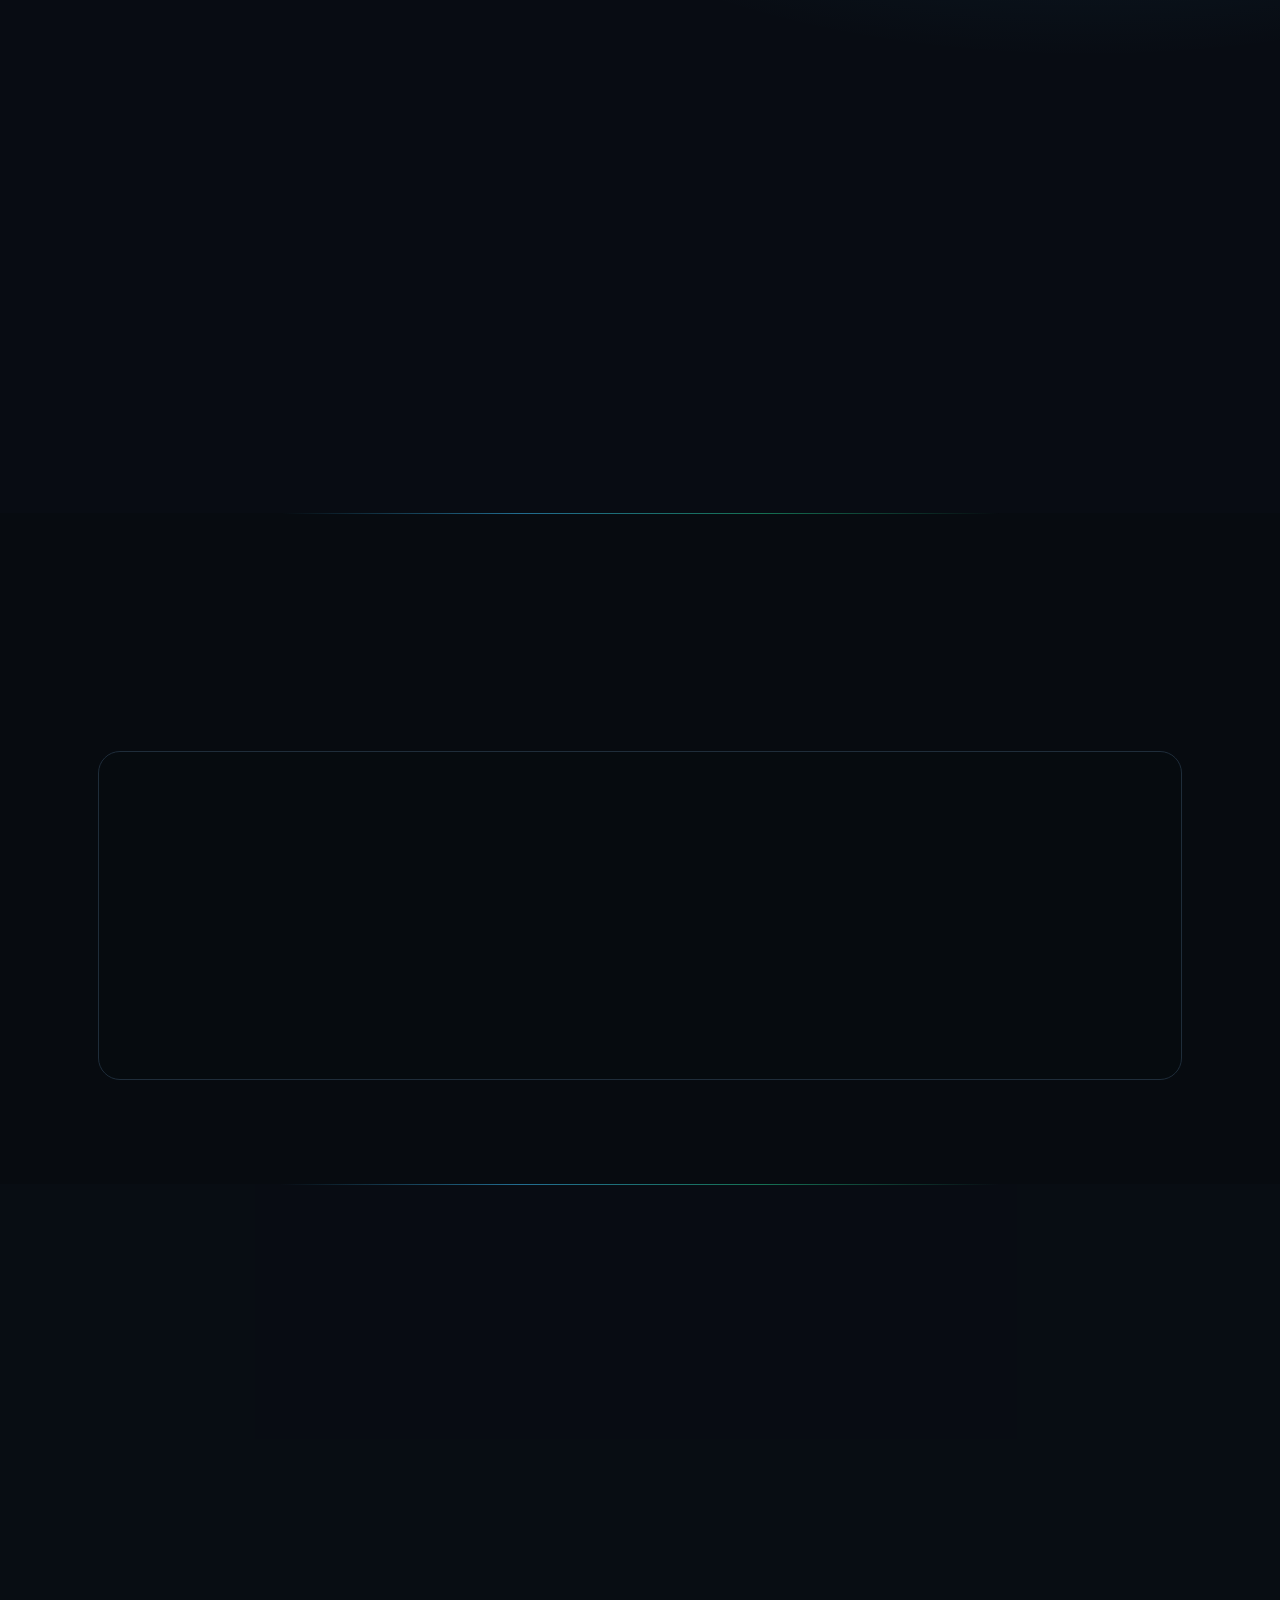
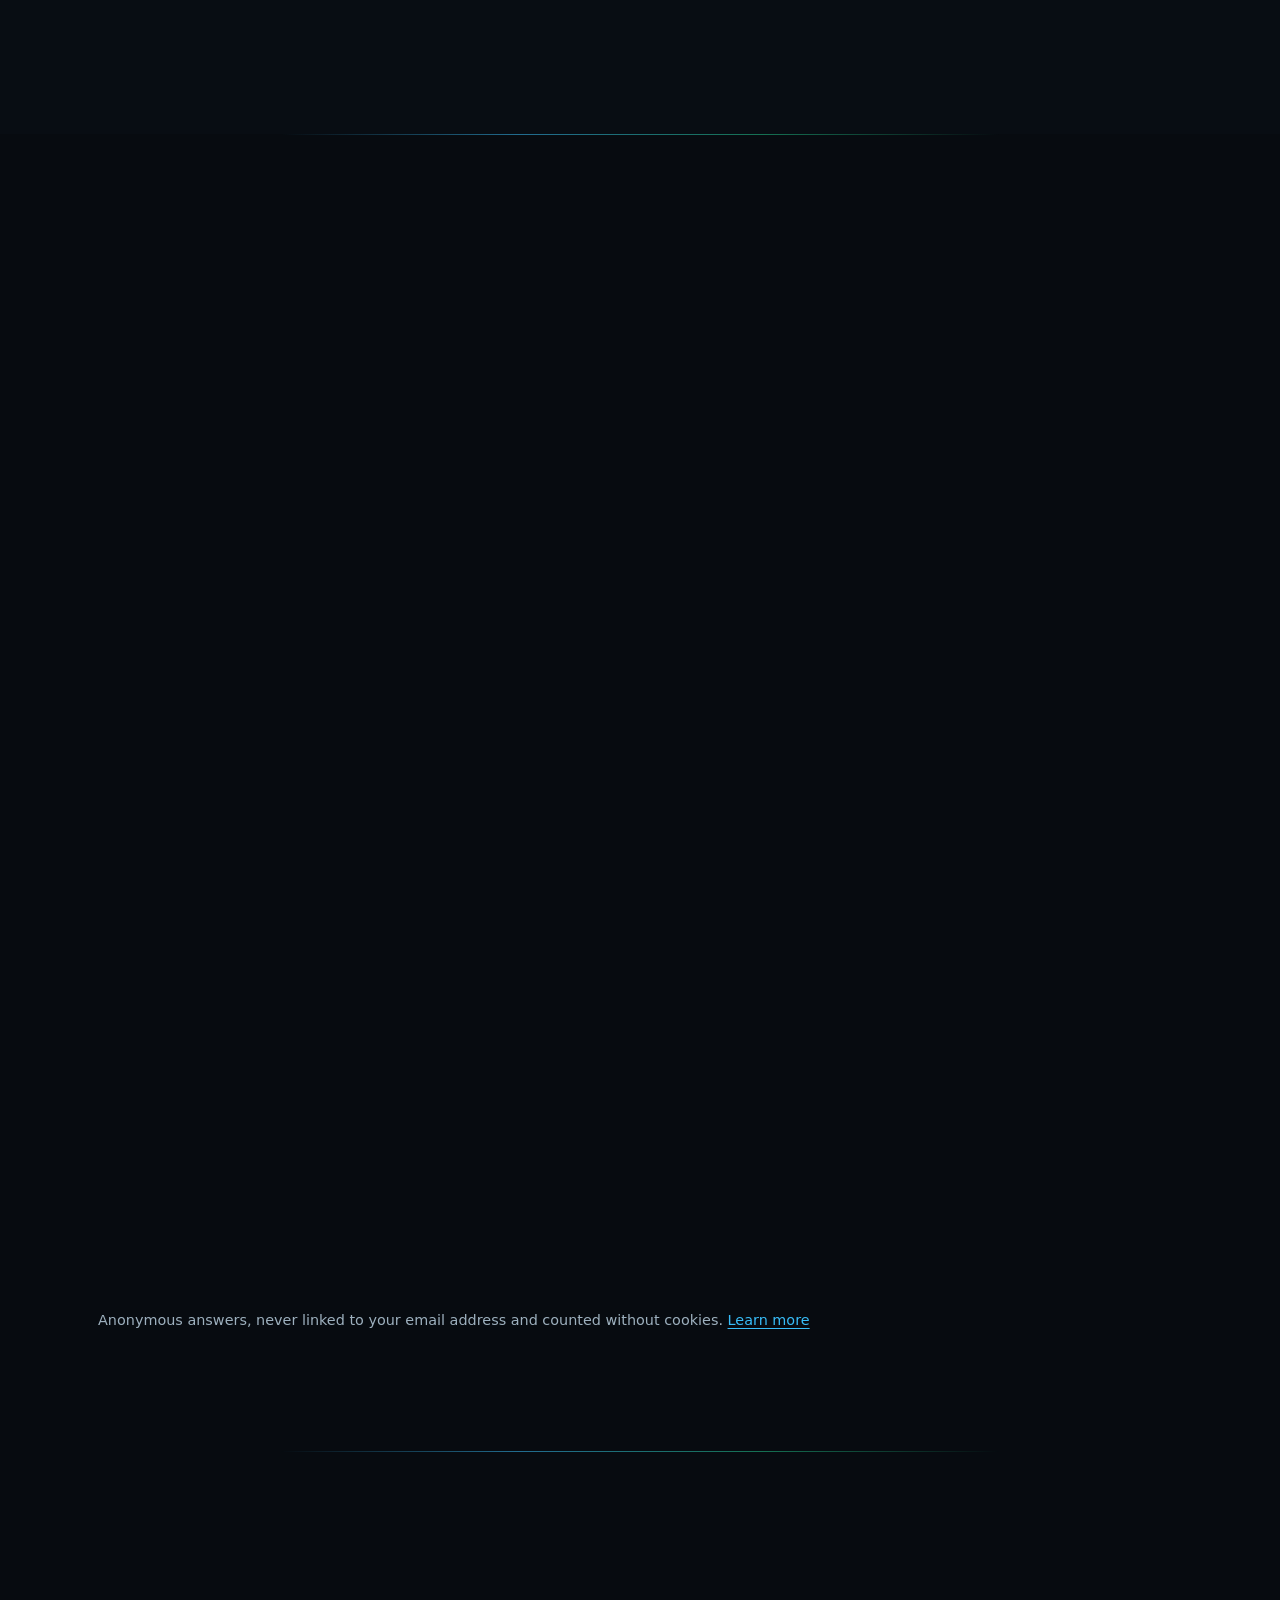
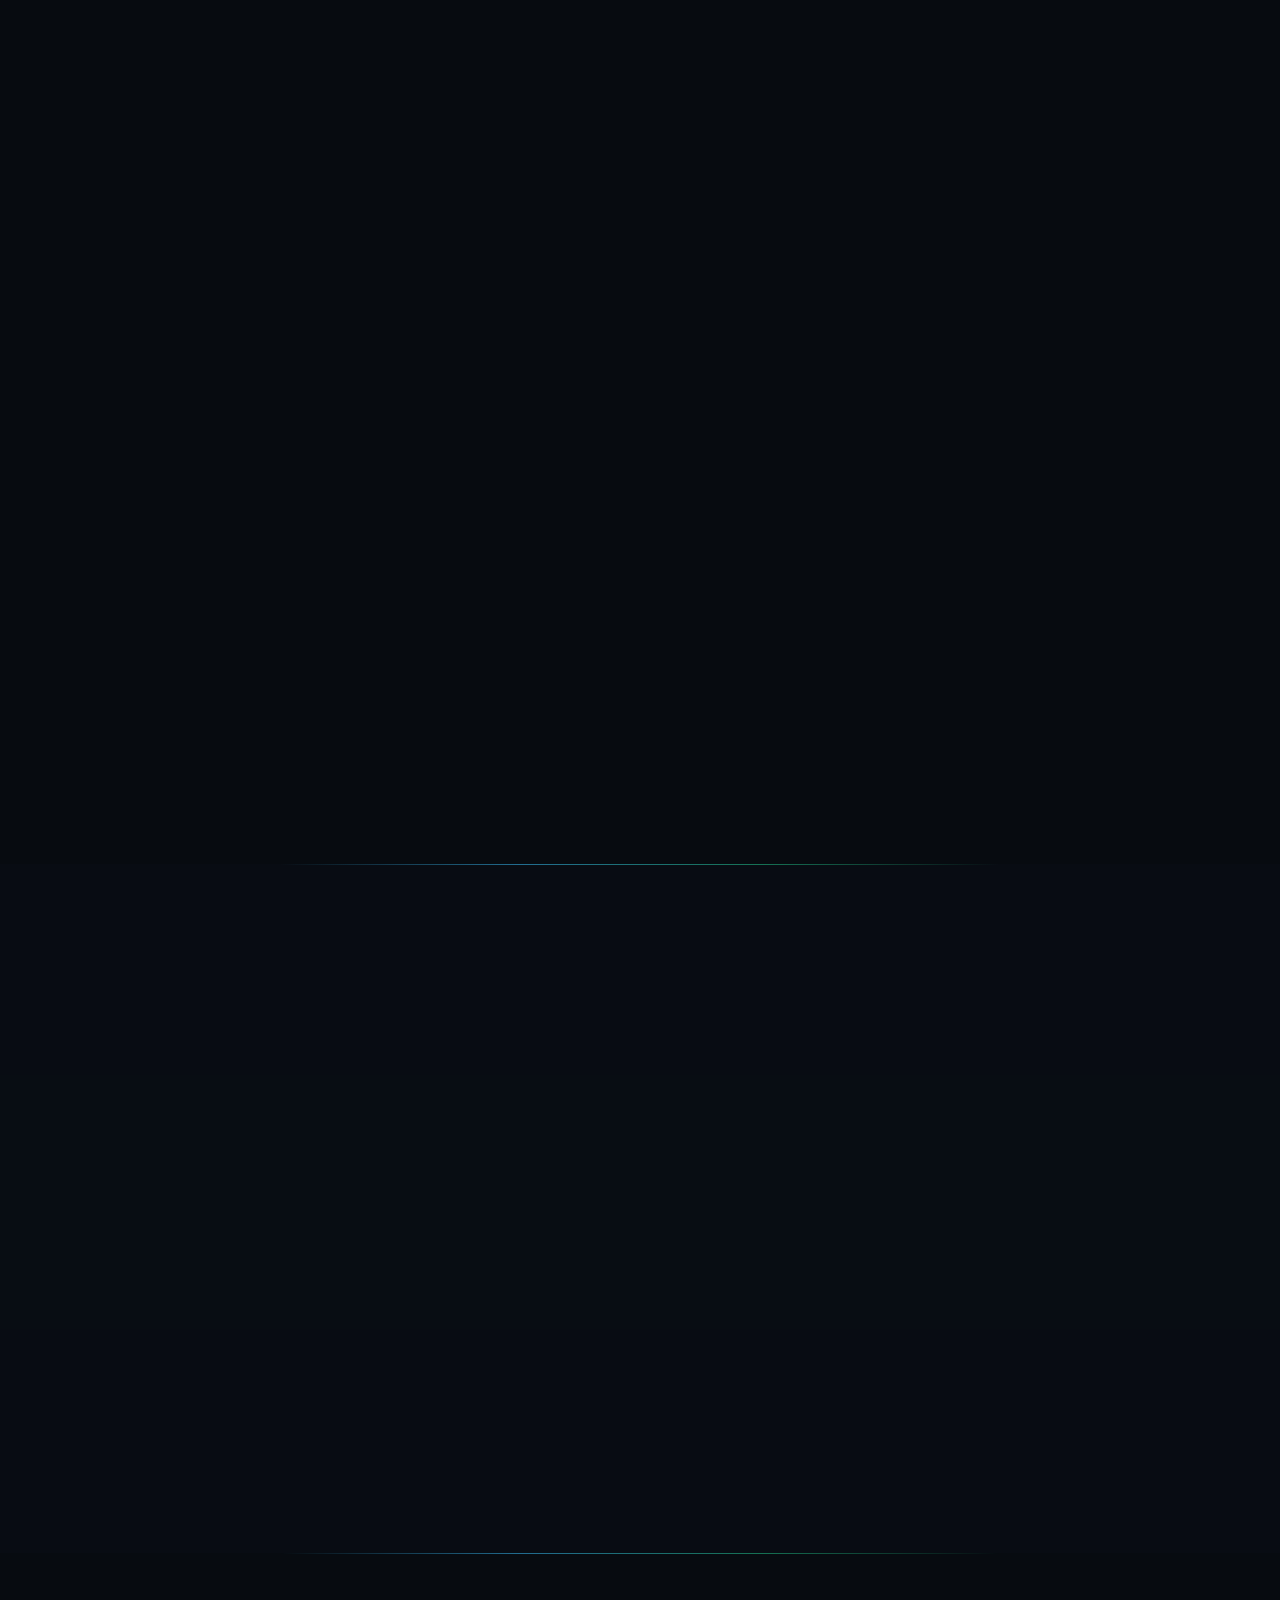
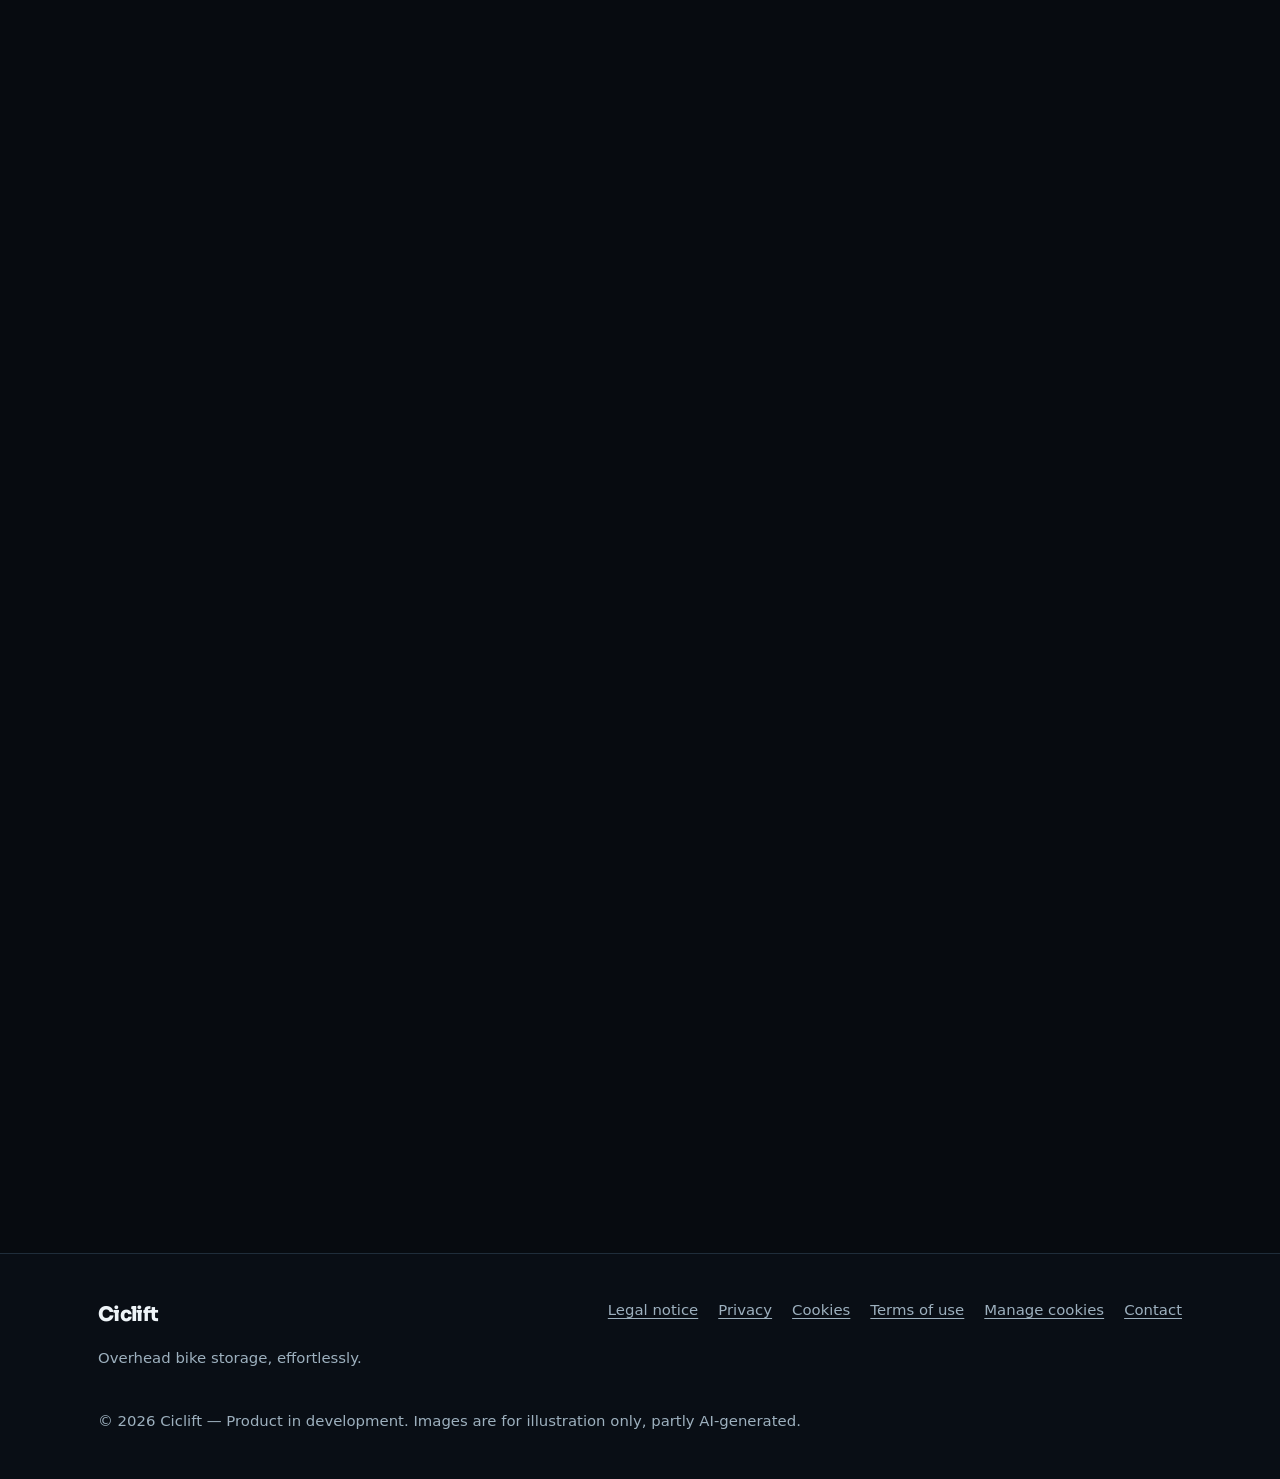
==== commit 6eb253c2: "Version anti-cache (question remontée)" ====
--- a/index.html
+++ b/index.html
@@ -30,12 +30,12 @@
   <link rel="icon" href="assets/img/favicon-32.png" sizes="32x32" type="image/png">
   <link rel="apple-touch-icon" href="assets/img/apple-touch-icon.png">
   <link rel="preload" href="assets/fonts/sora-latin-wght-normal.woff2" as="font" type="font/woff2" crossorigin>
-  <link rel="stylesheet" href="assets/css/style.css?v=202610211410">
-  <script src="assets/js/config.js?v=202610211410" defer></script>
-  <script src="assets/js/lang/fr.js?v=202610211410" defer></script>
-  <script src="assets/js/i18n.js?v=202610211410" defer></script>
-  <script src="assets/js/consent.js?v=202610211410" defer></script>
-  <script src="assets/js/main.js?v=202610211410" defer></script>
+  <link rel="stylesheet" href="assets/css/style.css?v=202610260933">
+  <script src="assets/js/config.js?v=202610260933" defer></script>
+  <script src="assets/js/lang/fr.js?v=202610260933" defer></script>
+  <script src="assets/js/i18n.js?v=202610260933" defer></script>
+  <script src="assets/js/consent.js?v=202610260933" defer></script>
+  <script src="assets/js/main.js?v=202610260933" defer></script>
 </head>
 <body data-page="index">
   <a class="skip-link" href="#contenu" data-i18n="skip">Aller au contenu</a>
